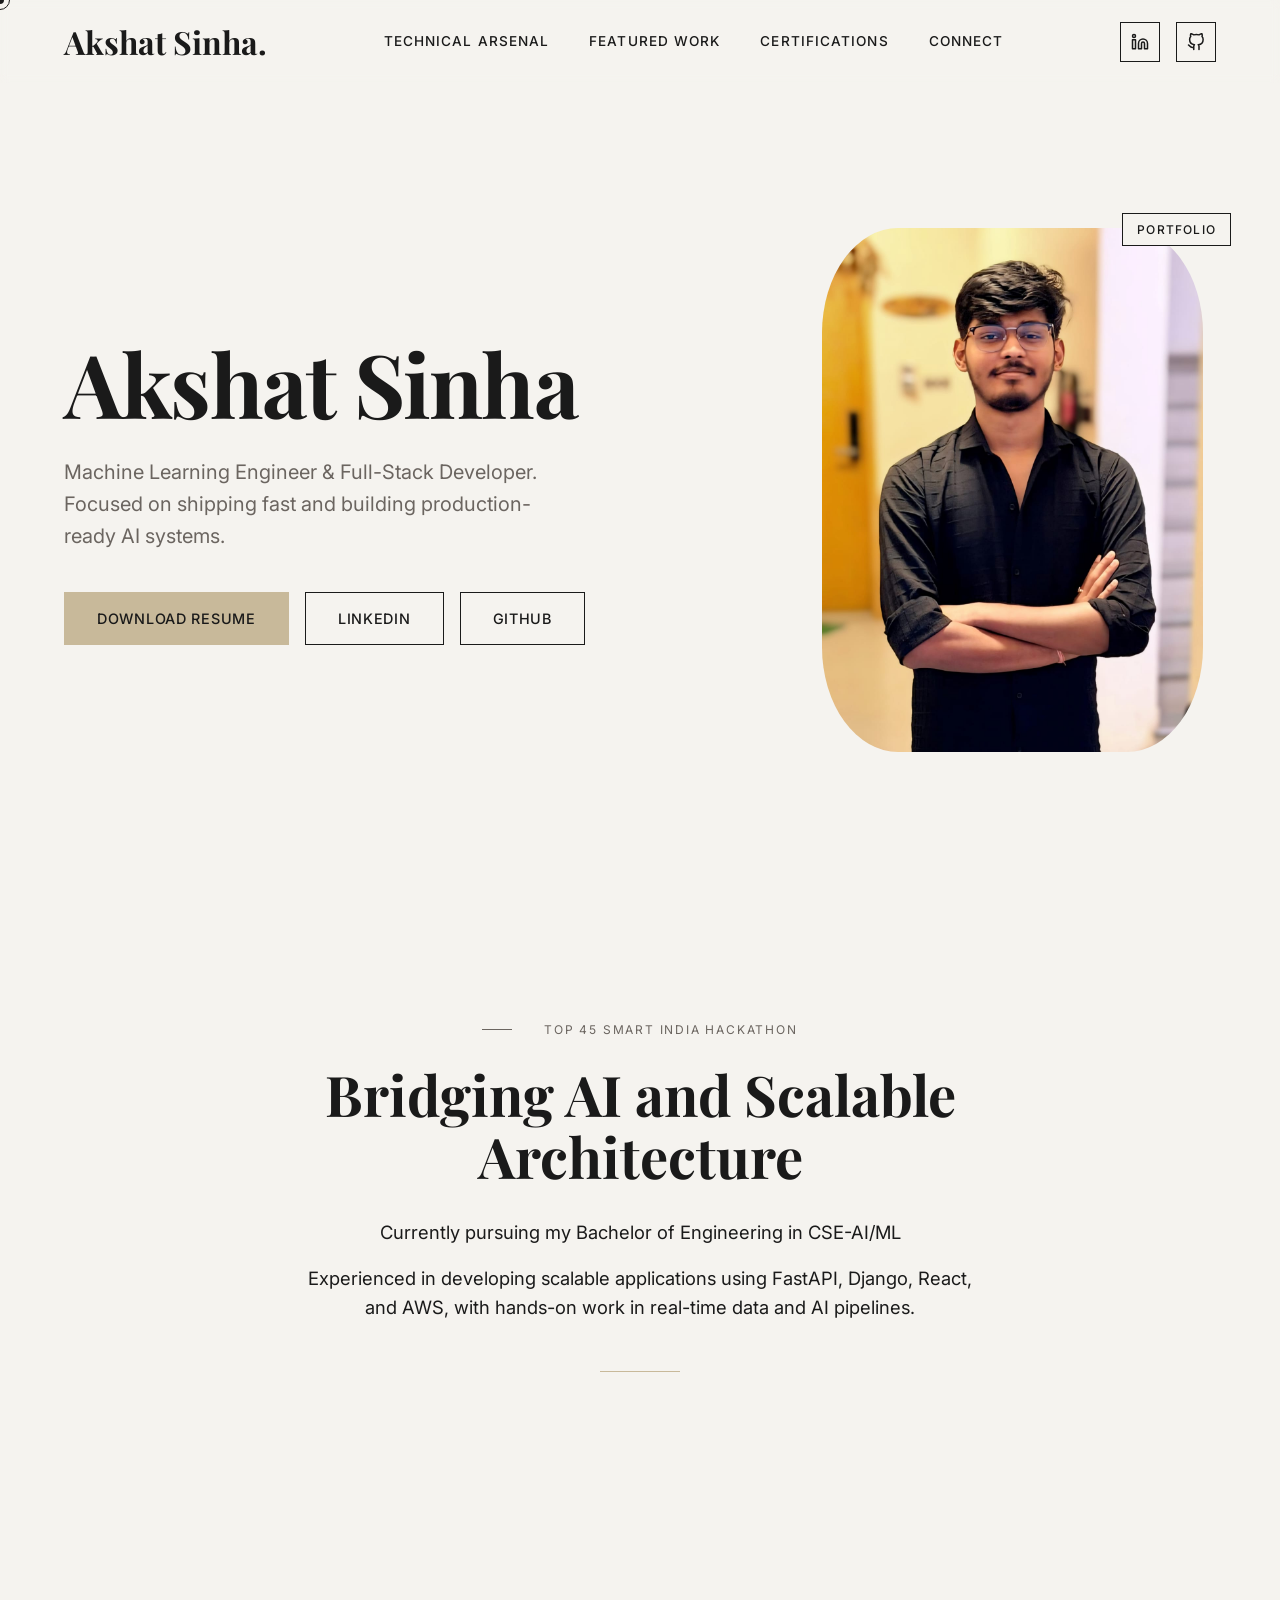
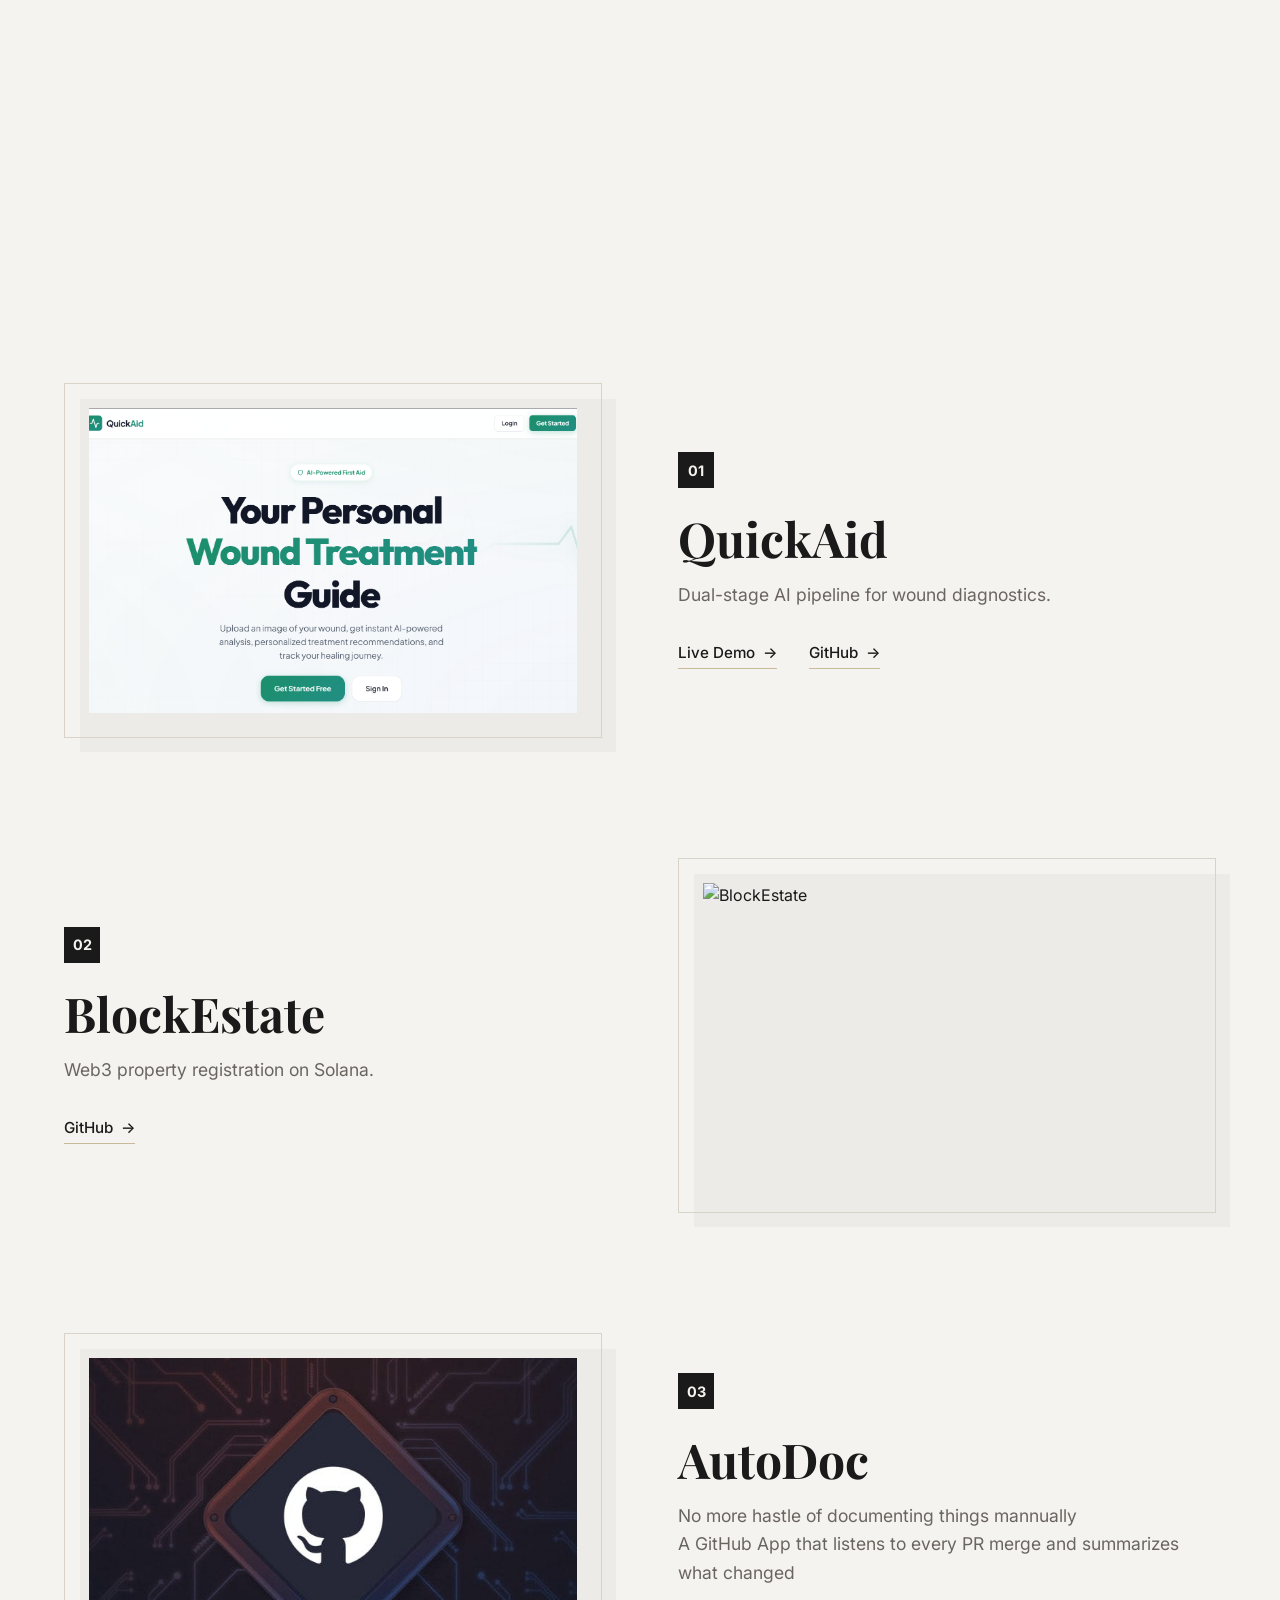
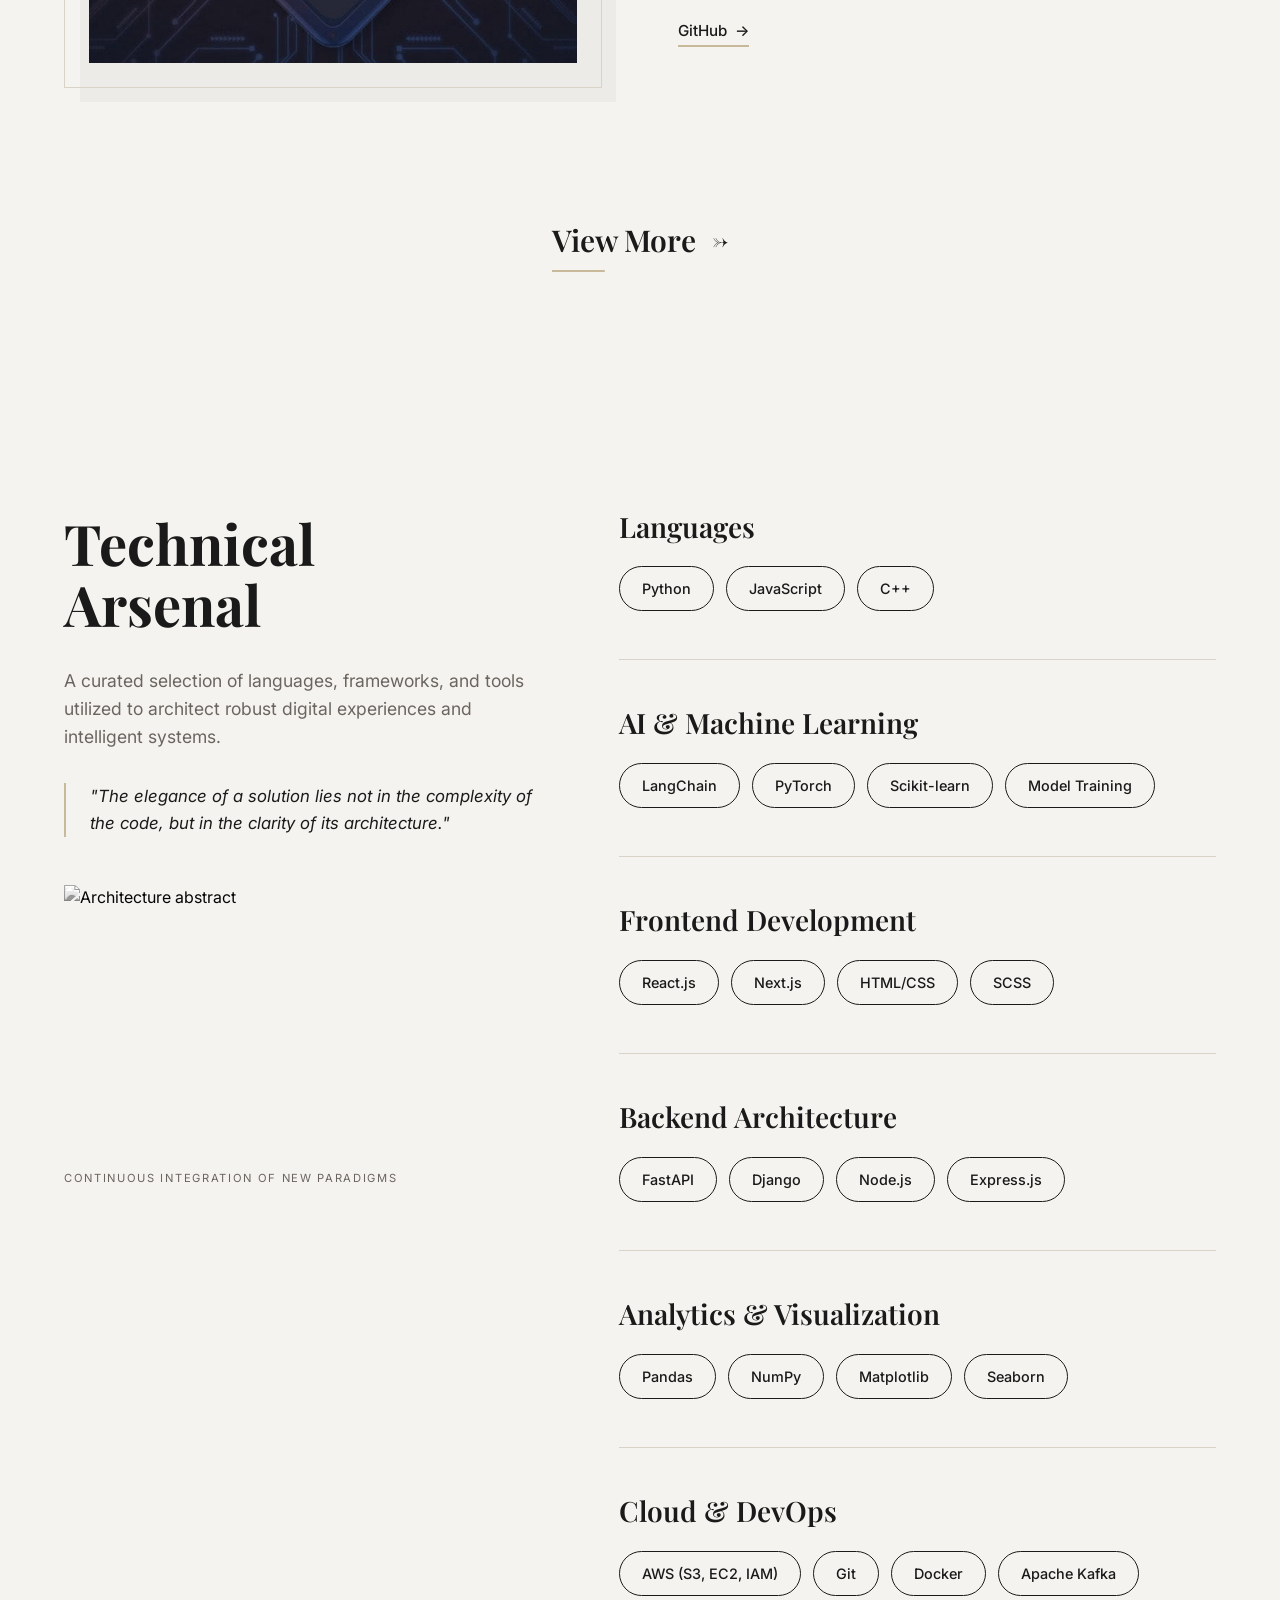
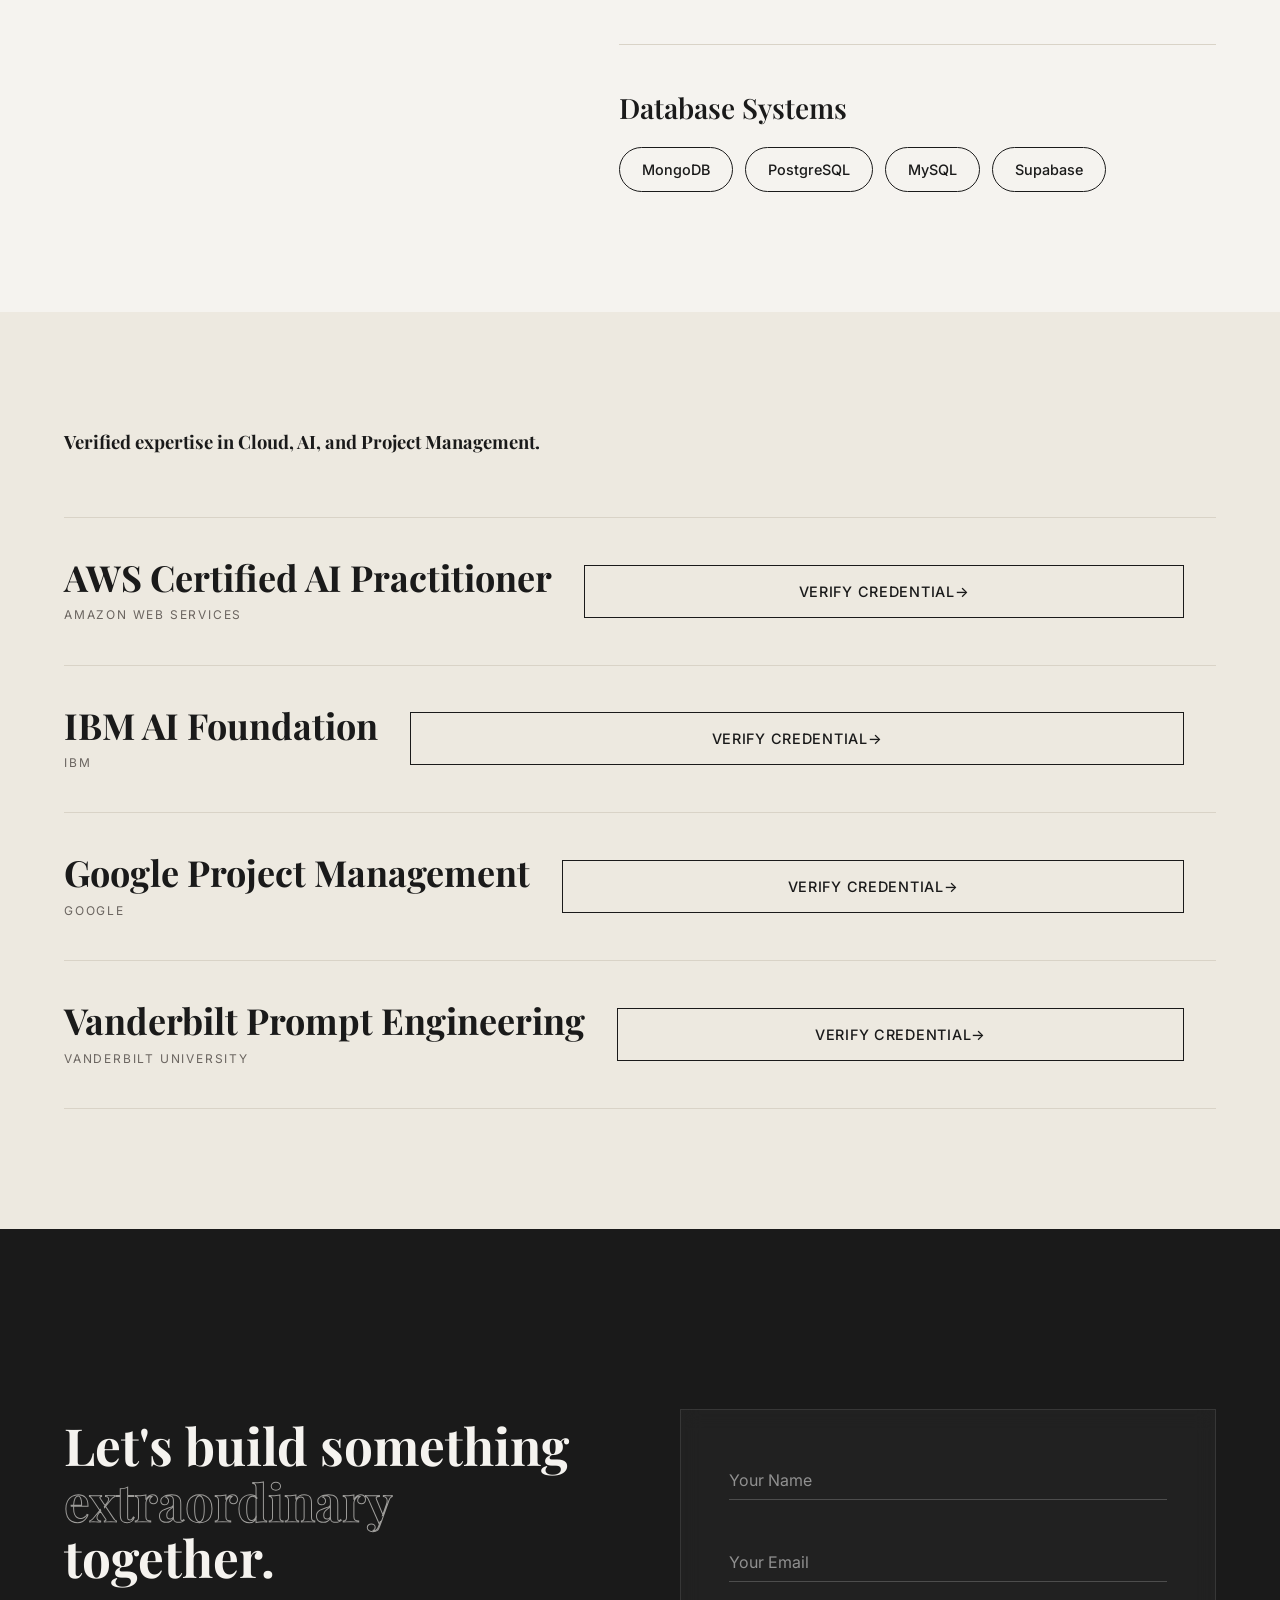
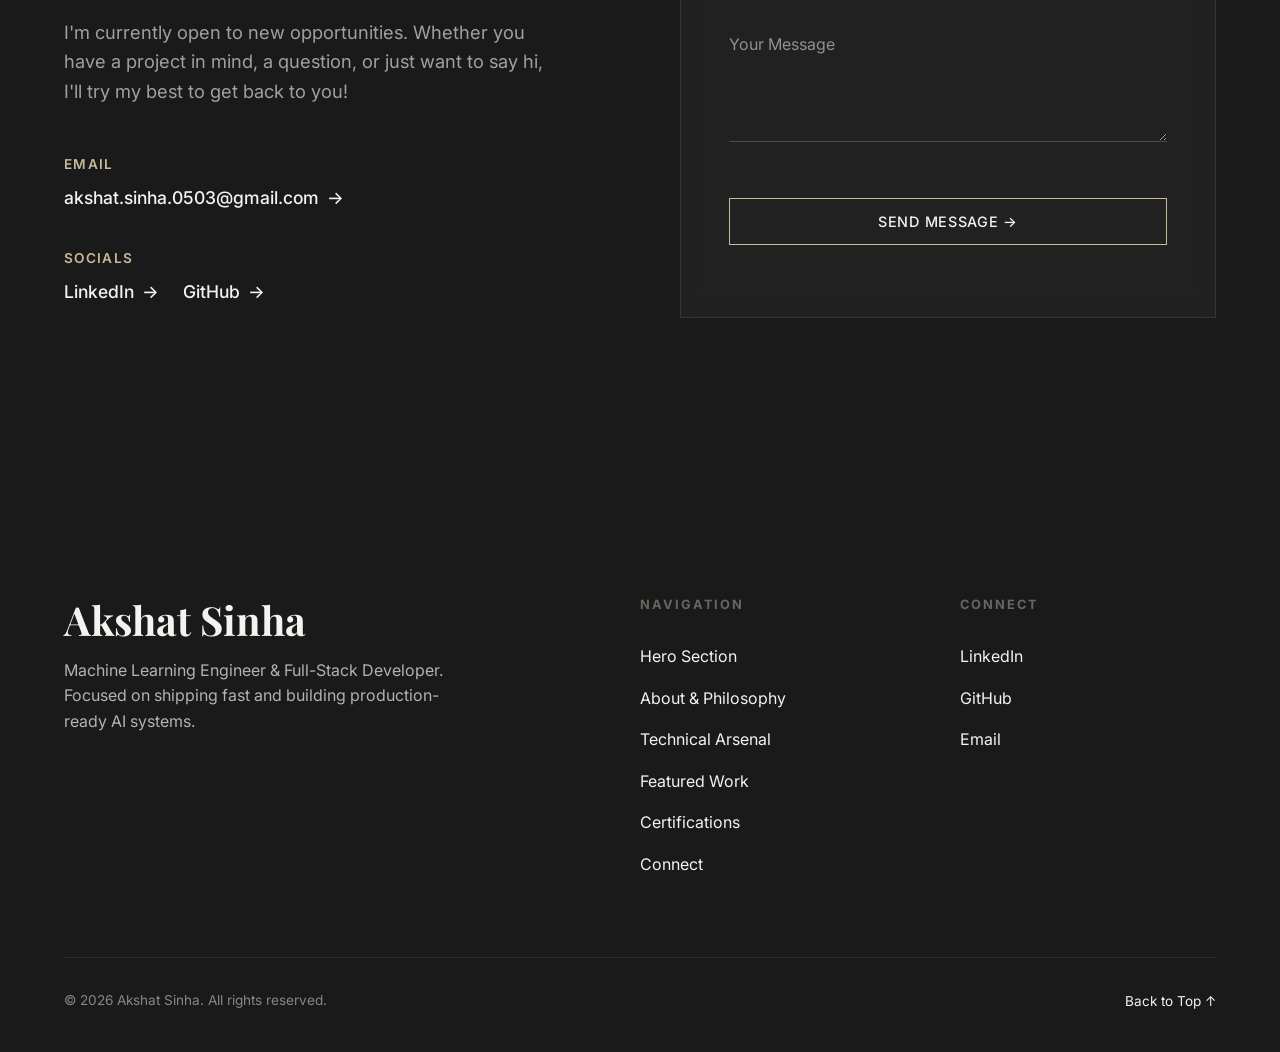
==== index.html @ 3141e0ee "h3" ====
<!DOCTYPE html>
<html lang="en">

<head>
    <meta charset="UTF-8">
    <meta name="viewport" content="width=device-width, initial-scale=1.0">
    <meta property="og:image" content="./assets/thumbnail.png">
    <link rel="icon" href="icon.ico" type="image/icon type">
    <title>Akshat Sinha | ML Engineer & Full-Stack Developer</title>
    <meta name="description"
        content="Portfolio of Akshat Sinha, Machine Learning Engineer & Full-Stack Developer focused on shipping fast and building production-ready AI systems.">

    <!-- Google Fonts -->
    <link rel="preconnect" href="https://fonts.googleapis.com">
    <link rel="preconnect" href="https://fonts.gstatic.com" crossorigin>
    <link
        href="https://fonts.googleapis.com/css2?family=Inter:wght@400;500;700&family=Playfair+Display:ital,wght@0,400;0,600;0,700;1,400&display=swap"
        rel="stylesheet">
    <link href="https://fonts.googleapis.com/css2?family=Montserrat:ital,wght@0,100..900;1,100..900&display=swap"
        rel="stylesheet">

    <link rel="stylesheet" href="style.css">
</head>

<body class="loading">
    <!-- Preloader -->
    <div id="preloader" class="preloader">
        <div class="preloader-bg-grid"></div>

        <div class="preloader-corner top-left"></div>
        <div class="preloader-corner top-right"></div>
        <div class="preloader-corner bottom-left"></div>
        <div class="preloader-corner bottom-right"></div>

        <div class="preloader-top-bar" id="preloader-top-bar"></div>

        <div class="preloader-hud top-left-hud" id="hud-coords">SYS.LOC // 0x0000</div>
        <div class="preloader-hud top-right-hud">
            <span class="pulse-dot"></span> SYS.ONLINE
        </div>

        <div class="preloader-content">
            <div class="preloader-text" id="preloader-text"></div>
            <div class="preloader-subtext" id="preloader-subtext">[ ML_ENGINEER / FULL_STACK ]</div>
        </div>

        <div class="preloader-logs" id="preloader-logs"></div>
    </div>

    <!-- Custom Cursor -->
    <div class="cursor-dot"></div>
    <div class="cursor-outline"></div>

    <!-- Navigation -->
    <nav class="navbar" id="navbar">
        <div class="nav-container">
            <a href="#hero" class="logo magnetic" data-magnetic>Akshat Sinha.</a>
            <div class="nav-links">
                <a href="#technical-arsenal" class="nav-link">TECHNICAL ARSENAL</a>
                <a href="#featured-work" class="nav-link">FEATURED WORK</a>
                <a href="#certifications" class="nav-link">CERTIFICATIONS</a>
                <a href="#connect" class="nav-link">CONNECT</a>
            </div>
            <div class="nav-socials">
                <a href="https://www.linkedin.com/in/akshat-sinha-dev/" class="icon-btn magnetic" aria-label="LinkedIn"
                    data-magnetic>
                    <svg width="18" height="18" viewBox="0 0 24 24" fill="none" stroke="currentColor" stroke-width="2"
                        stroke-linecap="round" stroke-linejoin="round">
                        <path d="M16 8a6 6 0 0 1 6 6v7h-4v-7a2 2 0 0 0-2-2 2 2 0 0 0-2 2v7h-4v-7a6 6 0 0 1 6-6z"></path>
                        <rect x="2" y="9" width="4" height="12"></rect>
                        <circle cx="4" cy="4" r="2"></circle>
                    </svg>
                </a>
                <a href="https://github.com/Akshat-sinha-75" class="icon-btn magnetic" aria-label="GitHub"
                    data-magnetic>
                    <svg width="18" height="18" viewBox="0 0 24 24" fill="none" stroke="currentColor" stroke-width="2"
                        stroke-linecap="round" stroke-linejoin="round">
                        <path
                            d="M9 19c-5 1.5-5-2.5-7-3m14 6v-3.87a3.37 3.37 0 0 0-.94-2.61c3.14-.35 6.44-1.54 6.44-7A5.44 5.44 0 0 0 20 4.77 5.07 5.07 0 0 0 19.91 1S18.73.65 16 2.48a13.38 13.38 0 0 0-7 0C6.27.65 5.09 1 5.09 1A5.07 5.07 0 0 0 5 4.77a5.44 5.44 0 0 0-1.5 3.78c0 5.42 3.3 6.61 6.44 7A3.37 3.37 0 0 0 9 18.13V22">
                        </path>
                    </svg>
                </a>
                <button class="mobile-menu-toggle" aria-label="Toggle Menu">
                    <span></span>
                    <span></span>
                    <span></span>
                </button>
            </div>
        </div>

        <div class="mobile-menu" id="mobile-menu">
            <div class="mobile-nav-links">
                <a href="#technical-arsenal" class="mobile-nav-link">TECHNICAL ARSENAL</a>
                <a href="#featured-work" class="mobile-nav-link">FEATURED WORK</a>
                <a href="#certifications" class="mobile-nav-link">CERTIFICATIONS</a>
                <a href="#connect" class="mobile-nav-link">CONNECT</a>
            </div>
            <div class="mobile-nav-socials">
                <a href="https://www.linkedin.com/in/akshat-sinha-dev/" aria-label="LinkedIn">LinkedIn</a>
                <a href="https://github.com/Akshat-sinha-75" aria-label="GitHub">GitHub</a>
            </div>
        </div>
    </nav>

    <main>
        <!-- Hero Section -->
        <section id="hero" class="hero-section">
            <div class="container hero-container">
                <div class="hero-content reveal-stagger">
                    <h1 class="hero-title reveal-item">Akshat Sinha</h1>
                    <p class="hero-subtitle reveal-item">Machine Learning Engineer & Full-Stack Developer. Focused on
                        shipping fast and building production-ready AI systems.</p>
                    <div class="hero-actions reveal-item">
                        <a href="./assets/resume.pdf" class="btn btn-primary magnetic" data-magnetic>Download Resume</a>
                        <a href="https://www.linkedin.com/in/akshat-sinha-dev/" class="btn btn-outline magnetic"
                            data-magnetic>LinkedIn</a>
                        <a href="https://github.com/Akshat-sinha-75" class="btn btn-outline magnetic"
                            data-magnetic>GitHub</a>
                    </div>
                </div>
                <div class="hero-visual reveal-scale">
                    <div class="avatar-frame parallax-frame" data-parallax>
                        <div class="avatar-inner">
                            <img src="./assets/personal.jpeg" alt="Akshat Sinha Avatar" class="avatar-img">
                        </div>
                        <div class="floating-badge">PORTFOLIO</div>
                    </div>
                </div>
            </div>
        </section>

        <!-- About Section -->
        <section id="about" class="about-section">
            <div class="container about-container reveal-fade-up">
                <div class="tag-line">
                    <span class="tag-lines"></span>
                    TOP 45 SMART INDIA HACKATHON
                </div>
                <h2 class="section-title text-center">Bridging AI and Scalable Architecture</h2>
                <div class="about-bio text-center">
                    <p>Currently pursuing my Bachelor of Engineering in CSE-AI/ML</p>
                    <p>Experienced in developing scalable applications using FastAPI, Django, React, and AWS, with
                        hands-on work in real-time data and AI pipelines.</p>
                </div>
                <div class="divider"></div>

                <div class="quote-container">
                    <h3 class="ghost-quote text-reveal">"Focused on shipping fast and building production-ready AI
                        systems."</h3>
                </div>
            </div>
        </section>

        <!-- Featured Work Section -->
        <section id="featured-work" class="featured-section">
            <div class="container">
                <!-- Project 1 -->
                <div class="project-row reveal-fade-up">
                    <div class="project-visual">
                        <div class="project-frame hover-zoom">
                            <a href="https://patch-up-aid.vercel.app/" target="_blank">
                                <img src="./assets/quick-aid.png" alt="QuickAid" class="project-img">
                            </a>
                        </div>
                    </div>
                    <div class="project-content">
                        <div class="project-number">01</div>
                        <h3 class="project-title">QuickAid</h3>
                        <p class="project-desc">Dual-stage AI pipeline for wound diagnostics.</p>
                        <div class="project-links">
                            <a href="https://patch-up-aid.vercel.app/" class="text-link">Live Demo <span class="arrow">→</span></a>
                            <a href="https://github.com/Akshat-sinha-75/Quick-Aid" class="text-link">GitHub <span class="arrow">→</span></a>
                        </div>
                    </div>
                </div>

                <!-- Project 2 -->
                <div class="project-row reverse reveal-fade-up">
                    <div class="project-visual">
                        <div class="project-frame hover-zoom">
                            <img src="https://images.unsplash.com/photo-1600585154340-be6161a56a0c?q=80&w=800&auto=format&fit=crop"
                                alt="BlockEstate" class="project-img">
                        </div>
                    </div>
                    <div class="project-content">
                        <div class="project-number">02</div>
                        <h3 class="project-title">BlockEstate</h3>
                        <p class="project-desc">Web3 property registration on Solana.</p>
                        <div class="project-links">
                            <a href="#" class="text-link">GitHub <span class="arrow">→</span></a>
                        </div>
                    </div>
                </div>

                <!-- Project 3 -->
                <div class="project-row reveal-fade-up">
                    <div class="project-visual">
                        <div class="project-frame hover-zoom">
                            <a href="https://github.com/Akshat-sinha-75/Auto-Doc" target="_blank">
                                <img src="./assets/autodoc.jpg" alt="AutoDoc" class="project-img">
                            </a>
                        </div>
                    </div>
                    <div class="project-content">
                        <div class="project-number">03</div>
                        <h3 class="project-title">AutoDoc</h3>
                        <p class="project-desc">No more hastle of documenting things mannually <br>A GitHub App that listens to every PR merge and summarizes what changed </p>
                        <div class="project-links">
                            <a href="https://github.com/Akshat-sinha-75/Auto-Doc" class="text-link">GitHub <span class="arrow">→</span></a>
                        </div>
                    </div>
                </div>

                <div class="view-more-container reveal-fade-up">
                    <a href="./projects/projects.html" class="view-more-link ">
                        <span class="view-more-text">View More</span>
                        <span class="view-more-arrow">→</span>
                    </a>
                </div>
            </div>
        </section>

        <!-- Technical Arsenal Section -->
        <section id="technical-arsenal" class="arsenal-section">
            <div class="container arsenal-container">
                <div class="arsenal-left reveal-stagger">
                    <h2 class="section-title reveal-item">Technical<br>Arsenal</h2>
                    <p class="arsenal-desc reveal-item">A curated selection of languages, frameworks, and tools utilized
                        to architect robust digital experiences and intelligent systems.</p>

                    <blockquote class="arsenal-quote reveal-item">
                        "The elegance of a solution lies not in the complexity of the code, but in the clarity of its
                        architecture."
                    </blockquote>

                    <div class="arsenal-image-container reveal-item hover-zoom">
                        <img src="https://images.unsplash.com/photo-1518770660439-4636190af475?q=80&w=800&auto=format&fit=crop"
                            alt="Architecture abstract" class="arsenal-img">
                        <div class="image-caption">CONTINUOUS INTEGRATION OF NEW PARADIGMS</div>
                    </div>
                </div>

                <div class="arsenal-right">
                    <!-- Category 1 -->
                    <div class="skill-category reveal-fade-up">
                        <h3 class="category-title">Languages</h3>
                        <div class="skill-tags">
                            <span class="skill-pill"> Python</span>
                            <span class="skill-pill"> JavaScript</span>
                            <span class="skill-pill"> C++</span>
                        </div>
                    </div>

                    <!-- Category 2 -->
                    <div class="skill-category reveal-fade-up">
                        <h3 class="category-title">AI & Machine Learning</h3>
                        <div class="skill-tags">
                            <span class="skill-pill"> LangChain</span>
                            <span class="skill-pill"> PyTorch</span>
                            <span class="skill-pill"> Scikit-learn</span>
                            <span class="skill-pill"> Model Training</span>
                        </div>
                    </div>

                    <!-- Category 3 -->
                    <div class="skill-category reveal-fade-up">
                        <h3 class="category-title">Frontend Development</h3>
                        <div class="skill-tags">
                            <span class="skill-pill"> React.js</span>
                            <span class="skill-pill"> Next.js</span>
                            <span class="skill-pill"> HTML/CSS</span>
                            <span class="skill-pill"> SCSS</span>
                        </div>
                    </div>

                    <!-- Category 4 -->
                    <div class="skill-category reveal-fade-up">
                        <h3 class="category-title">Backend Architecture</h3>
                        <div class="skill-tags">
                            <span class="skill-pill"> FastAPI</span>
                            <span class="skill-pill"> Django</span>
                            <span class="skill-pill"> Node.js</span>
                            <span class="skill-pill"> Express.js</span>
                        </div>
                    </div>

                    <!-- Category 5 -->
                    <div class="skill-category reveal-fade-up">
                        <h3 class="category-title">Analytics & Visualization</h3>
                        <div class="skill-tags">
                            <span class="skill-pill"> Pandas</span>
                            <span class="skill-pill"> NumPy</span>
                            <span class="skill-pill"> Matplotlib</span>
                            <span class="skill-pill"> Seaborn</span>
                        </div>
                    </div>

                    <!-- Category 6 -->
                    <div class="skill-category reveal-fade-up">
                        <h3 class="category-title">Cloud & DevOps</h3>
                        <div class="skill-tags">
                            <span class="skill-pill"> AWS (S3, EC2, IAM)</span>
                            <span class="skill-pill"> Git</span>
                            <span class="skill-pill"> Docker</span>
                            <span class="skill-pill"> Apache Kafka</span>
                        </div>
                    </div>

                    <!-- Category 7 -->
                    <div class="skill-category reveal-fade-up">
                        <h3 class="category-title">Database Systems</h3>
                        <div class="skill-tags">
                            <span class="skill-pill"> MongoDB</span>
                            <span class="skill-pill"> PostgreSQL</span>
                            <span class="skill-pill"> MySQL</span>
                            <span class="skill-pill"> Supabase</span>
                        </div>
                    </div>
                </div>
            </div>
        </section>

        <!-- Certifications Section -->
        <section id="certifications" class="certifications-section">
            <div class="container cert-container">
                <div class="cert-header reveal-fade-up">
                    <h3 class="cert-subtitle">Verified expertise in Cloud, AI, and Project Management.</h3>
                </div>

                <div class="cert-list">
                    <!-- Cert 1 -->
                    <div class="cert-item reveal-fade-up">
                        <!-- <div class="cert-bullet"></div> -->
                        <div class="cert-info">
                            <h3 class="cert-title">AWS Certified AI Practitioner</h3>
                            <div class="cert-issuer">AMAZON WEB SERVICES</div>
                        </div>
                        <a href="https://www.credly.com/badges/b92048a4-3ea8-45a8-b0f8-4fcb904cb1c1/public_url" target="_blank" class="btn btn-outline cert-btn magnetic" data-magnetic>Verify Credential <span
                                class="arrow">→</span></a>
                    </div>

                    <!-- Cert 2 -->
                    <div class="cert-item reveal-fade-up">
                        <!-- <div class="cert-bullet"></div> -->
                        <div class="cert-info">
                            <h3 class="cert-title">IBM AI Foundation</h3>
                            <div class="cert-issuer">IBM</div>
                        </div>
                        <a href="http://credly.com/badges/4267fe35-3f4b-4b20-a208-7b72ec1828a6" target="_blank" class="btn btn-outline cert-btn magnetic" data-magnetic>Verify Credential <span
                                class="arrow">→</span></a>
                    </div>

                    <!-- Cert 3 -->
                    <div class="cert-item reveal-fade-up">
                        <!-- <div class="cert-bullet"></div> -->
                        <div class="cert-info">
                            <h3 class="cert-title">Google Project Management</h3>
                            <div class="cert-issuer">GOOGLE</div>
                        </div>
                        <a href="https://coursera.org/verify/8MBI7GH59GD7" target="_blank" class="btn btn-outline cert-btn magnetic" data-magnetic>Verify Credential <span
                                class="arrow">→</span></a>
                    </div>

                    <!-- Cert 4 -->
                    <div class="cert-item reveal-fade-up">
                        <!-- <div class="cert-bullet"></div> -->
                        <div class="cert-info">
                            <h3 class="cert-title">Vanderbilt Prompt Engineering</h3>
                            <div class="cert-issuer">VANDERBILT UNIVERSITY</div>
                        </div>
                        <a href="https://coursera.org/verify/specialization/9BO6UYVPY8R6" target="_blank" class="btn btn-outline cert-btn magnetic" data-magnetic>Verify Credential <span
                                class="arrow">→</span></a>
                    </div>
                </div>
            </div>
        </section>

        <!-- Connect Section -->
        <section id="connect" class="connect-section dark-theme">
            <div class="container connect-container reveal-fade-up">
                <div class="connect-grid">
                    <div class="connect-content">
                        <h2 class="connect-title">Let's build something<br><span class="text-ghost">extraordinary</span>
                            together.</h2>
                        <p class="connect-desc">I'm currently open to new opportunities. Whether you have a project in
                            mind, a question, or just want to say hi, I'll try my best to get back to you!</p>

                        <div class="connect-info">
                            <div class="info-block">
                                <span class="info-label">EMAIL</span>
                                <a href="mailto:akshat.sinha.0503@gmail.com"
                                    class="info-link text-link">akshat.sinha.0503@gmail.com <span
                                        class="arrow">→</span></a>
                            </div>
                            <div class="info-block">
                                <span class="info-label">SOCIALS</span>
                                <div class="connect-socials">
                                    <a href="https://www.linkedin.com/in/akshat-sinha-dev/" class="text-link">LinkedIn
                                        <span class="arrow">→</span></a>
                                    <a href="https://github.com/Akshat-sinha-75" class="text-link">GitHub <span
                                            class="arrow">→</span></a>
                                </div>
                            </div>
                        </div>
                    </div>

                    <div class="connect-form-wrapper hover-zoom">
                        <form action="https://formsubmit.co/akshat.sinha.0503@gmail.com" method="POST"
                            class="connect-form" id="contactForm">
                            <input type="hidden" name="_captcha" value="false">
                            <input type="hidden" name="_subject" value="New Portfolio Submission!">

                            <div class="form-group">
                                <input type="text" name="name" id="name" class="form-input dark-input" required
                                    placeholder=" ">
                                <label for="name" class="form-label dark-label">Your Name</label>
                            </div>

                            <div class="form-group">
                                <input type="email" name="email" id="email" class="form-input dark-input" required
                                    placeholder=" ">
                                <label for="email" class="form-label dark-label">Your Email</label>
                            </div>

                            <div class="form-group">
                                <textarea name="message" id="message" class="form-input form-textarea dark-input"
                                    required placeholder=" " rows="4"></textarea>
                                <label for="message" class="form-label dark-label">Your Message</label>
                            </div>

                            <button type="submit" class="btn btn-primary submit-btn magnetic" data-magnetic>
                                <span class="submit-text">Send Message <span class="arrow">→</span></span>
                            </button>
                        </form>
                        <div id="form-status" class="form-status"></div>
                    </div>
                </div>
            </div>
        </section>
    </main>

    <!-- Footer -->
    <footer class="footer">
        <div class="container">
            <div class="footer-grid reveal-stagger">
                <div class="footer-brand reveal-item">
                    <h2>Akshat Sinha</h2>
                    <p>Machine Learning Engineer & Full-Stack Developer. Focused on shipping fast and building
                        production-ready AI systems.</p>
                </div>

                <div class="footer-nav reveal-item">
                    <h3 class="footer-heading">NAVIGATION</h3>
                    <ul class="footer-links">
                        <li><a href="#hero" class="footer-link">Hero Section</a></li>
                        <li><a href="#about" class="footer-link">About & Philosophy</a></li>
                        <li><a href="#technical-arsenal" class="footer-link">Technical Arsenal</a></li>
                        <li><a href="#featured-work" class="footer-link">Featured Work</a></li>
                        <li><a href="#certifications" class="footer-link">Certifications</a></li>
                        <li><a href="#connect" class="footer-link">Connect</a></li>
                    </ul>
                </div>

                <div class="footer-connect reveal-item">
                    <h3 class="footer-heading">CONNECT</h3>
                    <ul class="footer-links">
                        <li><a href="https://www.linkedin.com/in/akshat-sinha-dev/" class="footer-link">LinkedIn</a>
                        </li>
                        <li><a href="https://github.com/Akshat-sinha-75" class="footer-link">GitHub</a></li>
                        <li><a href="mailto:akshat.sinha.0503@gmail.com" class="footer-link">Email</a></li>
                    </ul>
                </div>
            </div>

            <div class="footer-bottom">
                <div class="copyright">© 2026 Akshat Sinha. All rights reserved.</div>
                <button class="back-to-top" id="backToTop">Back to Top ↑</button>
            </div>
        </div>
    </footer>

    <script src="script.js"></script>
</body>

</html>
---- style.css ----
:root {
    /* Color Palette */
    --bg-primary: #F5F3EF;
    --bg-secondary: #EDE9E0;
    --bg-dark: #1A1A1A;
    --text-primary: #1A1A1A;
    --text-muted: #6B6560;
    --text-ghost: #C8B99A;
    --accent-tan: #C8B99A;
    --accent-dark: #1A1A1A;
    --border-light: #D9D3C7;
    --border-dark: #2E2E2E;

    /* Typography */
    --font-heading: 'Playfair Display', serif;
    --font-body: 'Inter', sans-serif;

    /* Spacing */
    --section-py: 120px;
    --container-max: 1280px;
    --container-px: 5vw;

    /* Transitions */
    --transition-fast: 0.2s cubic-bezier(0.4, 0, 0.2, 1);
    --transition-normal: 0.4s cubic-bezier(0.16, 1, 0.3, 1);
    --transition-slow: 0.8s cubic-bezier(0.16, 1, 0.3, 1);
}

@import url('https://fonts.googleapis.com/css2?family=Montserrat:ital,wght@0,100..900;1,100..900&display=swap');

/* Reset & Base Styles */
* {
    margin: 0;
    padding: 0;
    box-sizing: border-box;
    cursor: none;
    /* Custom cursor used */
}

html {
    scroll-behavior: smooth;
    font-size: 16px;
}

body {
    font-family: var(--font-body);
    background-color: var(--bg-primary);
    color: var(--text-primary);
    line-height: 1.6;
    overflow-x: hidden;
    -webkit-font-smoothing: antialiased;
    -moz-osx-font-smoothing: grayscale;
}

body.loading {
    overflow: hidden;
}

::selection {
    background-color: var(--text-primary);
    color: var(--bg-primary);
}

/* Custom Scrollbar */
::-webkit-scrollbar {
    width: 8px;
}

::-webkit-scrollbar-track {
    background: var(--bg-primary);
}

::-webkit-scrollbar-thumb {
    background: var(--border-light);
    border-radius: 4px;
}

::-webkit-scrollbar-thumb:hover {
    background: var(--text-muted);
}

/* Typography */
h1,
h2,
h3,
h4,
h5,
h6 {
    font-family: var(--font-heading);
    font-weight: 700;
    line-height: 1.1;
}

a {
    text-decoration: none;
    color: inherit;
}

ul {
    list-style: none;
}

img {
    max-width: 100%;
    display: block;
}

/* Utility Classes */
.container {
    max-width: var(--container-max);
    margin: 0 auto;
    padding: 0 var(--container-px);
}

.text-center {
    text-align: center;
}

.section-title {
    font-size: clamp(2.5rem, 5vw, 3.5rem);
    margin-bottom: 2rem;
}

/* Buttons */
.btn {
    display: inline-flex;
    align-items: center;
    justify-content: center;
    padding: 14px 32px;
    font-family: var(--font-body);
    font-weight: 500;
    font-size: 0.9rem;
    border: 1.5px solid var(--accent-dark);
    transition: var(--transition-normal);
    text-transform: uppercase;
    letter-spacing: 0.05em;
}

.btn-primary {
    background-color: var(--accent-tan);
    color: var(--text-primary);
    border-color: transparent;
}

.btn-primary:hover {
    background-color: var(--accent-dark);
    color: var(--bg-primary);
}

.btn-outline {
    background-color: transparent;
    color: var(--text-primary);
}

.btn-outline:hover {
    background-color: var(--accent-dark);
    color: var(--bg-primary);
}

/* Custom Cursor */
.cursor-dot {
    position: fixed;
    top: 0;
    left: 0;
    width: 8px;
    height: 8px;
    background-color: var(--accent-dark);
    border-radius: 50%;
    transform: translate(-50%, -50%);
    pointer-events: none;
    z-index: 9999;
    transition: width 0.2s, height 0.2s, background-color 0.2s;
}

.cursor-outline {
    position: fixed;
    top: 0;
    left: 0;
    width: 20px;
    height: 20px;
    border: 1px solid var(--accent-dark);
    border-radius: 50%;
    transform: translate(-50%, -50%);
    pointer-events: none;
    z-index: 9998;
    transition: transform 0.1s ease-out, width 0.2s, height 0.2s, border-color 0.2s;
}

body.cursor-hover .cursor-dot {
    opacity: 0;
    transform: translate(-50%, -50%) scale(0);
}

body.cursor-hover .cursor-outline {
    width: 30px;
    height: 30px;
    background-color: rgba(26, 26, 26, 0.05);
    border-color: var(--accent-dark);
}

/* Cursor Light Theme (for dark sections) */
body.cursor-light .cursor-dot {
    background-color: var(--bg-primary);
}

body.cursor-light .cursor-outline {
    border-color: var(--bg-primary);
}

body.cursor-light.cursor-hover .cursor-outline {
    background-color: rgba(245, 243, 239, 0.1);
}

/* Navigation */
.navbar {
    position: fixed;
    top: 0;
    left: 0;
    width: 100%;
    z-index: 1000;
    padding: 16px 0;
    backdrop-filter: blur(4px);
    transition: 0.3s ease-in
}

.navbar.scrolled {
    /* padding: 16px 0; */
    background-color: rgba(52, 52, 52, 0.95);
    /* backdrop-filter: blur(12px); */
    /* border-bottom: 1px solid var(--border-dark); */
    /* color: var(--bg-primary); */
    backdrop-filter: blur(4px);
    transition: 0.3s ease-in
}

.navbar.scrolled .logo,
.navbar.scrolled .nav-link {
    color: var(--bg-primary);
}

.navbar.scrolled .nav-link::before {
    background-color: var(--bg-primary);
}

.navbar.scrolled .icon-btn {
    border-color: var(--bg-primary);
    color: var(--bg-primary);
}

.navbar.scrolled .icon-btn:hover {
    background-color: var(--bg-primary);
    color: var(--bg-dark);
}

.navbar.scrolled .mobile-menu-toggle span {
    background-color: var(--bg-primary);
}

.nav-container {
    max-width: var(--container-max);
    margin: 0 auto;
    padding: 0 var(--container-px);
    display: flex;
    justify-content: space-between;
    align-items: center;
}

.logo {
    font-family: var(--font-heading);
    font-weight: 700;
    font-size: 2rem;
    position: relative;
    z-index: 10;
}

.nav-links {
    display: flex;
    gap: 2.5rem;
}

.nav-link {
    font-size: 0.85rem;
    font-weight: 500;
    letter-spacing: 0.08em;
    position: relative;
    padding: 5px 0;
    overflow: hidden;
}

.nav-link:hover {
    font-weight: 800;
}


.nav-link::before {
    content: '';
    position: absolute;
    bottom: 0;
    left: 0;
    width: 100%;
    height: 1.5px;

    background-color: var(--accent-dark);
    transform: scaleX(0);
    transform-origin: right;
    transition: transform 0.4s cubic-bezier(0.16, 1, 0.3, 1);
}

.nav-link:hover::before {
    transform: scaleX(1);
    transform-origin: left;

}

.nav-socials {
    display: flex;
    gap: 1rem;
    align-items: center;
}

.icon-btn {
    width: 40px;
    height: 40px;
    display: flex;
    align-items: center;
    justify-content: center;
    border: 1px solid var(--accent-dark);
    transition: var(--transition-normal);
}

.icon-btn:hover {
    background-color: var(--accent-dark);
    color: var(--bg-primary);
}

.mobile-menu-toggle {
    display: none;
    background: none;
    border: none;
    width: 30px;
    height: 20px;
    position: relative;
    z-index: 10;
}

.mobile-menu-toggle span {
    position: absolute;
    width: 100%;
    height: 2px;
    background-color: var(--accent-dark);
    transition: 0.3s;
}

.mobile-menu-toggle span:nth-child(1) {
    top: 0;
}

.mobile-menu-toggle span:nth-child(2) {
    top: 9px;
}

.mobile-menu-toggle span:nth-child(3) {
    top: 18px;
}

/* Hero Section */
.hero-section {
    min-height: 100vh;
    display: flex;
    align-items: center;
    padding-top: 80px;
}

.hero-container {
    display: grid;
    grid-template-columns: 1fr 1fr;
    gap: 4rem;
    align-items: center;
}

.hero-title {
    font-size: clamp(3.5rem, 7vw, 5.5rem);
    margin-bottom: 1.5rem;
    letter-spacing: -0.02em;
}

.hero-subtitle {
    font-size: clamp(1.1rem, 2vw, 1.25rem);
    color: var(--text-muted);
    max-width: 90%;
    margin-bottom: 2.5rem;
}

.hero-actions {
    display: flex;
    flex-wrap: wrap;
    gap: 1rem;
}

/* .avatar-frame {
    position: relative;
    padding: 1.5rem;
    border: 1.5px solid var(--border-light);
    aspect-ratio: 4/3;
    display: flex;
    align-items: center;
    justify-content: center;
} */

/* .avatar-inner {
    width: 100%;
    height: 100%;
    background-color: var(--bg-dark);
    display: flex;
    align-items: center;
    justify-content: center;
    overflow: hidden;
} */

.avatar-img {
    width: 70%;
    height: 70%;
    border-radius: 20%;
    object-fit: cover;
    margin-left: 150px;
}

.floating-badge {
    position: absolute;
    top: -15px;
    right: -15px;
    background-color: var(--bg-primary);
    border: 1.5px solid var(--accent-dark);
    padding: 6px 14px;
    font-size: 0.75rem;
    font-weight: 500;
    letter-spacing: 0.1em;
}

/* About Section */
.about-section {
    padding: var(--section-py) 0;
}

.about-container {
    max-width: 820px;
}

.tag-line {
    font-size: 0.75rem;
    color: var(--text-muted);
    letter-spacing: 0.15em;
    text-transform: uppercase;
    display: flex;
    align-items: center;
    justify-content: center;
    gap: 1rem;
    margin-bottom: 1.5rem;
}

.tag-line::before {
    content: '';
    width: 30px;
    height: 1px;
    background-color: var(--text-muted);
}

.about-bio {
    font-size: 1.15rem;
    color: var(--text-primary);
    margin-bottom: 3rem;
}

.about-bio p {
    margin-bottom: 1rem;
}

.divider {
    width: 80px;
    height: 1.5px;
    background-color: var(--accent-tan);
    margin: 0 auto 4rem;
}

.quote-container {
    overflow: hidden;
}

.ghost-quote {
    font-size: clamp(2.5rem, 5vw, 4rem);
    color: var(--text-ghost);
    font-weight: 400;
    line-height: 1.2;
    text-align: center;
    opacity: 0.8;
}

/* Featured Work Section */
.featured-section {
    padding: var(--section-py) 0;
}

.project-row {
    display: grid;
    grid-template-columns: 1fr 1fr;
    gap: 6vw;
    align-items: center;
    margin-bottom: 120px;
}

.project-row:last-child {
    margin-bottom: 0;
}

.project-row.reverse {
    direction: rtl;
}

.project-row.reverse>* {
    direction: ltr;
}

.project-frame {
    position: relative;
    padding: 1.5rem;
    border: 1.5px solid var(--border-light);
    transition: transform 0.5s cubic-bezier(0.16, 1, 0.3, 1);
}

.project-frame::before {
    content: '';
    position: absolute;
    top: 0;
    left: 0;
    width: 100%;
    height: 100%;
    background-color: rgba(26, 26, 26, 0.03);
    z-index: -1;
    transform: translate(15px, 15px);
    transition: transform 0.5s ease;
}

.project-frame:hover {
    transform: translate(-5px, -5px);
}

.project-frame:hover::before {
    transform: translate(25px, 25px);
}

.project-img {
    width: 100%;
    aspect-ratio: 16/10;
    object-fit: cover;
    filter: grayscale(20%);
    transition: filter 0.5s;
}

.project-frame:hover .project-img {
    filter: grayscale(0%);
}

.project-content {
    padding: 2rem 0;
}

.project-number {
    display: inline-flex;
    align-items: center;
    justify-content: center;
    width: 36px;
    height: 36px;
    background-color: var(--accent-dark);
    color: var(--bg-primary);
    font-weight: 700;
    font-size: 0.9rem;
    margin-bottom: 1.5rem;
}

.project-title {
    font-size: clamp(2rem, 4vw, 3rem);
    margin-bottom: 1rem;
}

.project-desc {
    font-size: 1.1rem;
    color: var(--text-muted);
    margin-bottom: 2rem;
}

.project-links {
    display: flex;
    gap: 2rem;
}

.text-link {
    font-weight: 500;
    font-size: 0.95rem;
    position: relative;
    display: inline-flex;
    align-items: center;
    gap: 0.5rem;
    padding-bottom: 4px;
}

.text-link:hover {
    transition: transform 0.5s cubic-bezier(0.16, 1, 0.3, 1);
}

.text-link::after {
    content: '';
    position: absolute;
    bottom: 0;
    left: 0;
    width: 100%;
    height: 1.5px;
    background-color: var(--accent-tan);
    transform: scaleX(1);
    transform-origin: left;
    transition: transform 0.3s ease;
}

.text-link:hover::after {
    background-color: var(--accent-dark);
}

.text-link:hover .arrow {
    transform: translateX(4px);
    transition: transform 0.3s ease;

}

.arrow {
    transition: transform 0.3s ease;
}

/* View More Link */
.view-more-container {
    display: flex;
    justify-content: center;
    margin-top: 50px;
}

.view-more-link {
    display: inline-flex;
    align-items: center;
    gap: 1rem;
    font-family: var(--font-heading);
    font-size: 30px;
    font-weight: 600;
    color: var(--text-primary);
    position: relative;
    padding: 0.5rem 0;
    transition: color 0.4s ease;
}

.view-more-link:hover {
    font-weight: bold;
}

.view-more-link::after {
    content: '';
    position: absolute;
    bottom: 0;
    left: 0;
    width: 100%;
    height: 2px;
    background-color: var(--accent-tan);
    transform: scaleX(0.3);
    transform-origin: left;
    transition: transform 0.5s cubic-bezier(0.16, 1, 0.3, 1), background-color 0.3s ease;
}

.view-more-link:hover::after {
    transform: scaleX(1);
    background-color: var(--accent-dark);
}

.view-more-arrow {
    display: inline-block;
    font-size: 1.5rem;
    transition: transform 0.4s cubic-bezier(0.16, 1, 0.3, 1);
}

.view-more-link:hover .view-more-arrow {
    transform: translateX(8px);
}

/* Arsenal Section */
.arsenal-section {
    padding: var(--section-py) 0;
}

.arsenal-container {
    display: grid;
    grid-template-columns: 4fr 5fr;
    gap: 6vw;
}

.arsenal-left {
    position: sticky;
    top: 120px;
    height: fit-content;
}

.arsenal-desc {
    font-size: 1.1rem;
    margin-bottom: 2rem;
    color: var(--text-muted);
}

.arsenal-quote {
    font-family: var(--font-body);
    font-style: italic;
    font-size: 1.05rem;
    border-left: 2px solid var(--accent-tan);
    padding-left: 1.5rem;
    margin-bottom: 3rem;
}

.arsenal-image-container {
    margin-top: 3rem;
}

.arsenal-img {
    width: 100%;
    height: auto;
    aspect-ratio: 16/9;
    object-fit: cover;
    margin-bottom: 1rem;
    filter: grayscale(100%) contrast(1.2);
}

.image-caption {
    font-size: 0.7rem;
    letter-spacing: 0.15em;
    color: var(--text-muted);
    text-transform: uppercase;
}

.skill-category {
    margin-bottom: 3rem;
    padding-bottom: 3rem;
    border-bottom: 1px solid var(--border-light);
}

.skill-category:last-child {
    border-bottom: none;
    margin-bottom: 0;
    padding-bottom: 0;
}

.category-title {
    font-size: 1.75rem;
    font-weight: 600;
    margin-bottom: 1.5rem;
}

.skill-tags {
    display: flex;
    flex-wrap: wrap;
    gap: 0.75rem;

}

.skill-pill {
    display: inline-flex;
    align-items: center;
    gap: 0.5rem;
    padding: 10px 22px;
    border: 1.5px solid var(--accent-dark);
    border-radius: 999px;
    font-size: 0.9rem;
    font-weight: 500;
    transition: all 0.3s ease;

}

.skill-pill span {
    font-size: 1.2rem;
    line-height: 1;
}

.skill-pill:hover {
    background-color: var(--accent-dark);
    color: var(--bg-primary);
}

/* Certifications Section */
.certifications-section {
    padding: var(--section-py) 0;
    background-color: var(--bg-secondary);
}

.cert-header {
    margin-bottom: 4rem;
}

.cert-subtitle {
    font-size: 1.15rem;
}

.cert-list {
    border-top: 1px solid var(--border-light);
    transition: background-color 0.4s ease, padding-left 0.4s ease, padding-right 0.4s ease;
}

.cert-item {
    display: grid;
    grid-template-columns: auto 1fr auto;
    gap: 2rem;
    align-items: center;
    padding: 2.5rem 0;
    border-bottom: 1px solid var(--border-light);

}

.cert-item:hover {
    background-color: rgba(200, 185, 154, 0.15);
    padding-left: 1.5rem;
    padding-right: 1.5rem;
    transition: background-color 0.4s ease, padding-left 0.4s ease, padding-right 0.4s ease;
}

/* .cert-bullet {
    width: 4px;
    height: 4px;
    background-color: var(--accent-dark);
    border-radius: 50%;

} */

.cert-title {
    font-size: clamp(1.5rem, 3vw, 2.25rem);
    margin-bottom: 0.5rem;
}

.cert-issuer {
    font-size: 0.75rem;
    letter-spacing: 0.15em;
    color: var(--text-muted);
    text-transform: uppercase;
}

/* Footer Section */
.footer {
    background-color: var(--bg-dark);
    color: var(--bg-primary);
    padding: 100px 0 40px;
}

.footer-grid {
    display: grid;
    grid-template-columns: 2fr 1fr 1fr;
    gap: 4rem;
    margin-bottom: 80px;
}

.footer-brand h2 {
    font-size: 2.5rem;
    margin-bottom: 1rem;
}

.footer-brand p {
    color: rgba(245, 243, 239, 0.7);
    max-width: 80%;
}

.footer-heading {
    font-family: var(--font-body);
    font-size: 0.8rem;
    letter-spacing: 0.15em;
    color: var(--text-muted);
    margin-bottom: 2rem;
}

.footer-links {
    display: flex;
    flex-direction: column;
    gap: 1rem;
}

.footer-link {
    color: var(--bg-primary);
    font-size: 1rem;
    position: relative;
    display: inline-block;
    width: fit-content;
}

.footer-link::after {
    content: '';
    position: absolute;
    bottom: -2px;
    left: 0;
    width: 100%;
    height: 1px;
    background-color: var(--bg-primary);
    transform: scaleX(0);
    transform-origin: right;
    transition: transform 0.3s ease;
}

.footer-link:hover::after {
    transform: scaleX(1);
    transform-origin: left;
}

.footer-bottom {
    display: flex;
    justify-content: space-between;
    align-items: center;
    padding-top: 2rem;
    border-top: 1px solid var(--border-dark);
    font-size: 0.85rem;
    color: rgba(245, 243, 239, 0.5);
}

.back-to-top {
    background: none;
    border: none;
    color: var(--bg-primary);
    font-family: var(--font-body);
    font-size: 0.85rem;
    transition: color 0.3s ease;
}

.back-to-top:hover {
    color: var(--accent-tan);
}

/* Animations & Reveals */
.reveal-fade-up {
    opacity: 0;
    transform: translateY(40px);
    transition: opacity 0.8s ease, transform 0.8s ease;
}

.reveal-fade-up.active {
    opacity: 1;
    transform: translateY(0);
}

.reveal-scale {
    opacity: 0;
    transform: scale(0.95);
    transition: opacity 1s ease, transform 1s ease;
}

.reveal-scale.active {
    opacity: 1;
    transform: scale(1);
}

.reveal-stagger .reveal-item {
    opacity: 0;
    transform: translateY(30px);
    transition: opacity 0.6s ease, transform 0.6s ease;
}

.reveal-stagger.active .reveal-item {
    opacity: 1;
    transform: translateY(0);
}

.text-reveal {
    clip-path: polygon(0 0, 0 0, 0 100%, 0% 100%);
    transition: clip-path 1.5s cubic-bezier(0.16, 1, 0.3, 1);
}

.text-reveal.active {
    clip-path: polygon(0 0, 100% 0, 100% 100%, 0 100%);
}

/* Preloader */
.preloader {
    position: fixed;
    top: 0;
    left: 0;
    width: 100%;
    height: 100vh;
    background-color: var(--bg-dark);
    z-index: 99999;
    display: flex;
    justify-content: center;
    align-items: center;
    transition: transform 1s cubic-bezier(0.77, 0, 0.175, 1);
}

.preloader.hide {
    transform: translateY(-100%);
}

.preloader-content {
    display: flex;
    flex-direction: column;
    align-items: center;
    width: 100%;
}

.preloader-text {
    font-family: Montserrat;
    font-size: clamp(2rem, 4vw, 6rem);
    color: var(--bg-primary);


    font-weight: 500;
    letter-spacing: 0.3em;

}

.preloader-subtext {
    font-family: var(--font-body);
    font-size: 0.75rem;
    letter-spacing: 0.3em;
    color: var(--text-muted);
    margin-top: 1.5rem;
    opacity: 0;
    transform: translateY(10px);
    transition: opacity 0.5s ease, transform 0.5s ease;
}

.preloader-subtext.visible {
    opacity: 1;
    transform: translateY(0);
}

.preloader-corner {
    position: absolute;
    width: 25px;
    height: 25px;
    border: 1.5px solid rgba(245, 243, 239, 0.2);
}

.preloader-corner.top-left {
    top: 40px;
    left: 40px;
    border-right: none;
    border-bottom: none;
}

.preloader-corner.top-right {
    top: 40px;
    right: 40px;
    border-left: none;
    border-bottom: none;
}

.preloader-corner.bottom-left {
    bottom: 40px;
    left: 40px;
    border-right: none;
    border-top: none;
}

.preloader-corner.bottom-right {
    bottom: 40px;
    right: 40px;
    border-left: none;
    border-top: none;
}

.preloader-logs {
    position: absolute;
    bottom: 40px;
    left: 80px;
    font-family: 'Courier New', Courier, monospace;
    font-size: 0.65rem;
    color: rgba(245, 243, 239, 0.4);
    display: flex;
    flex-direction: column;
    gap: 6px;
    height: 60px;
    overflow: hidden;
}

.log-line {
    opacity: 0;
    animation: logFadeIn 0.1s forwards;
}

@keyframes logFadeIn {
    to {
        opacity: 1;
    }
}

.preloader-bg-grid {
    position: absolute;
    top: 0;
    left: 0;
    width: 100%;
    height: 100%;
    background-size: 50px 50px;
    background-image:
        linear-gradient(to right, rgba(255, 255, 255, 0.03) 1px, transparent 1px),
        linear-gradient(to bottom, rgba(255, 255, 255, 0.03) 1px, transparent 1px);
    z-index: -1;
}

.preloader-top-bar {
    position: absolute;
    top: 0;
    left: 0;
    height: 2px;
    background-color: var(--accent-tan);
    width: 0%;
    transition: width 0.1s ease;
}

.preloader-hud {
    position: absolute;
    font-family: 'Courier New', Courier, monospace;
    font-size: 0.7rem;
    color: rgba(245, 243, 239, 0.6);
    letter-spacing: 0.1em;
}

.top-left-hud {
    top: 40px;
    left: 80px;
}

.top-right-hud {
    top: 40px;
    right: 80px;
    display: flex;
    align-items: center;
    gap: 8px;
}

.pulse-dot {
    width: 6px;
    height: 6px;
    background-color: #ff3333;
    border-radius: 50%;
    animation: pulse 1s infinite alternate;
}

@keyframes pulse {
    from {
        opacity: 0.3;
    }

    to {
        opacity: 1;
        box-shadow: 0 0 8px #ff3333;
    }
}

/* Connect Section (Premium Dark Theme) */
.connect-section.dark-theme {
    padding: calc(var(--section-py) * 1.5) 0;
    background-color: var(--bg-dark);
    color: var(--bg-primary);
}

.connect-grid {
    display: grid;
    grid-template-columns: 1fr 1fr;
    gap: 5rem;
    align-items: center;
}

.connect-content {
    display: flex;
    flex-direction: column;
    gap: 2rem;
}

.connect-title {
    font-size: clamp(2.5rem, 4vw, 4.5rem);
    line-height: 1.1;
    font-family: var(--font-heading);
    color: var(--bg-primary);
}

.connect-title .text-ghost {
    color: transparent;
    -webkit-text-stroke: 1px var(--bg-primary);
    opacity: 0.6;
}

.connect-desc {
    font-size: 1.15rem;
    color: #a0a0a0;
    max-width: 90%;
    line-height: 1.6;
}

.connect-info {
    display: flex;
    flex-direction: column;
    gap: 2rem;
    margin-top: 1rem;
}

.info-block {
    display: flex;
    flex-direction: column;
    gap: 0.5rem;
}

.info-label {
    font-size: 0.85rem;
    font-weight: 600;
    letter-spacing: 0.1em;
    color: var(--accent-tan);
}

.connect-socials {
    display: flex;
    gap: 1.5rem;
}

.connect-section .text-link {
    color: var(--bg-primary);
    text-decoration: initial;
    font-size: 1.1rem;
    display: inline-flex;
    align-items: center;
    gap: 0.5rem;
    transition: color 0.3s ease;
}

.connect-section .text-link::after {
    content: '';
    position: absolute;
    bottom: 0;
    left: 0;
    width: 0;
    height: 0;
}

.connect-section .text-link:hover {
    color: var(--accent-tan);

}

.connect-section .text-link .arrow {
    transition: transform 0.3s ease;
}

.connect-section .text-link:hover .arrow {
    transform: rotate(-30deg);
    transition: transform 0.3s ease;
}

.connect-form-wrapper {
    background-color: rgba(255, 255, 255, 0.03);
    padding: 3rem;
    border: 1px solid rgba(255, 255, 255, 0.1);
    backdrop-filter: blur(10px);
}

.connect-form {
    display: flex;
    flex-direction: column;
    gap: 2.5rem;
}

.form-group {
    position: relative;
    display: flex;
    flex-direction: column;
}

.form-input.dark-input {
    width: 100%;
    background: transparent;
    border: none;
    border-bottom: 1px solid rgba(255, 255, 255, 0.2);
    padding: 10px 0;
    font-family: var(--font-body);
    font-size: 1.1rem;
    color: var(--bg-primary);
    transition: border-color 0.3s ease;
    outline: none;
}

.form-input.dark-input:focus {
    border-color: var(--accent-tan);
}

.form-label.dark-label {
    position: absolute;
    top: 10px;
    left: 0;
    font-size: 1rem;
    color: rgba(255, 255, 255, 0.5);
    transition: all 0.3s ease;
    pointer-events: none;
}

/* Floating Label Animation */
.form-input.dark-input:focus~.form-label.dark-label,
.form-input.dark-input:not(:placeholder-shown)~.form-label.dark-label {
    top: -20px;
    font-size: 0.8rem;
    color: var(--accent-tan);
}

.form-textarea {
    resize: vertical;
    min-height: 120px;
}

.submit-btn {
    align-self: flex-start;
    margin-top: 1rem;
    width: 100%;
    background-color: transparent;
    color: var(--bg-primary);
    border: 1px solid var(--accent-tan);
    transition: all 0.3s ease;
}

.submit-btn:hover {
    background-color: var(--accent-tan);
    color: var(--text-primary);
}

.form-status {
    margin-top: 1.5rem;
    text-align: center;
    font-size: 0.95rem;
    font-weight: 500;
}

.form-status.success {
    color: #4caf50;
}

.form-status.error {
    color: #f44336;
}

/* Mobile Menu Default State (Hidden on Desktop) */
.mobile-menu {
    display: none;
}

/* Responsive Design */
@media (max-width: 1024px) {
    .hero-title {
        font-size: 4rem;
    }

    .arsenal-container {
        grid-template-columns: 1fr;
    }

    .arsenal-left {
        position: static;
        margin-bottom: 3rem;
    }

    .project-row,
    .project-row.reverse {
        grid-template-columns: 1fr;
        gap: 3rem;
    }

    .footer-grid {
        grid-template-columns: 1fr 1fr;
    }

    .connect-grid {
        grid-template-columns: 1fr;
        gap: 4rem;
    }
}

@media (max-width: 768px) {

    .nav-links,
    .nav-socials .icon-btn {
        display: none;
    }

    .mobile-menu-toggle {
        display: block;
        z-index: 1001;
    }

    .mobile-menu {
        position: fixed;
        top: 0;
        right: 0;
        width: 85%;
        max-width: 400px;
        height: 100vh;
        background-color: rgba(26, 26, 26, 0.98);
        /* dark background */
        backdrop-filter: blur(15px);
        border-left: 1px solid var(--border-dark);
        z-index: 999;
        display: flex;
        flex-direction: column;
        justify-content: center;
        align-items: flex-start;
        padding-left: 12vw;
        opacity: 0;
        visibility: hidden;
        transform: translateX(100%);
        transition: transform 0.6s cubic-bezier(0.16, 1, 0.3, 1), opacity 0.6s ease, visibility 0.6s ease, box-shadow 0.6s ease;
        box-shadow: 0 0 0 100vw rgba(26, 26, 26, 0);
    }

    .mobile-menu.active {
        opacity: 1;
        visibility: visible;
        transform: translateX(0);
        box-shadow: 0 0 0 100vw rgba(26, 26, 26, 0.4);
    }

    .mobile-nav-links {
        display: flex;
        flex-direction: column;
        align-items: flex-start;
        gap: 2rem;
        margin-bottom: 4rem;
    }

    .mobile-nav-link {
        font-family: var(--font-body);
        font-size: 1.25rem;
        color: var(--bg-primary);
        /* light theme font */
        font-weight: 400;
        letter-spacing: 0.1em;
        position: relative;
        transition: transform 0.2s cubic-bezier(0.16, 1, 0.3, 1), color 0.3s ease;
        display: inline-block;
        transform-origin: left center;
    }

    .mobile-nav-link:active {
        transform: scale(0.95);
        color: var(--accent-tan);
    }

    .mobile-nav-link::after {
        content: '';
        position: absolute;
        bottom: -4px;
        left: 0;
        width: 100%;
        height: 1px;
        background-color: var(--accent-tan);
        transform: scaleX(0);
        transform-origin: right;
        transition: transform 0.4s cubic-bezier(0.16, 1, 0.3, 1);
    }

    .mobile-nav-link:hover::after,
    .mobile-nav-link:active::after {
        transform: scaleX(1);
        transform-origin: left;
    }

    .mobile-nav-socials {
        display: flex;
        gap: 2rem;
    }

    .mobile-nav-socials a {
        color: var(--bg-primary);
        /* light theme font */
        font-size: 0.85rem;
        font-weight: 500;
        text-transform: uppercase;
        letter-spacing: 0.1em;
        position: relative;
        padding-bottom: 4px;
        transition: transform 0.2s cubic-bezier(0.16, 1, 0.3, 1), color 0.3s ease;
        display: inline-block;
    }

    .mobile-nav-socials a:active {
        transform: scale(0.95);
        color: var(--accent-tan);
    }

    .mobile-nav-socials a::after {
        content: '';
        position: absolute;
        bottom: 0;
        left: 0;
        width: 100%;
        height: 1px;
        background-color: var(--accent-tan);
        transform: scaleX(1);
        transform-origin: left;
        transition: transform 0.3s ease;
    }

    .mobile-menu-toggle.active span:nth-child(1) {
        transform: translateY(9px) rotate(45deg);
        background-color: var(--bg-primary);
    }

    .mobile-menu-toggle.active span:nth-child(2) {
        opacity: 0;
    }

    .mobile-menu-toggle.active span:nth-child(3) {
        transform: translateY(-9px) rotate(-45deg);
        background-color: var(--bg-primary);
    }

    :root {
        --section-py: 80px;
    }

    .hero-title {
        font-size: 3rem;
    }

    .section-title {
        font-size: 2.2rem;
    }

    .hero-container {
        grid-template-columns: 1fr;
        text-align: center;
    }

    .hero-actions {
        justify-content: center;
    }

    .hero-visual {
        display: none;
    }

    .footer-grid {
        grid-template-columns: 1fr;
        gap: 2.5rem;
    }

    .cert-item {
        grid-template-columns: auto 1fr;
    }

    .cert-item .btn {
        grid-column: 2;
        justify-self: start;
        margin-top: 1rem;
    }

    .cursor-dot,
    .cursor-outline {
        display: none;
    }

    /* Disable custom cursor on mobile */
    * {
        cursor: auto !important;
    }
}
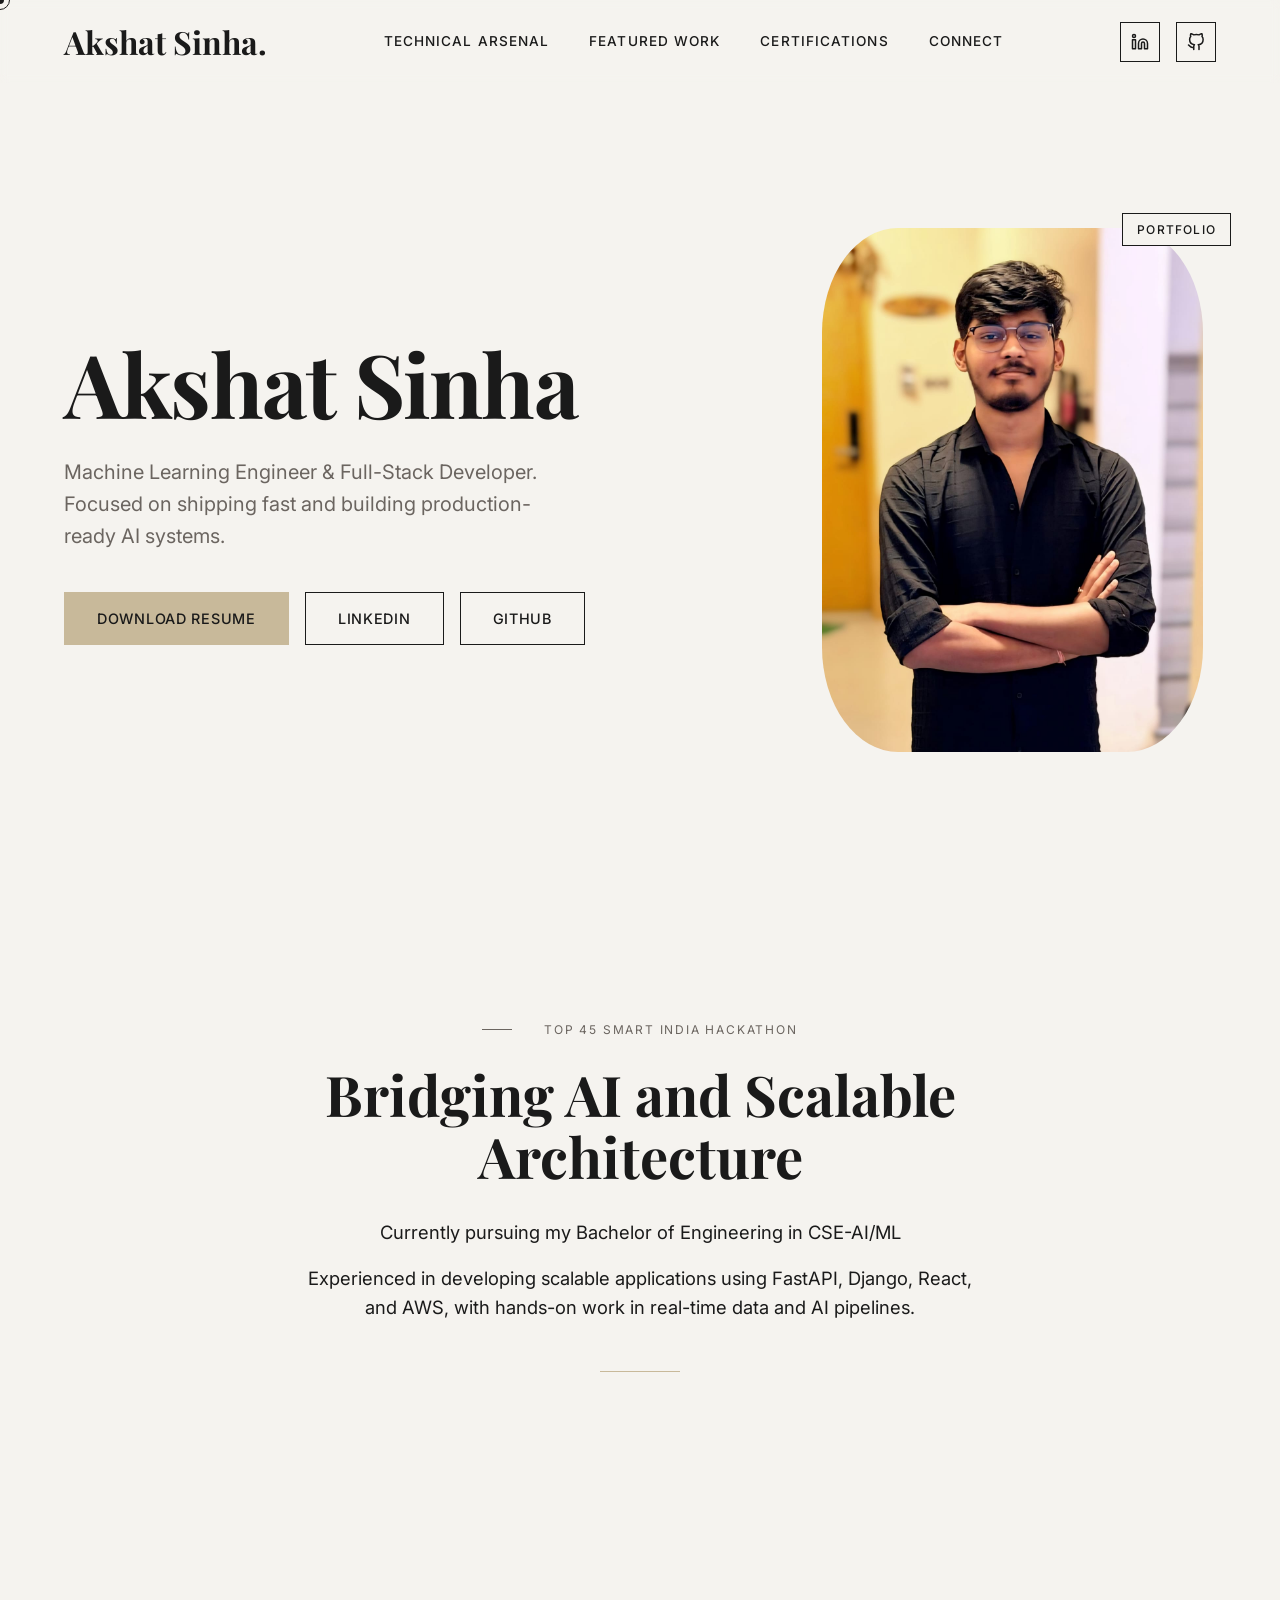
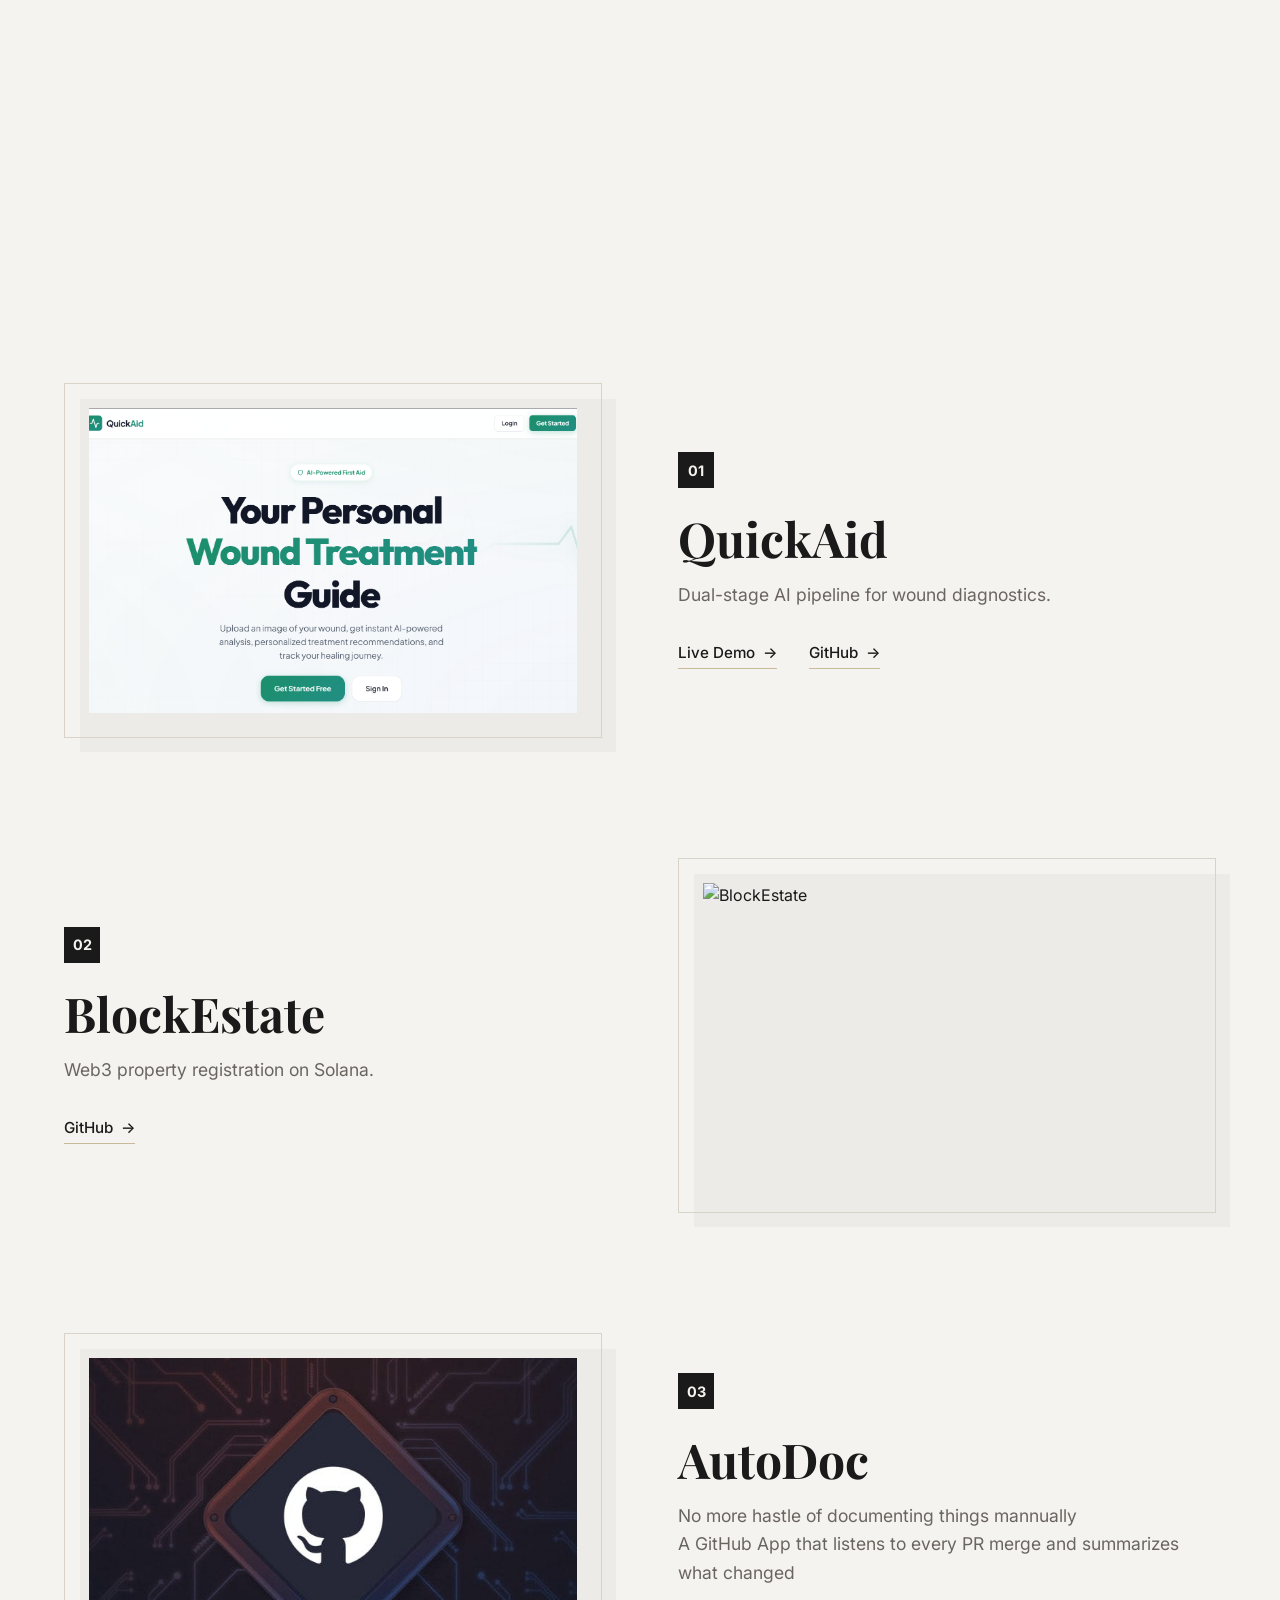
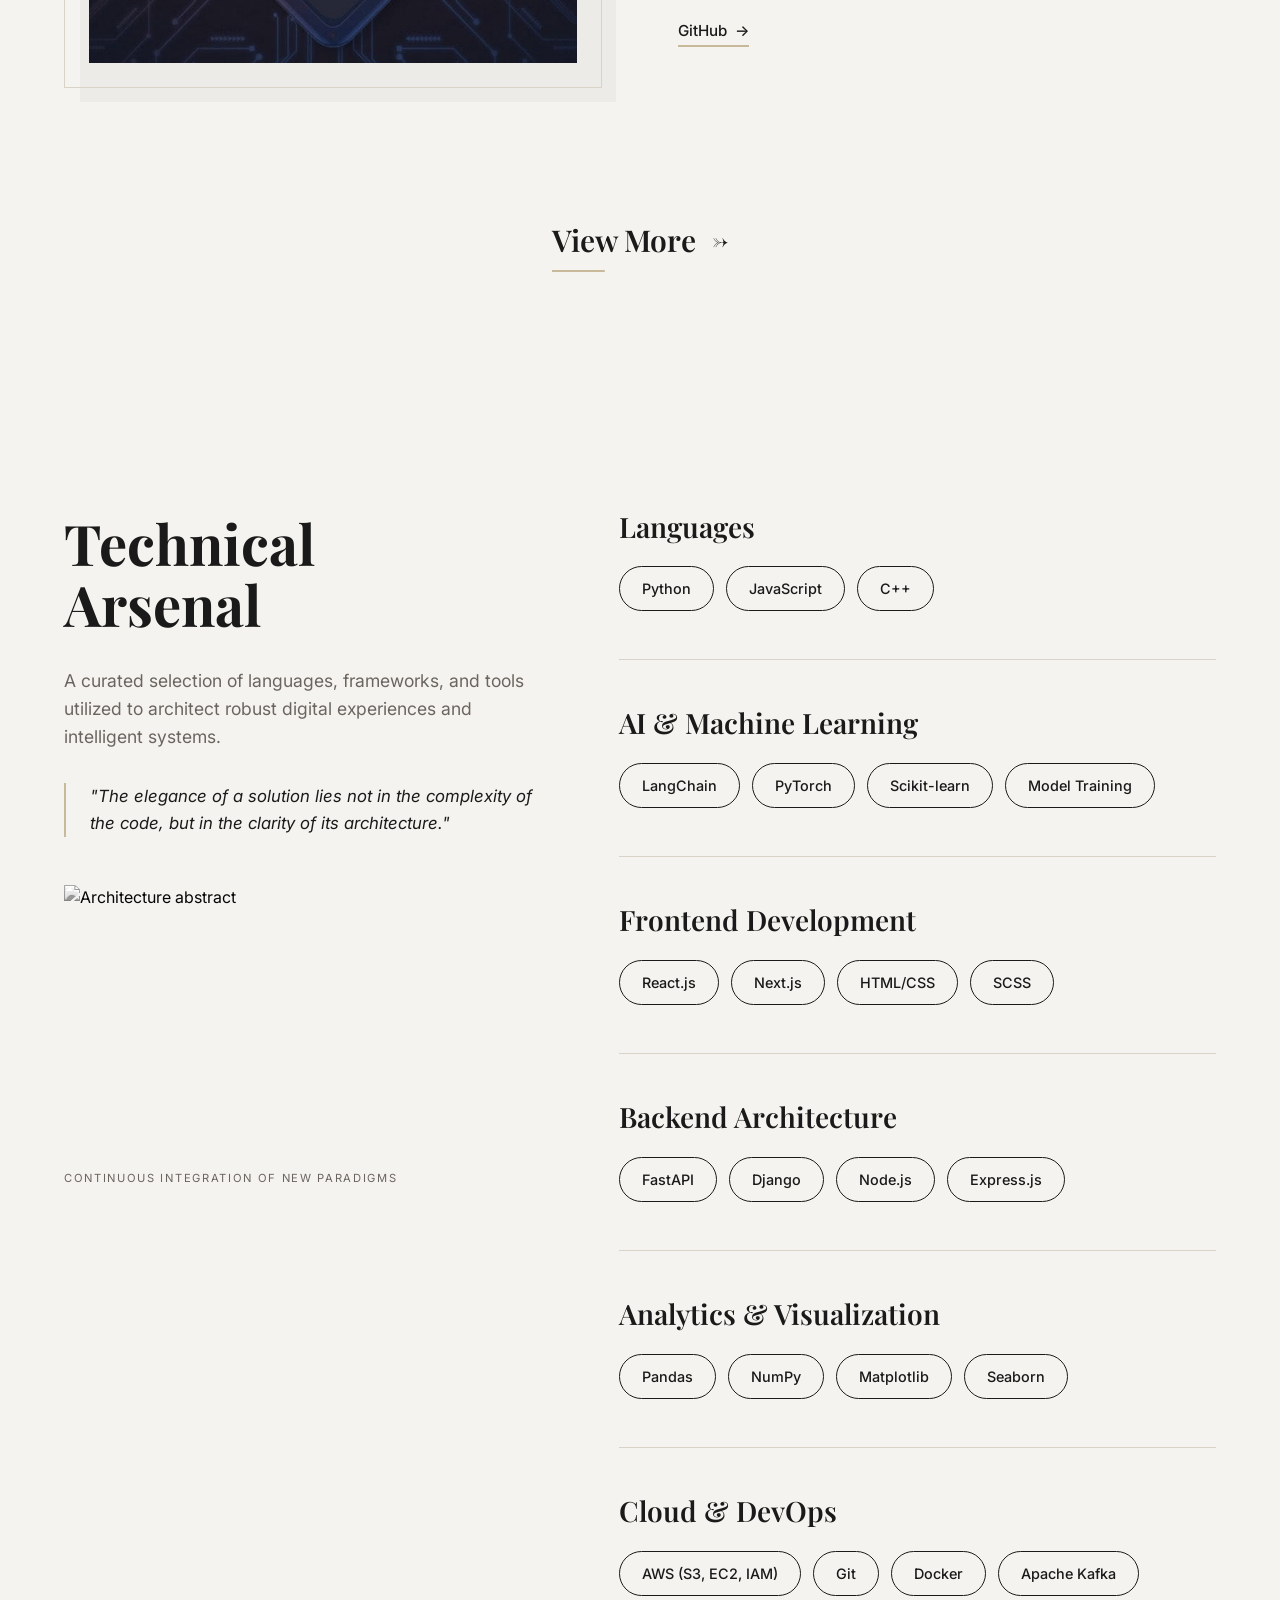
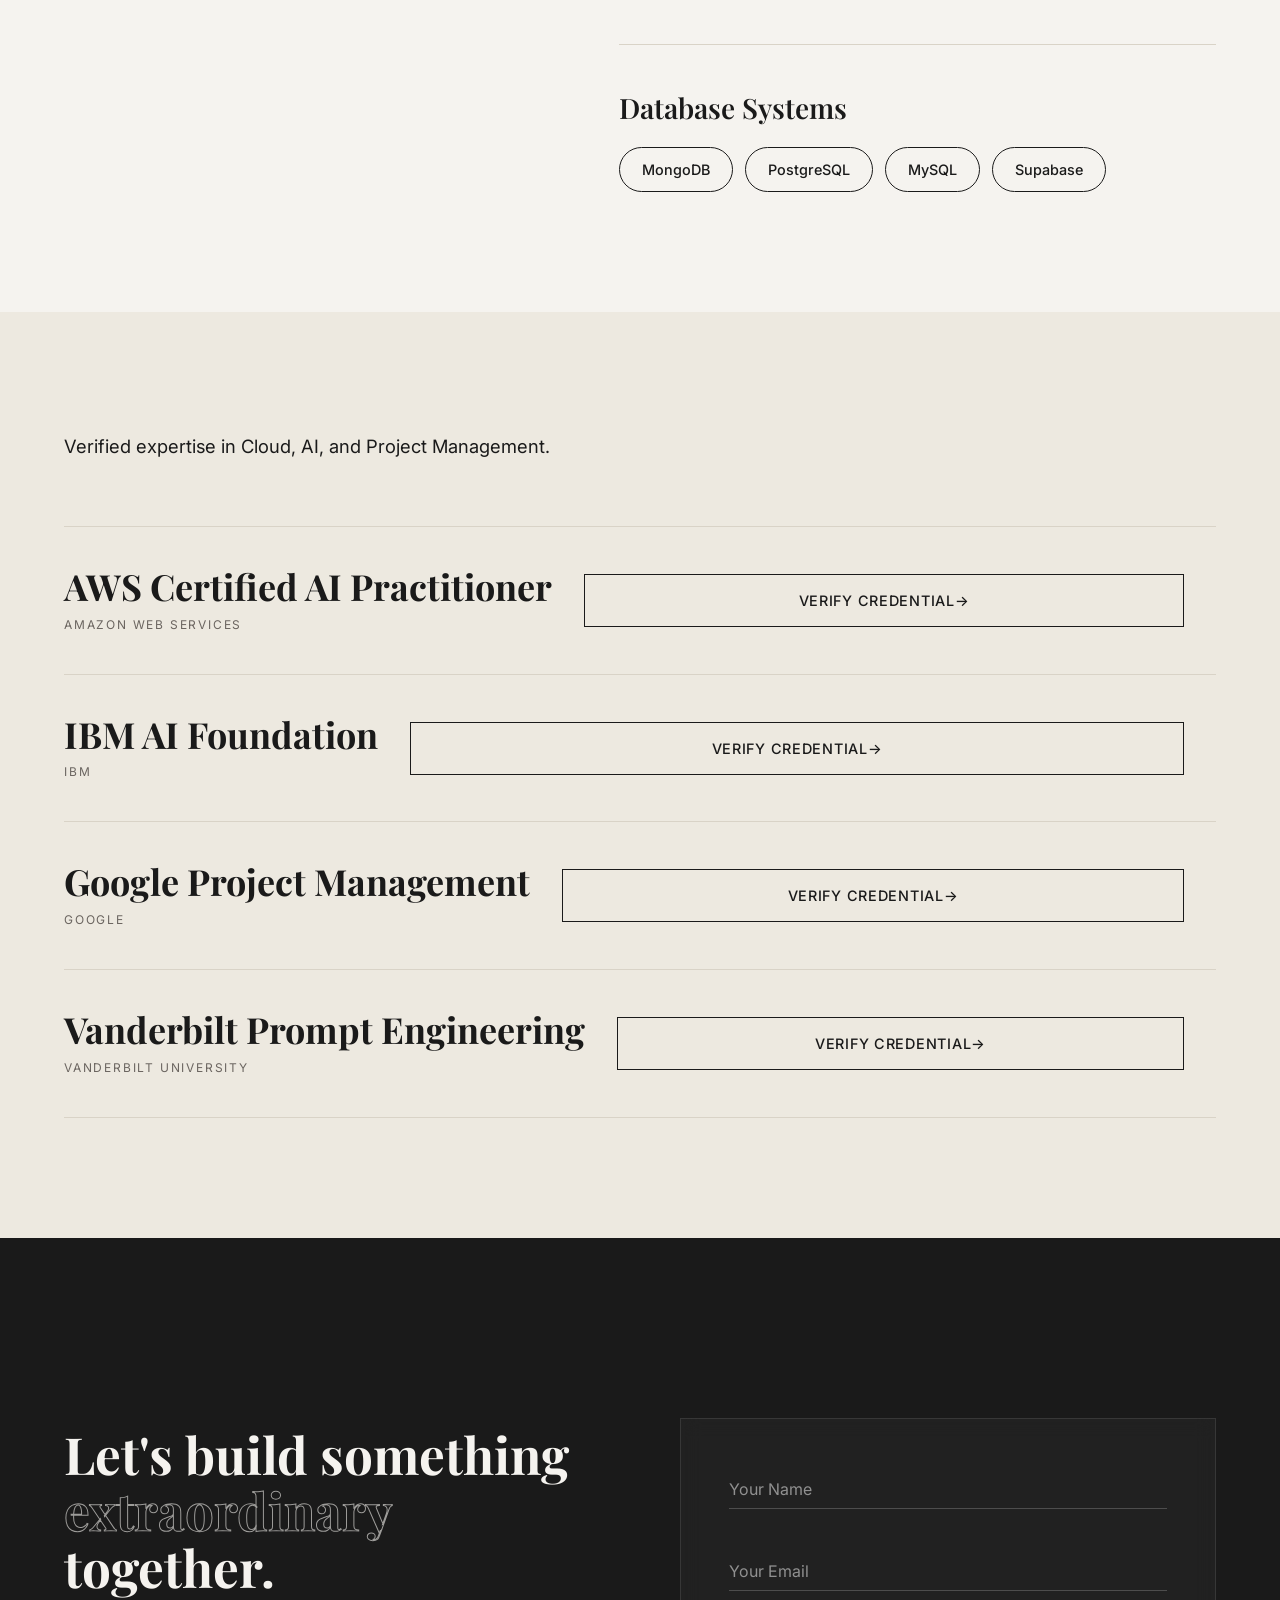
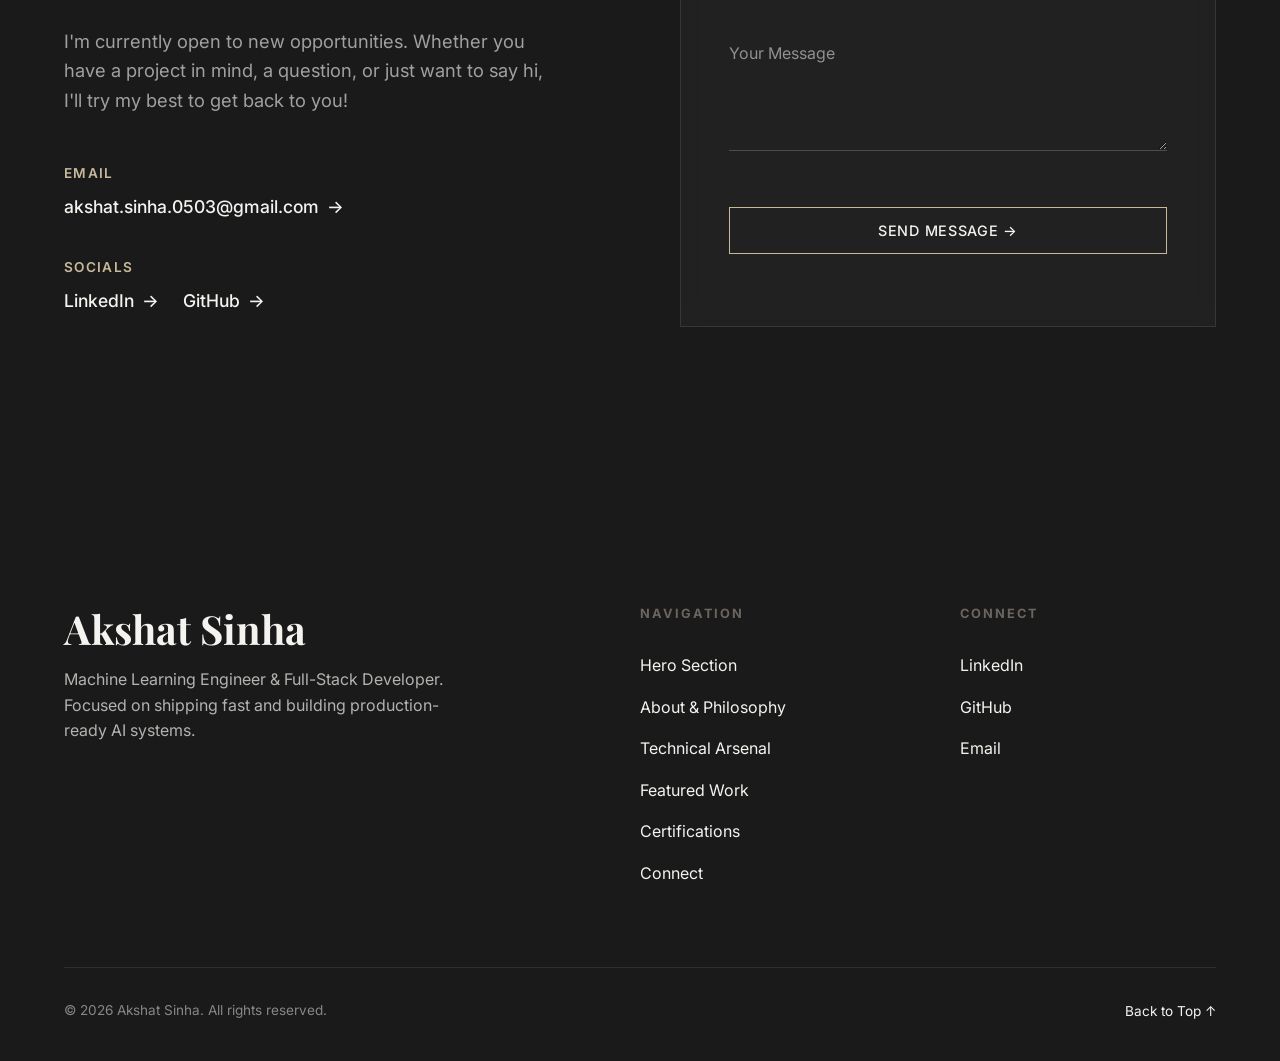
==== commit 789d7d59: "remove h3" ====
--- a/index.html
+++ b/index.html
@@ -324,7 +324,7 @@
         <section id="certifications" class="certifications-section">
             <div class="container cert-container">
                 <div class="cert-header reveal-fade-up">
-                    <h3 class="cert-subtitle">Verified expertise in Cloud, AI, and Project Management.</h3>
+                    <p class="cert-subtitle">Verified expertise in Cloud, AI, and Project Management.</p>
                 </div>
 
                 <div class="cert-list">
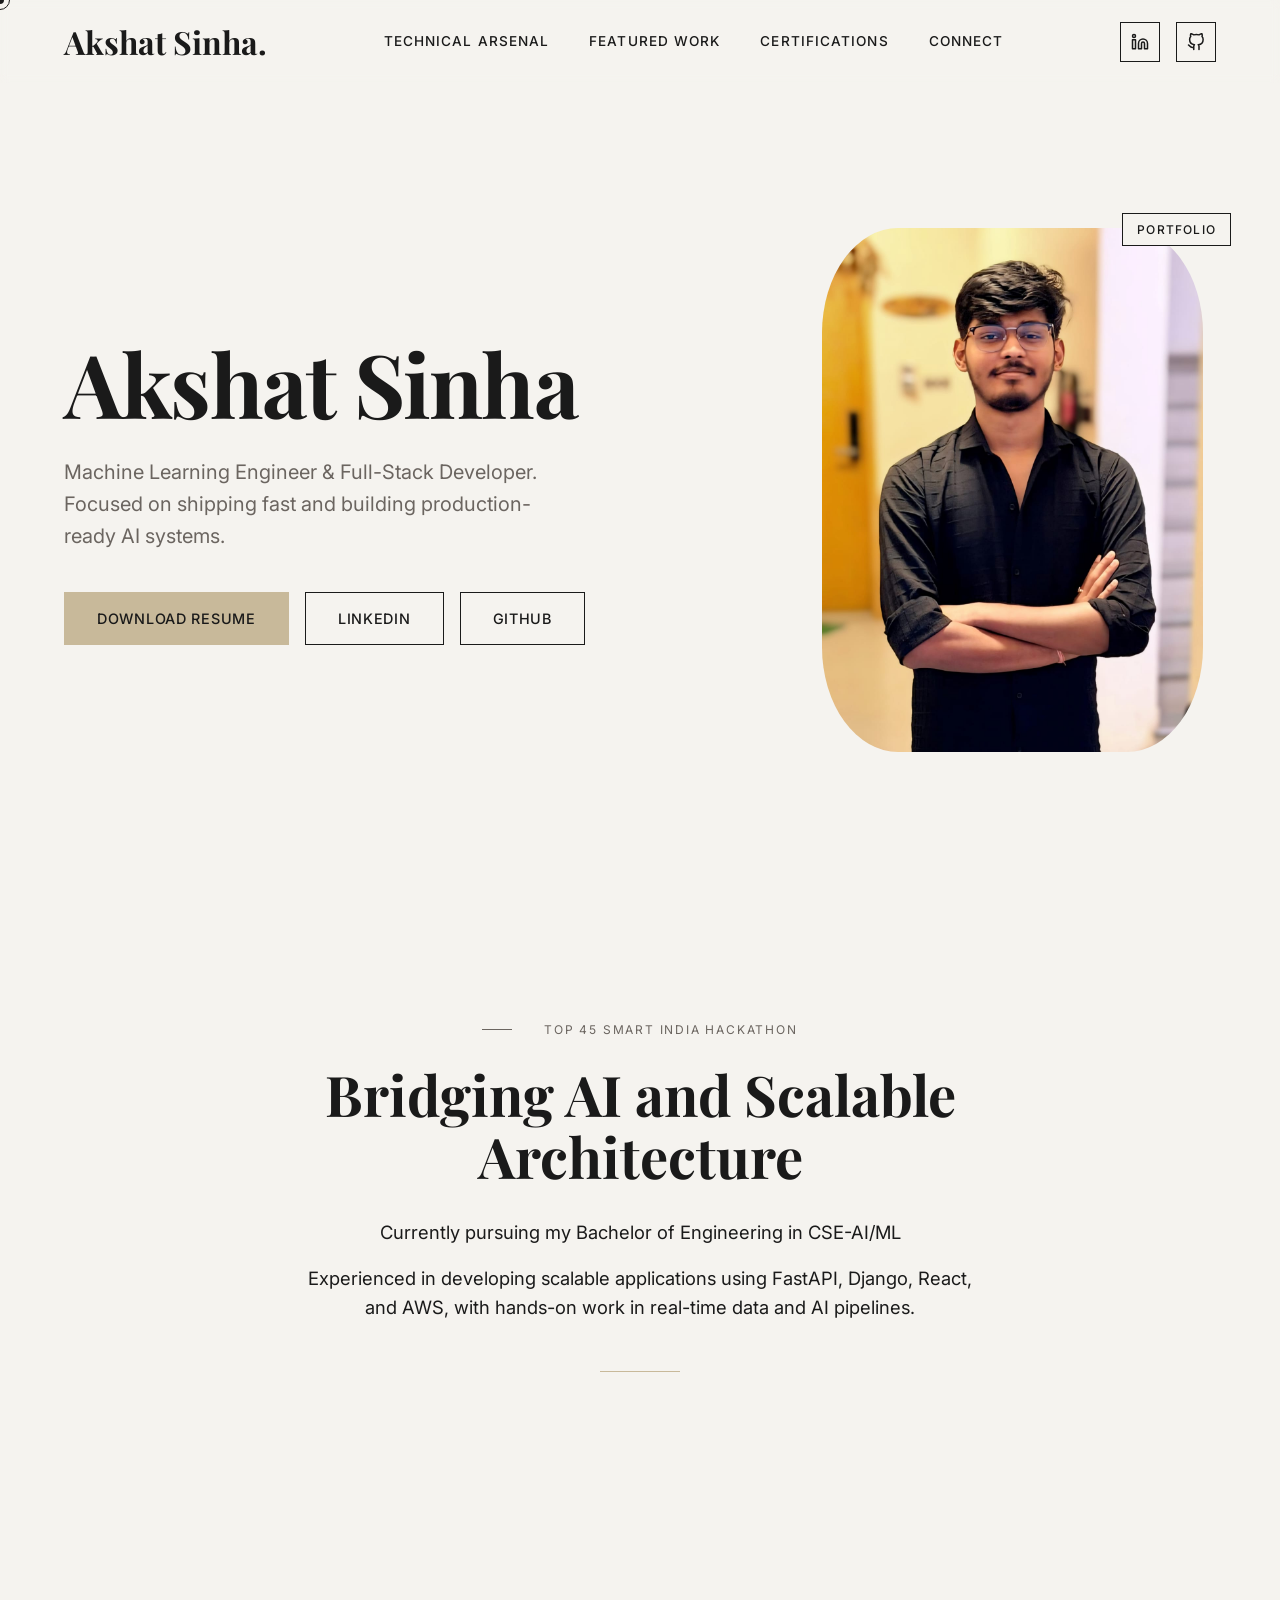
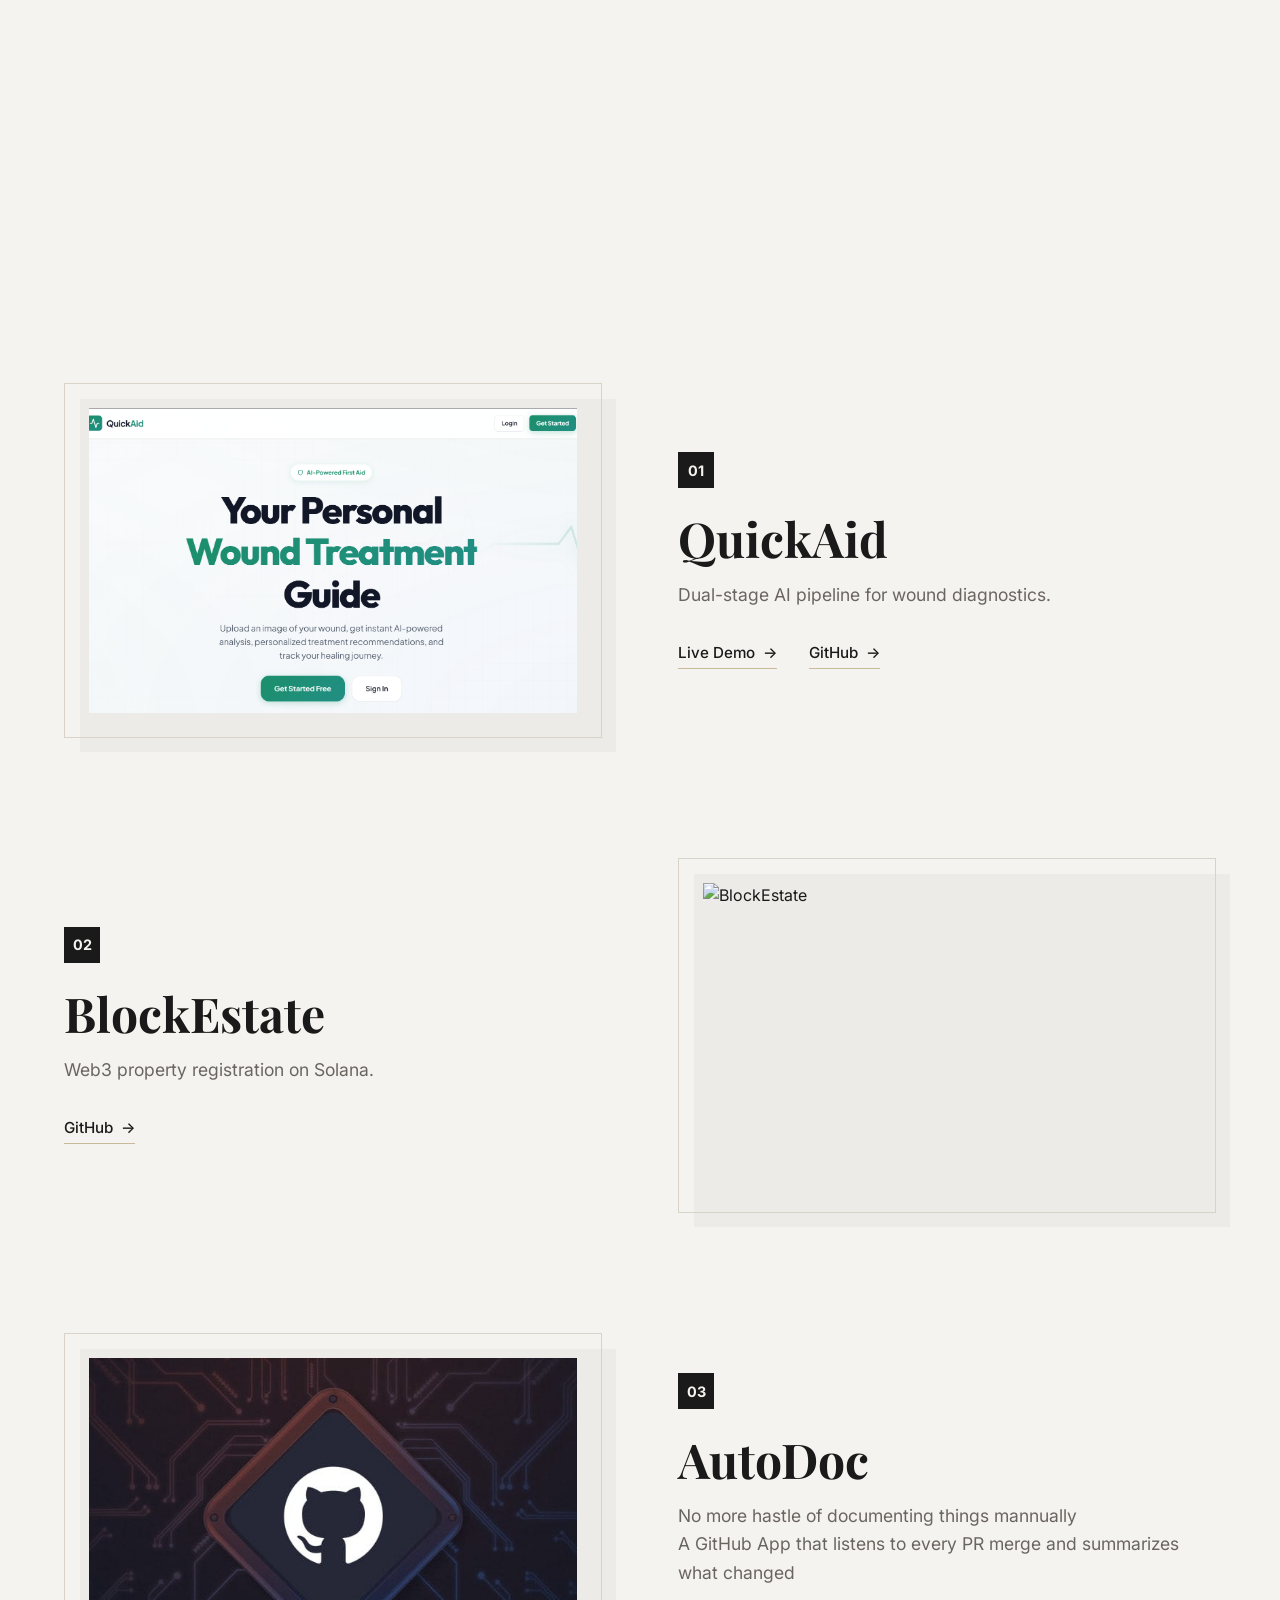
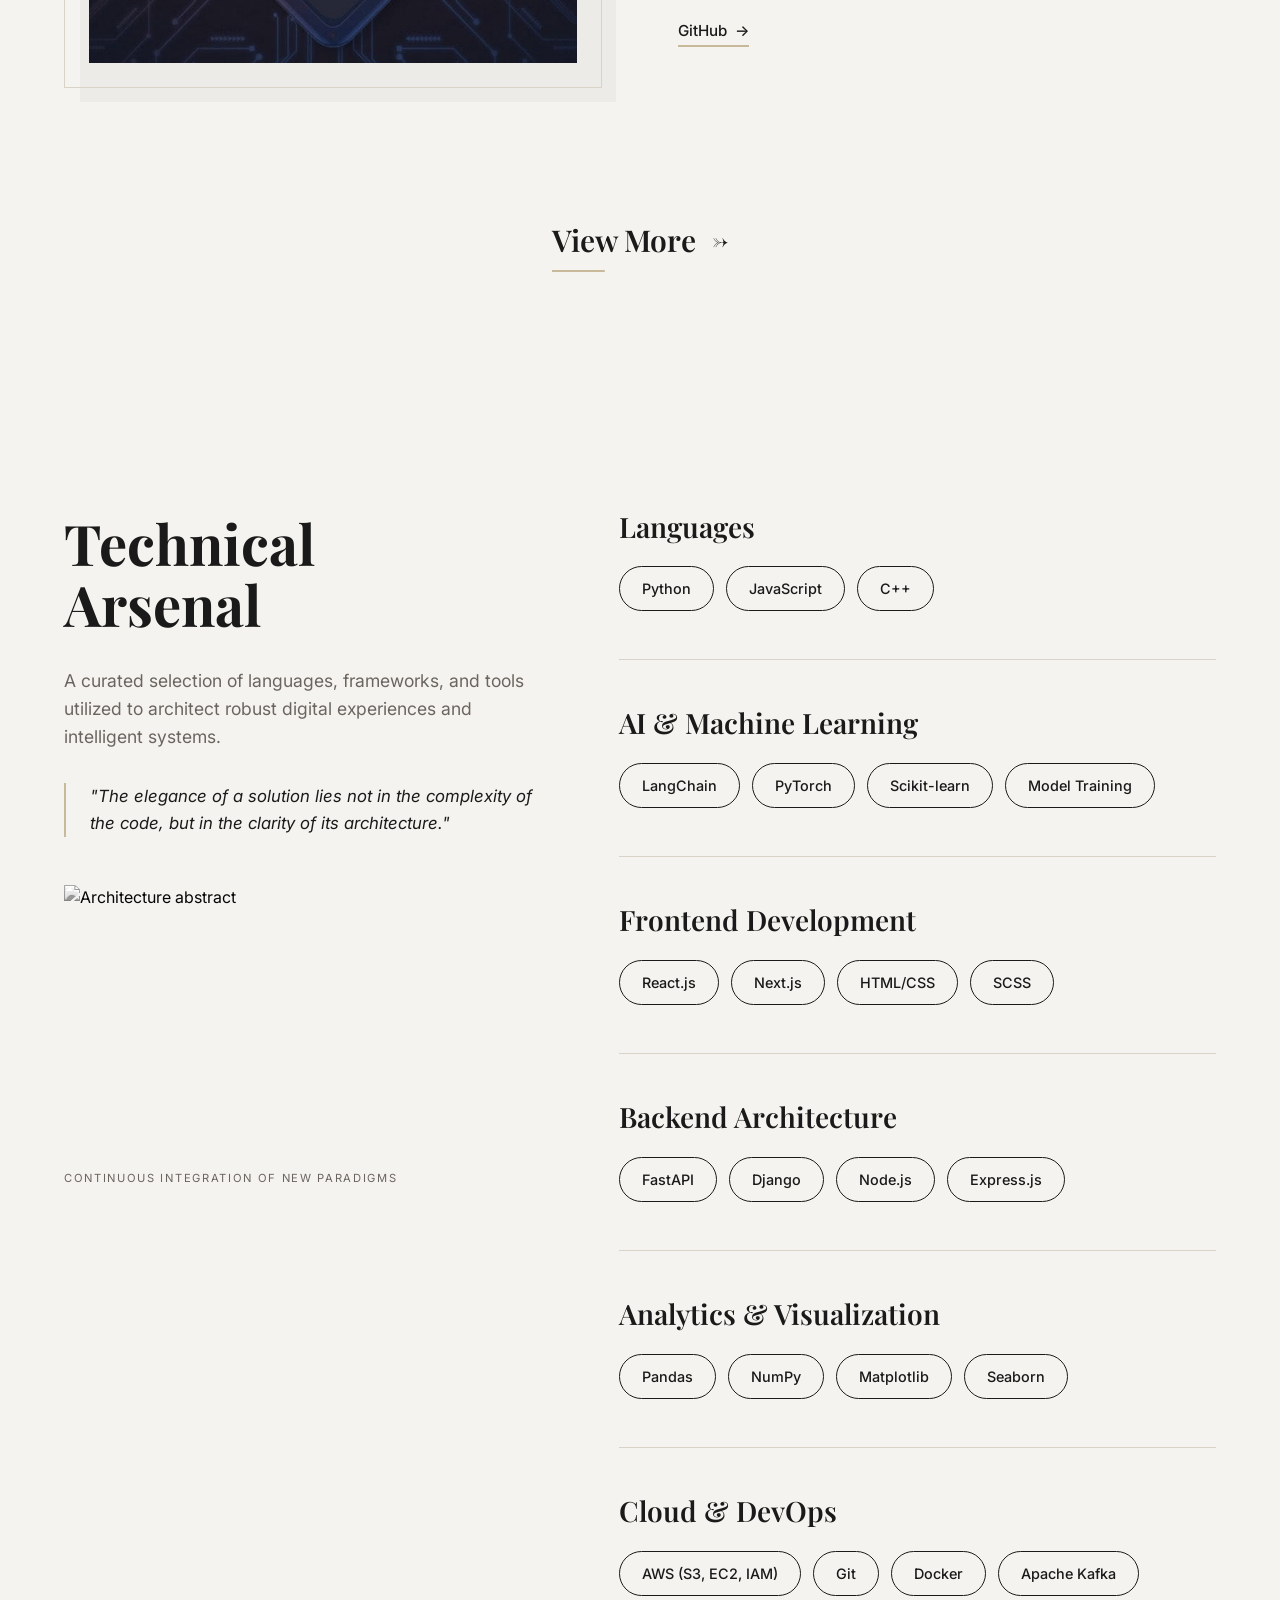
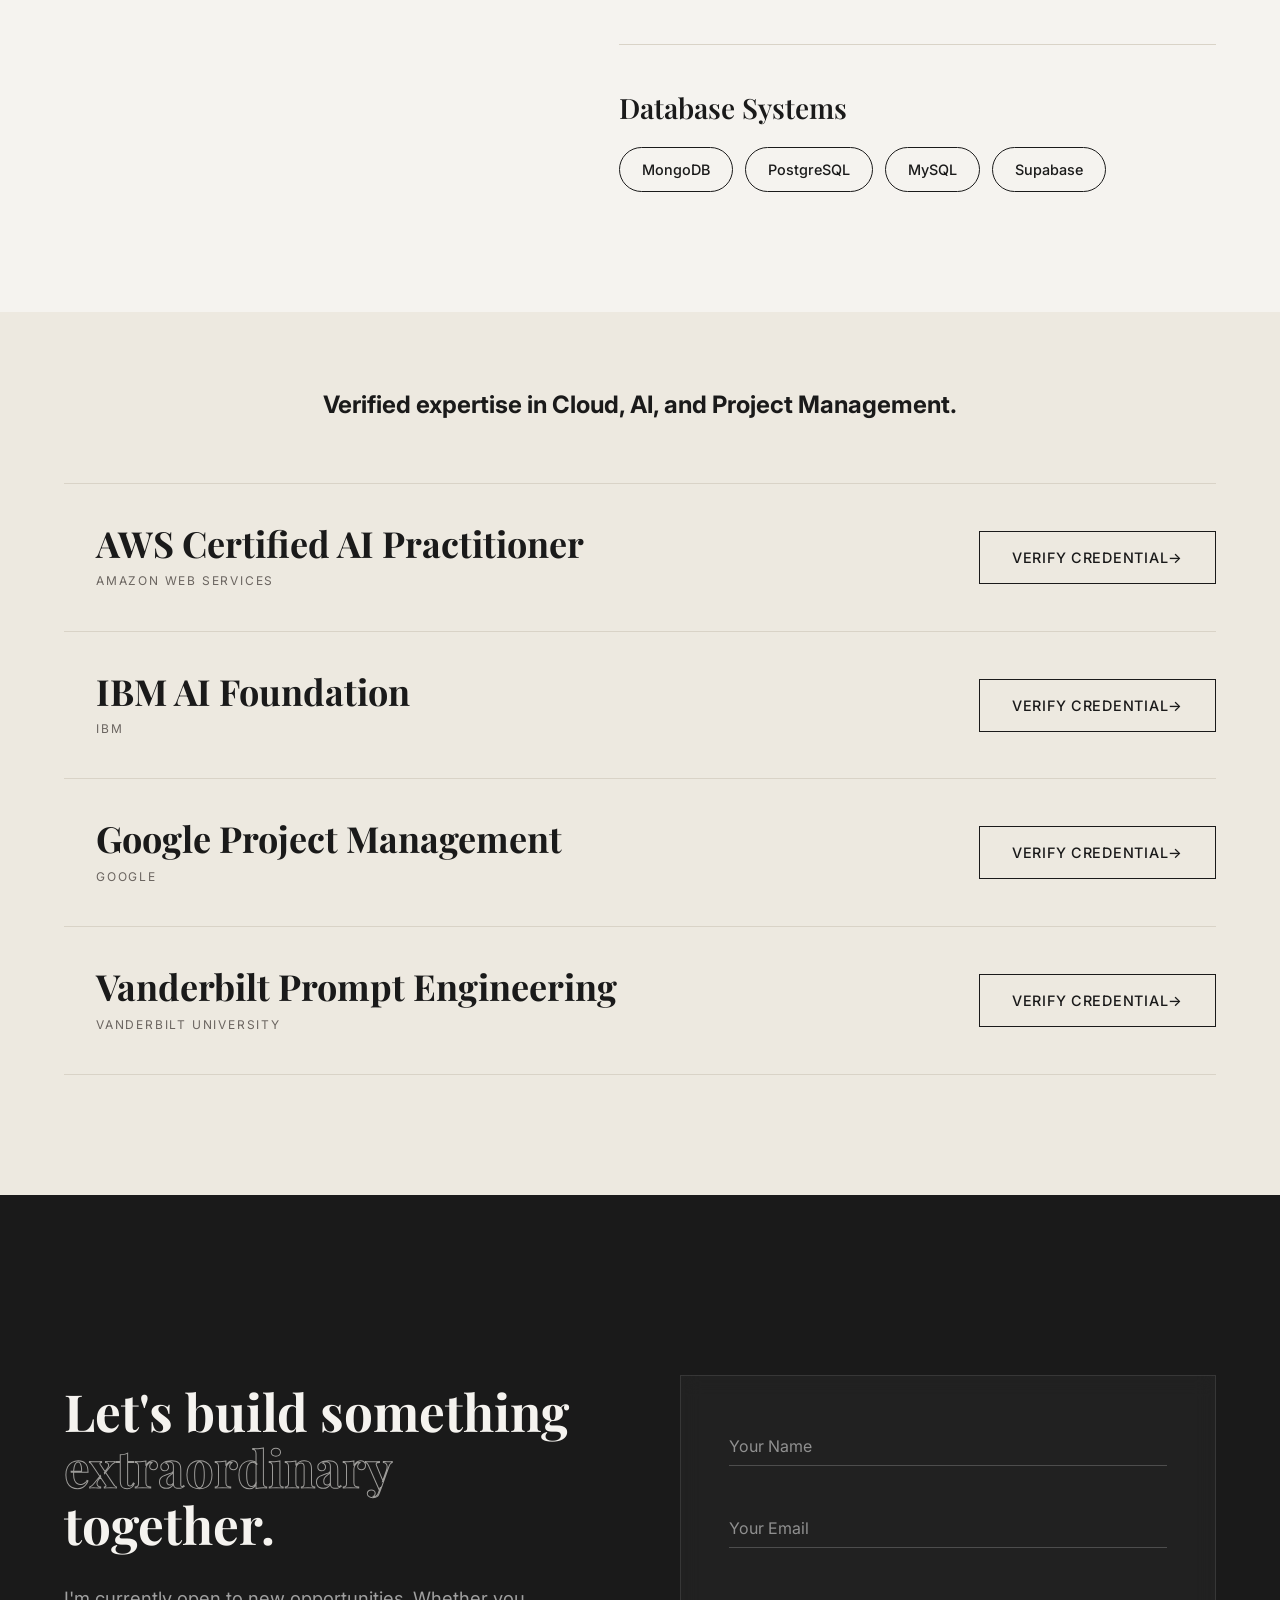
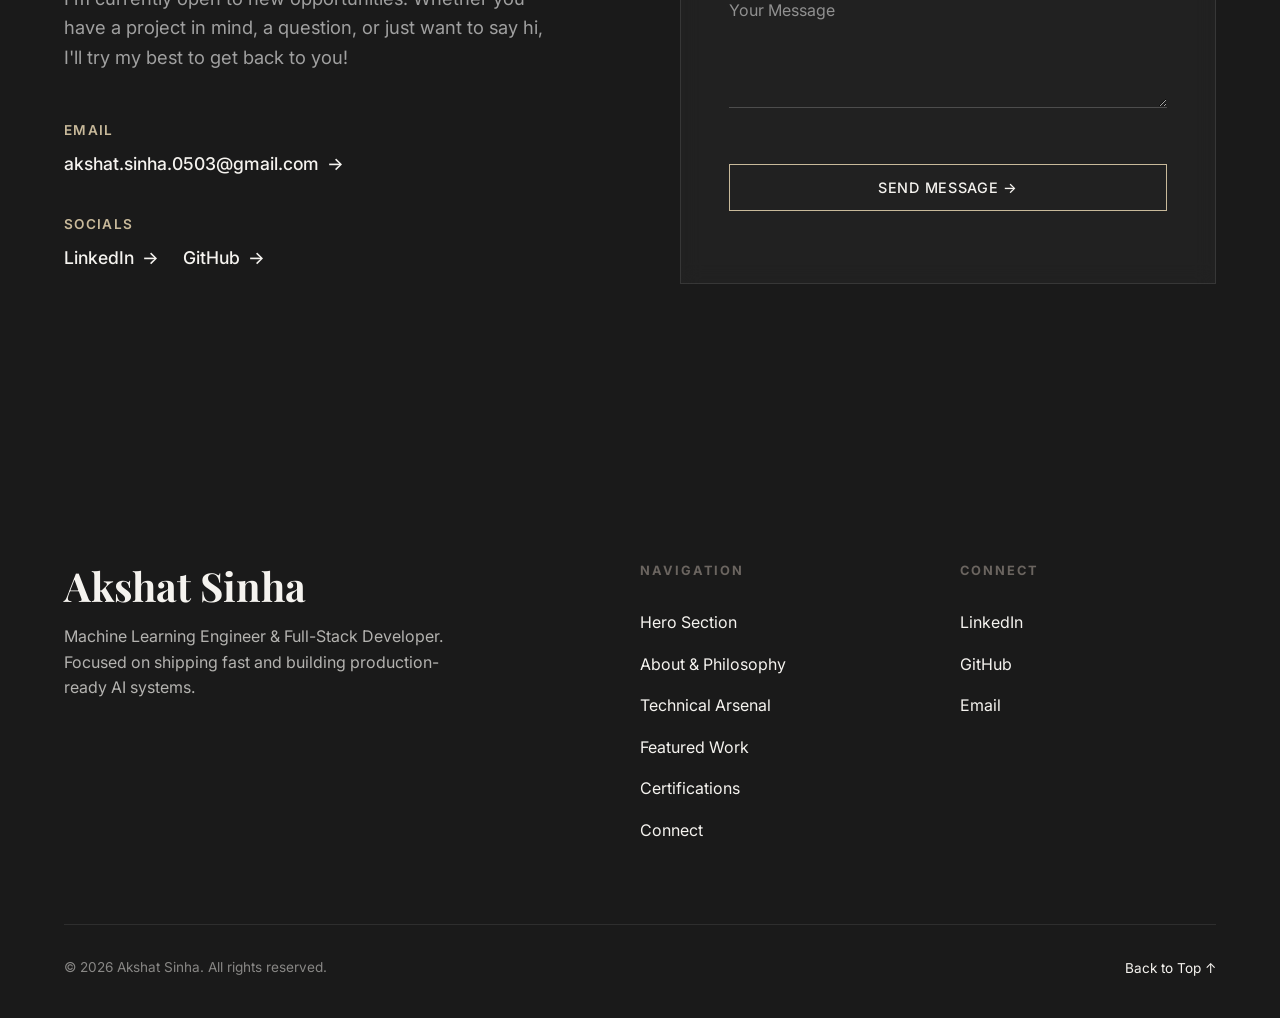
==== commit a2ddb318: "fixed and tested" ====
--- a/index.html
+++ b/index.html
@@ -324,13 +324,13 @@
         <section id="certifications" class="certifications-section">
             <div class="container cert-container">
                 <div class="cert-header reveal-fade-up">
-                    <p class="cert-subtitle">Verified expertise in Cloud, AI, and Project Management.</p>
+                    <h1 class="cert-subtitle">Verified expertise in Cloud, AI, and Project Management.</h1>
                 </div>
 
                 <div class="cert-list">
                     <!-- Cert 1 -->
                     <div class="cert-item reveal-fade-up">
-                        <!-- <div class="cert-bullet"></div> -->
+                        <div class="cert-bullet"></div>
                         <div class="cert-info">
                             <h3 class="cert-title">AWS Certified AI Practitioner</h3>
                             <div class="cert-issuer">AMAZON WEB SERVICES</div>
@@ -341,7 +341,7 @@
 
                     <!-- Cert 2 -->
                     <div class="cert-item reveal-fade-up">
-                        <!-- <div class="cert-bullet"></div> -->
+                        <div class="cert-bullet"></div>
                         <div class="cert-info">
                             <h3 class="cert-title">IBM AI Foundation</h3>
                             <div class="cert-issuer">IBM</div>
@@ -352,7 +352,7 @@
 
                     <!-- Cert 3 -->
                     <div class="cert-item reveal-fade-up">
-                        <!-- <div class="cert-bullet"></div> -->
+                        <div class="cert-bullet"></div>
                         <div class="cert-info">
                             <h3 class="cert-title">Google Project Management</h3>
                             <div class="cert-issuer">GOOGLE</div>
@@ -363,7 +363,7 @@
 
                     <!-- Cert 4 -->
                     <div class="cert-item reveal-fade-up">
-                        <!-- <div class="cert-bullet"></div> -->
+                        <div class="cert-bullet"></div>
                         <div class="cert-info">
                             <h3 class="cert-title">Vanderbilt Prompt Engineering</h3>
                             <div class="cert-issuer">VANDERBILT UNIVERSITY</div>
--- a/style.css
+++ b/style.css
@@ -797,7 +797,9 @@
 }
 
 .cert-subtitle {
-    font-size: 1.15rem;
+   font-family: var(--font-body);
+   text-align:center;
+   margin-top:-40px;
 }
 
 .cert-list {
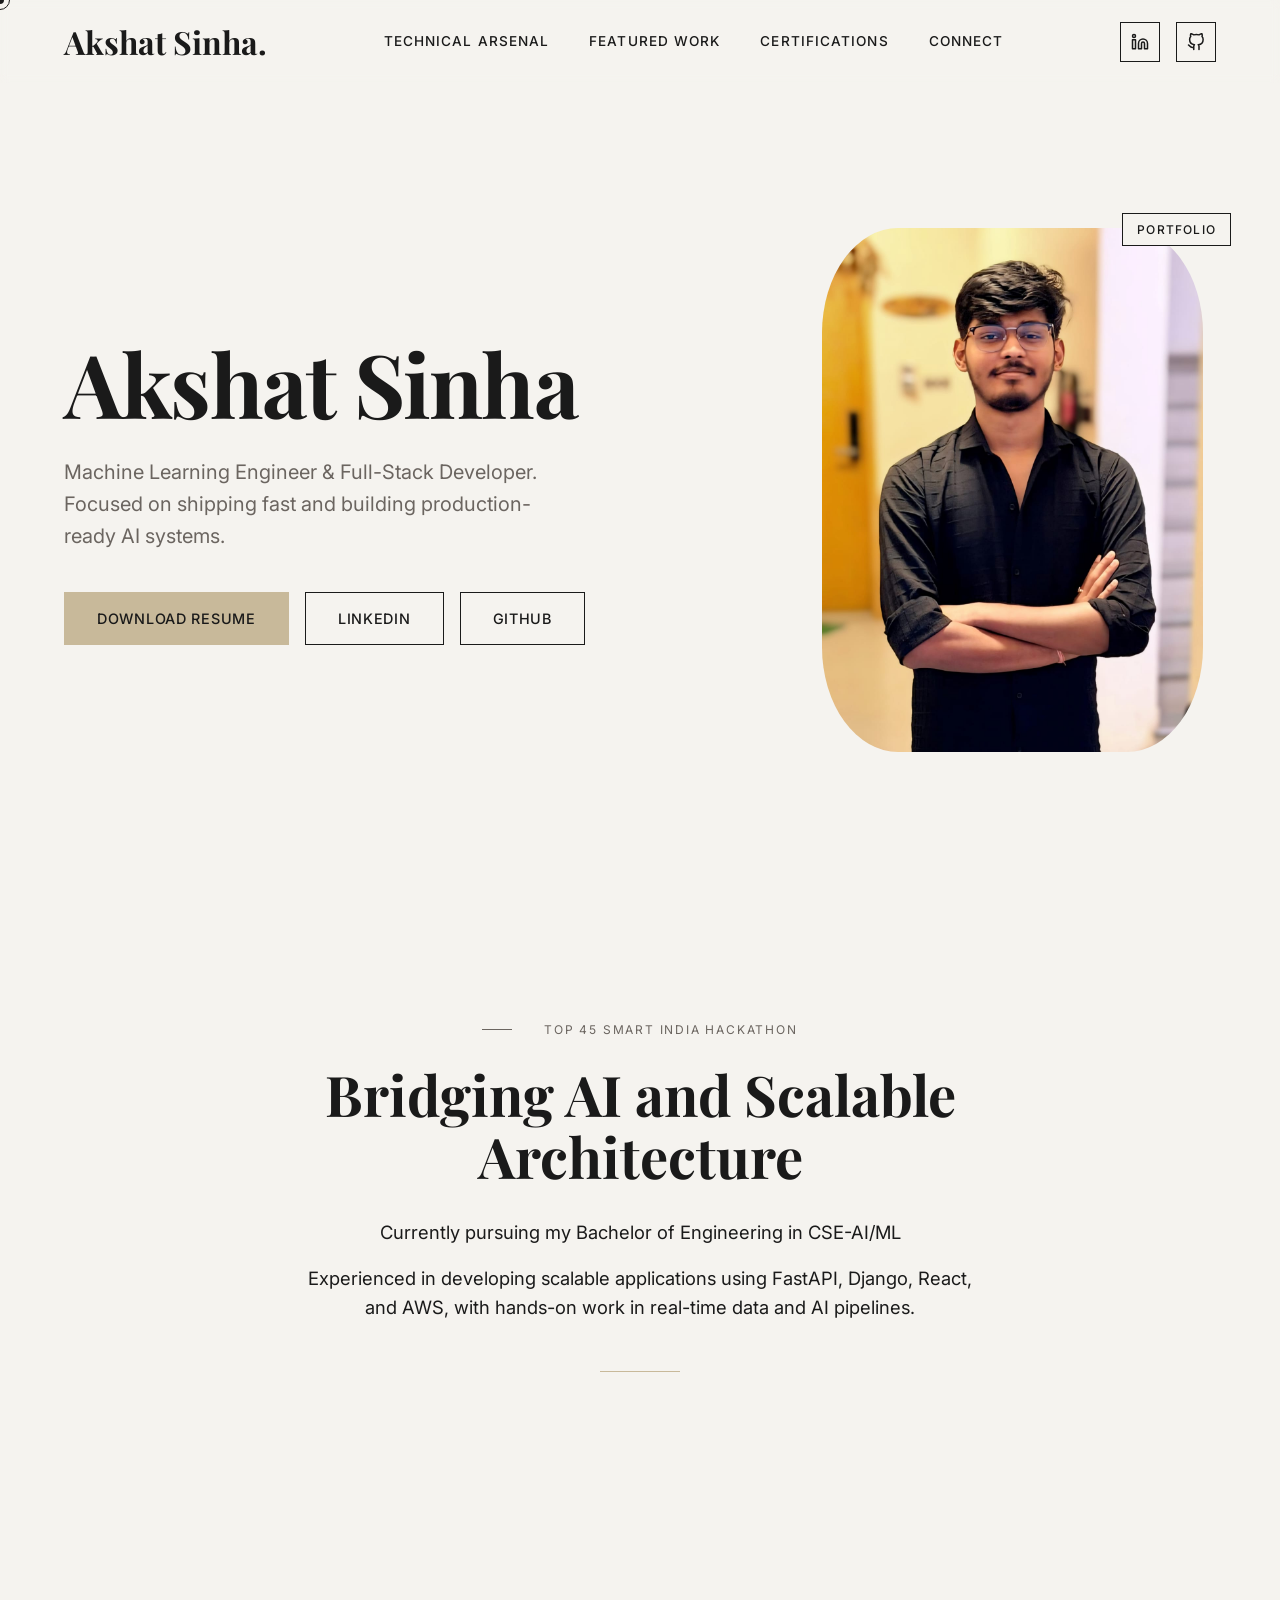
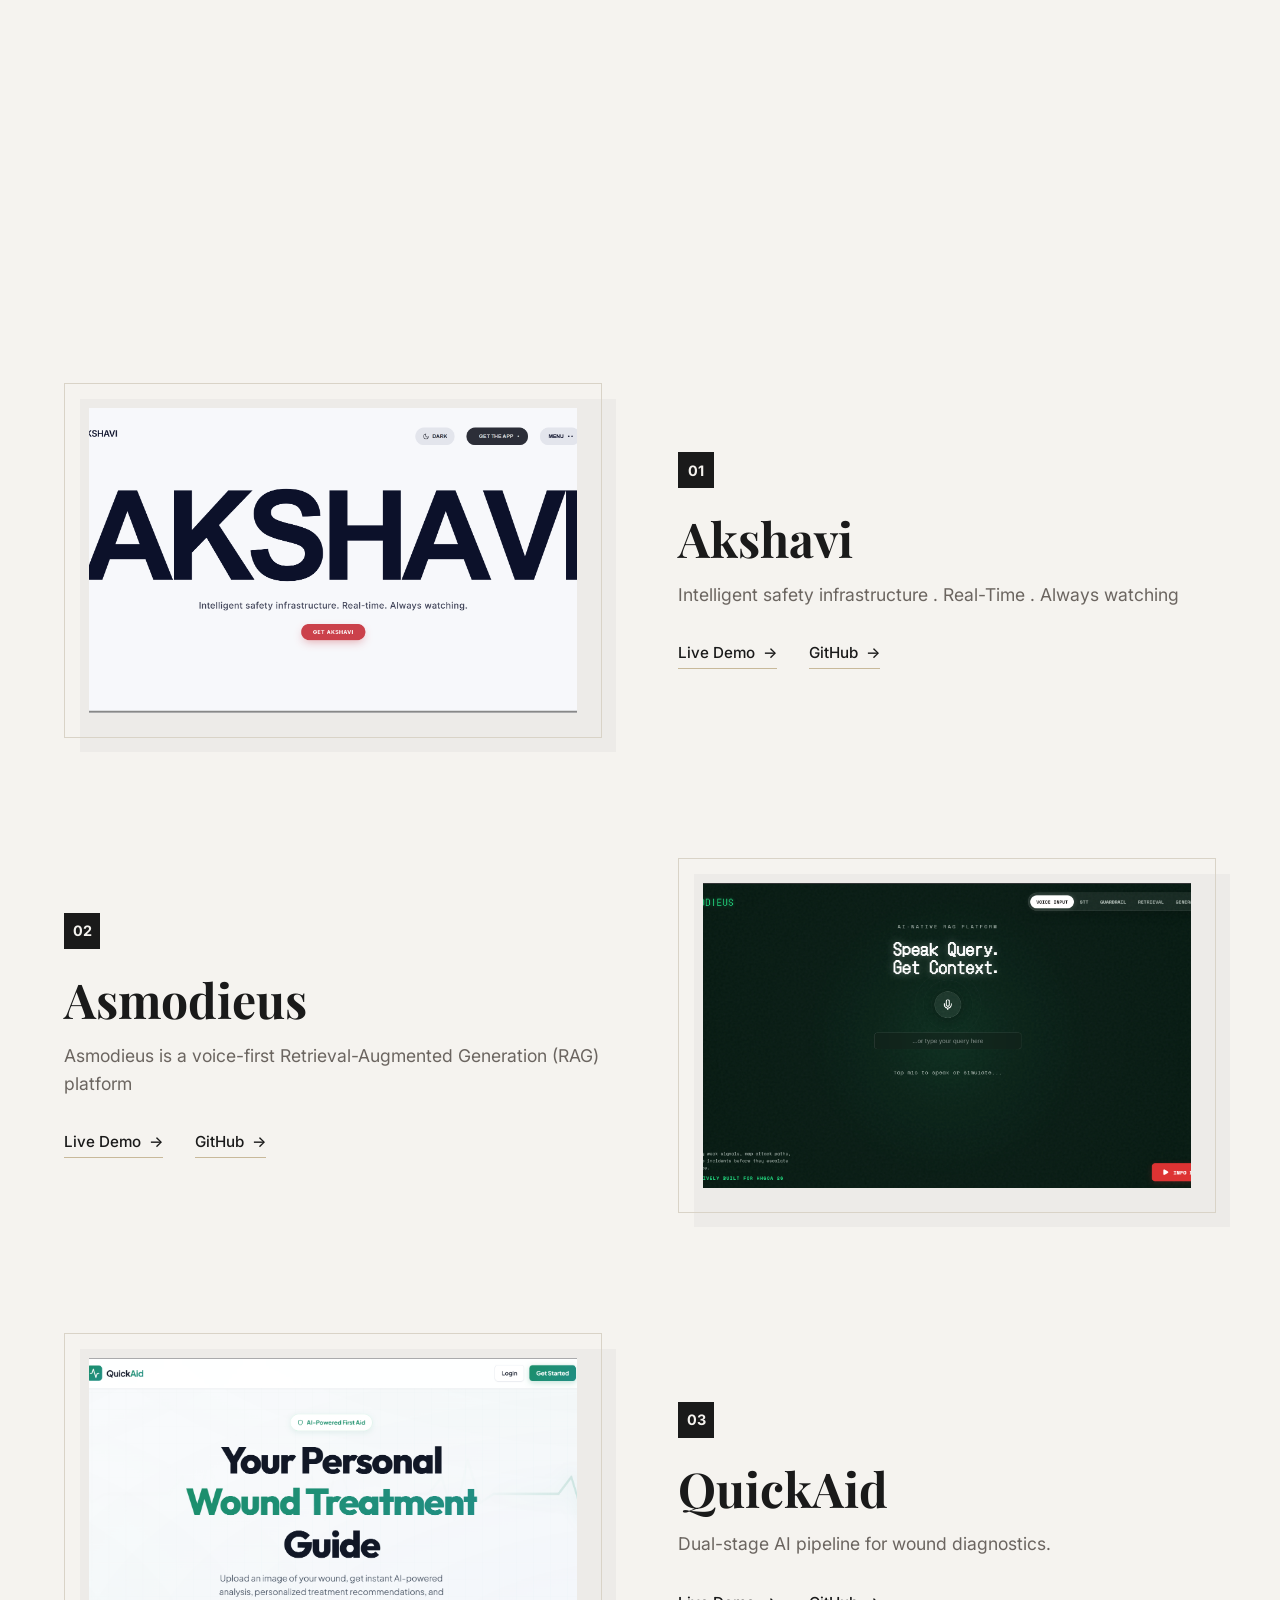
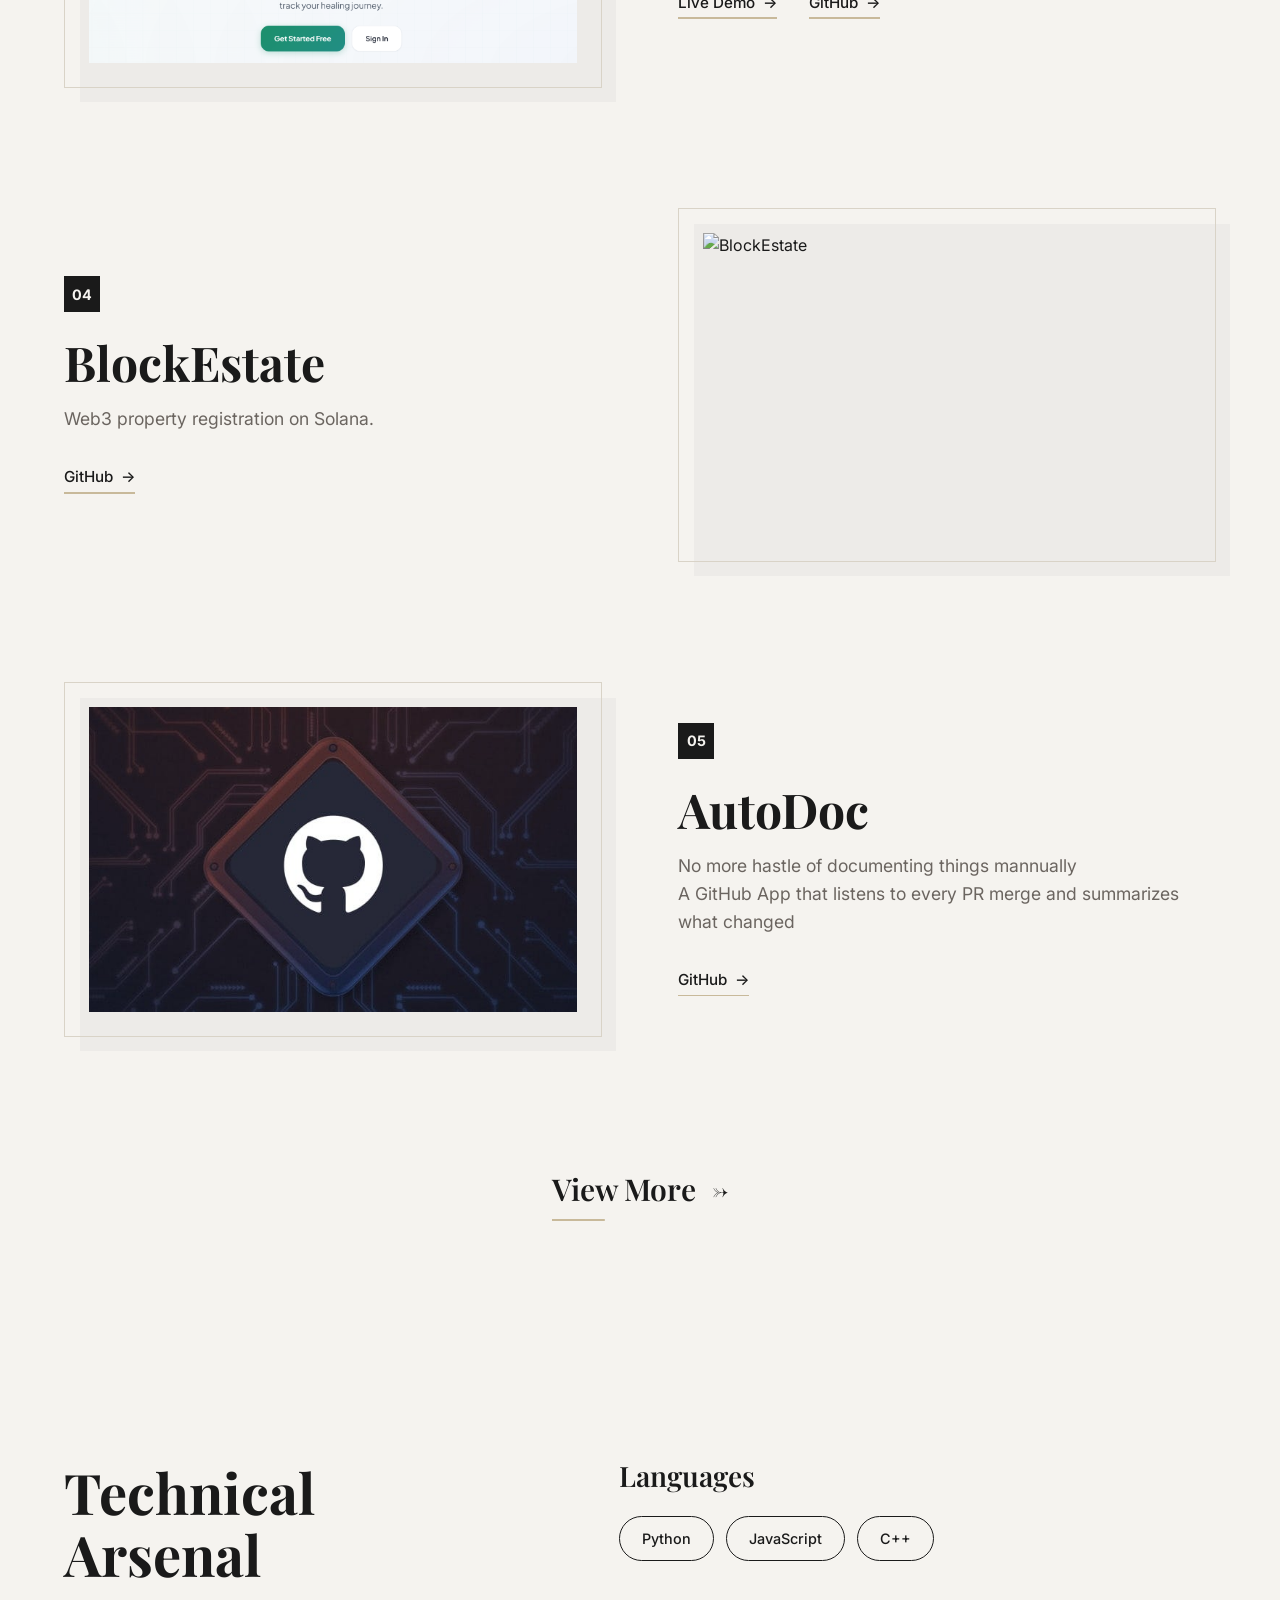
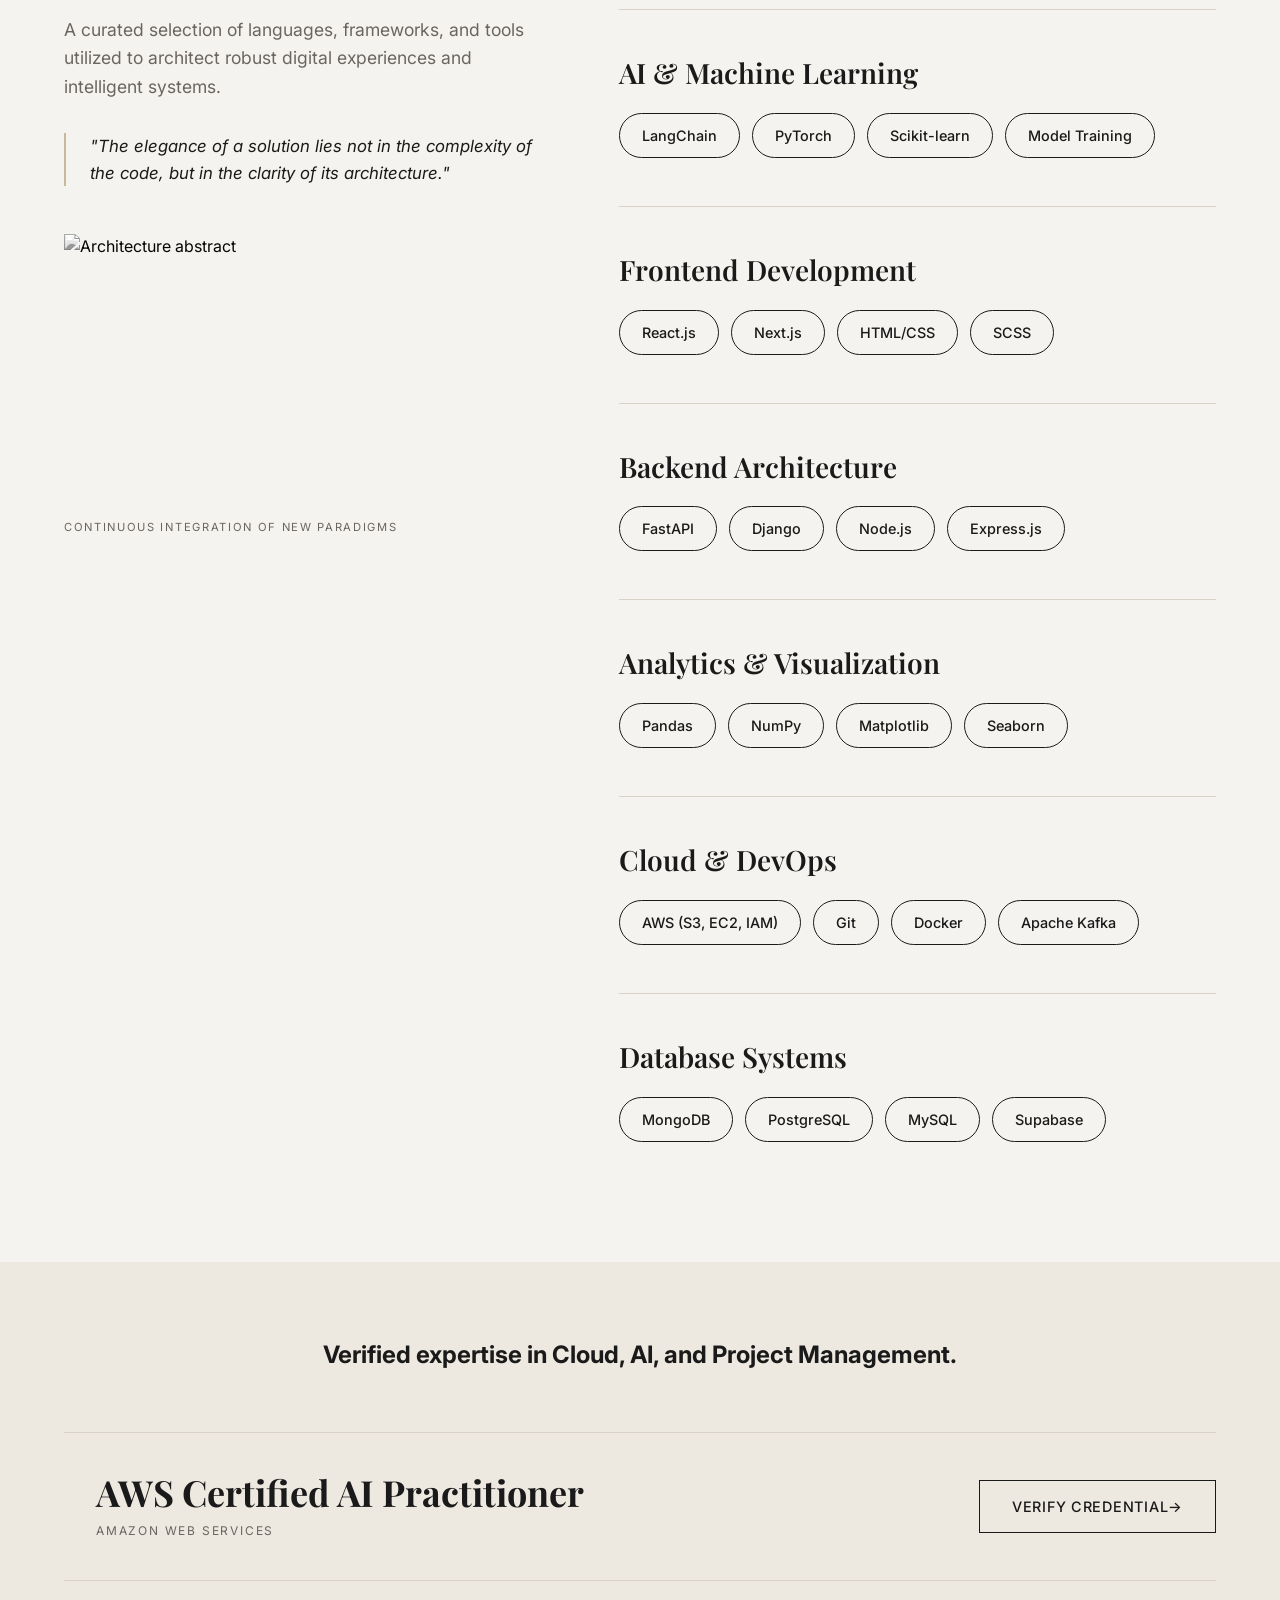
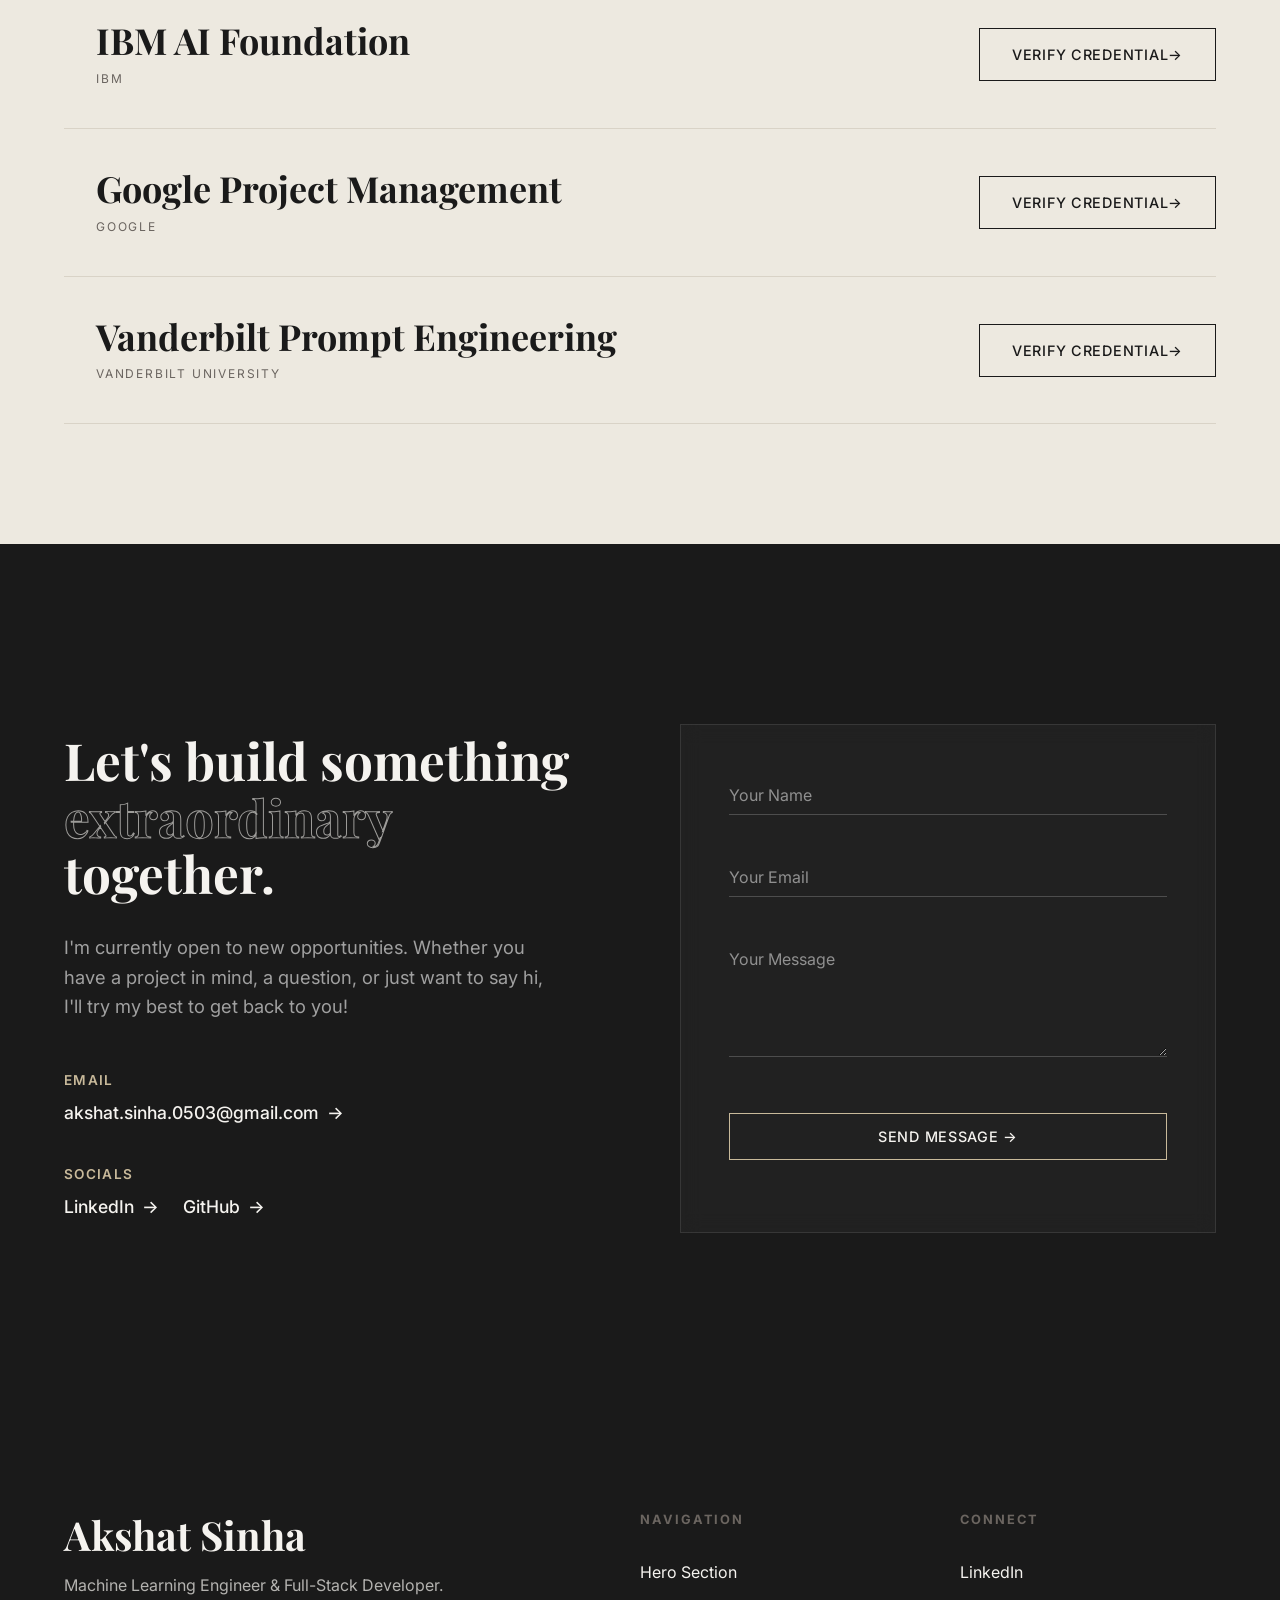
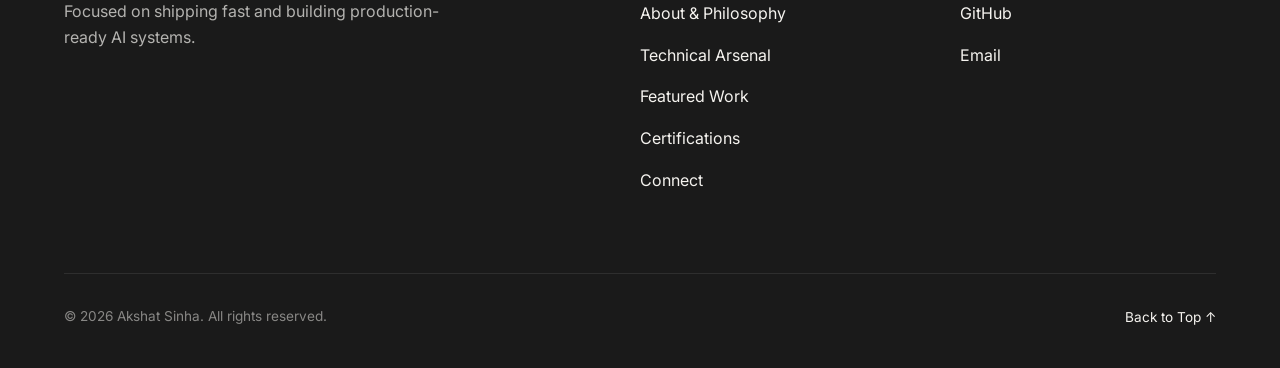
==== commit 1137760e: "project updates" ====
--- a/index.html
+++ b/index.html
@@ -154,7 +154,53 @@
         <!-- Featured Work Section -->
         <section id="featured-work" class="featured-section">
             <div class="container">
+
                 <!-- Project 1 -->
+                <div class="project-row  reveal-fade-up">
+                    <div class="project-visual">
+                        <div class="project-frame hover-zoom">
+                            <a href="https://akshavi.vercel.app/" target="_blank">
+                                <img src="./assets/akshavi.png" alt="Akshavi" class="project-img">
+                            </a>
+                        </div>
+                    </div>
+                    <div class="project-content">
+                        <div class="project-number">01</div>
+                        <h3 class="project-title">Akshavi</h3>
+                        <p class="project-desc">Intelligent safety infrastructure . Real-Time . Always watching</p>
+                        <div class="project-links">
+                            <a href="https://akshavi.vercel.app/" class="text-link">Live Demo <span
+                                    class="arrow">→</span></a>
+                            <a href="https://github.com/Akshat-sinha-75/akshavi-backend" class="text-link">GitHub <span
+                                    class="arrow">→</span></a>
+                        </div>
+                    </div>
+                </div>
+
+                <!-- Project 1 -->
+                <div class="project-row reverse reveal-fade-up">
+                    <div class="project-visual">
+                        <div class="project-frame hover-zoom">
+                            <a href="https://asmodieus.vercel.app/" target="_blank">
+                                <img src="./assets/asmodeus.png" alt="Asmodieus" class="project-img">
+                            </a>
+                        </div>
+                    </div>
+                    <div class="project-content">
+                        <div class="project-number">02</div>
+                        <h3 class="project-title">Asmodieus</h3>
+                        <p class="project-desc">Asmodieus is a voice-first Retrieval-Augmented Generation (RAG) platform
+                        </p>
+                        <div class="project-links">
+                            <a href="https://asmodieus.vercel.app/" class="text-link">Live Demo <span
+                                    class="arrow">→</span></a>
+                            <a href="https://github.com/siddharthpaul2005/Asmodieus" class="text-link">GitHub <span
+                                    class="arrow">→</span></a>
+                        </div>
+                    </div>
+                </div>
+
+                <!-- Project 2 -->
                 <div class="project-row reveal-fade-up">
                     <div class="project-visual">
                         <div class="project-frame hover-zoom">
@@ -164,17 +210,19 @@
                         </div>
                     </div>
                     <div class="project-content">
-                        <div class="project-number">01</div>
+                        <div class="project-number">03</div>
                         <h3 class="project-title">QuickAid</h3>
                         <p class="project-desc">Dual-stage AI pipeline for wound diagnostics.</p>
                         <div class="project-links">
-                            <a href="https://patch-up-aid.vercel.app/" class="text-link">Live Demo <span class="arrow">→</span></a>
-                            <a href="https://github.com/Akshat-sinha-75/Quick-Aid" class="text-link">GitHub <span class="arrow">→</span></a>
-                        </div>
-                    </div>
-                </div>
-
-                <!-- Project 2 -->
+                            <a href="https://patch-up-aid.vercel.app/" class="text-link">Live Demo <span
+                                    class="arrow">→</span></a>
+                            <a href="https://github.com/Akshat-sinha-75/Quick-Aid" class="text-link">GitHub <span
+                                    class="arrow">→</span></a>
+                        </div>
+                    </div>
+                </div>
+
+                <!-- Project 3 -->
                 <div class="project-row reverse reveal-fade-up">
                     <div class="project-visual">
                         <div class="project-frame hover-zoom">
@@ -183,16 +231,17 @@
                         </div>
                     </div>
                     <div class="project-content">
-                        <div class="project-number">02</div>
+                        <div class="project-number">04</div>
                         <h3 class="project-title">BlockEstate</h3>
                         <p class="project-desc">Web3 property registration on Solana.</p>
                         <div class="project-links">
-                            <a href="#" class="text-link">GitHub <span class="arrow">→</span></a>
-                        </div>
-                    </div>
-                </div>
-
-                <!-- Project 3 -->
+                            <a href="https://github.com/Akshat-Sinha53/Blockestate_3.0" class="text-link">GitHub <span
+                                    class="arrow">→</span></a>
+                        </div>
+                    </div>
+                </div>
+
+                <!-- Project 4 -->
                 <div class="project-row reveal-fade-up">
                     <div class="project-visual">
                         <div class="project-frame hover-zoom">
@@ -202,11 +251,13 @@
                         </div>
                     </div>
                     <div class="project-content">
-                        <div class="project-number">03</div>
+                        <div class="project-number">05</div>
                         <h3 class="project-title">AutoDoc</h3>
-                        <p class="project-desc">No more hastle of documenting things mannually <br>A GitHub App that listens to every PR merge and summarizes what changed </p>
+                        <p class="project-desc">No more hastle of documenting things mannually <br>A GitHub App that
+                            listens to every PR merge and summarizes what changed </p>
                         <div class="project-links">
-                            <a href="https://github.com/Akshat-sinha-75/Auto-Doc" class="text-link">GitHub <span class="arrow">→</span></a>
+                            <a href="https://github.com/Akshat-sinha-75/Auto-Doc" class="text-link">GitHub <span
+                                    class="arrow">→</span></a>
                         </div>
                     </div>
                 </div>
@@ -335,8 +386,9 @@
                             <h3 class="cert-title">AWS Certified AI Practitioner</h3>
                             <div class="cert-issuer">AMAZON WEB SERVICES</div>
                         </div>
-                        <a href="https://www.credly.com/badges/b92048a4-3ea8-45a8-b0f8-4fcb904cb1c1/public_url" target="_blank" class="btn btn-outline cert-btn magnetic" data-magnetic>Verify Credential <span
-                                class="arrow">→</span></a>
+                        <a href="https://www.credly.com/badges/b92048a4-3ea8-45a8-b0f8-4fcb904cb1c1/public_url"
+                            target="_blank" class="btn btn-outline cert-btn magnetic" data-magnetic>Verify Credential
+                            <span class="arrow">→</span></a>
                     </div>
 
                     <!-- Cert 2 -->
@@ -346,7 +398,8 @@
                             <h3 class="cert-title">IBM AI Foundation</h3>
                             <div class="cert-issuer">IBM</div>
                         </div>
-                        <a href="http://credly.com/badges/4267fe35-3f4b-4b20-a208-7b72ec1828a6" target="_blank" class="btn btn-outline cert-btn magnetic" data-magnetic>Verify Credential <span
+                        <a href="http://credly.com/badges/4267fe35-3f4b-4b20-a208-7b72ec1828a6" target="_blank"
+                            class="btn btn-outline cert-btn magnetic" data-magnetic>Verify Credential <span
                                 class="arrow">→</span></a>
                     </div>
 
@@ -357,7 +410,8 @@
                             <h3 class="cert-title">Google Project Management</h3>
                             <div class="cert-issuer">GOOGLE</div>
                         </div>
-                        <a href="https://coursera.org/verify/8MBI7GH59GD7" target="_blank" class="btn btn-outline cert-btn magnetic" data-magnetic>Verify Credential <span
+                        <a href="https://coursera.org/verify/8MBI7GH59GD7" target="_blank"
+                            class="btn btn-outline cert-btn magnetic" data-magnetic>Verify Credential <span
                                 class="arrow">→</span></a>
                     </div>
 
@@ -368,7 +422,8 @@
                             <h3 class="cert-title">Vanderbilt Prompt Engineering</h3>
                             <div class="cert-issuer">VANDERBILT UNIVERSITY</div>
                         </div>
-                        <a href="https://coursera.org/verify/specialization/9BO6UYVPY8R6" target="_blank" class="btn btn-outline cert-btn magnetic" data-magnetic>Verify Credential <span
+                        <a href="https://coursera.org/verify/specialization/9BO6UYVPY8R6" target="_blank"
+                            class="btn btn-outline cert-btn magnetic" data-magnetic>Verify Credential <span
                                 class="arrow">→</span></a>
                     </div>
                 </div>
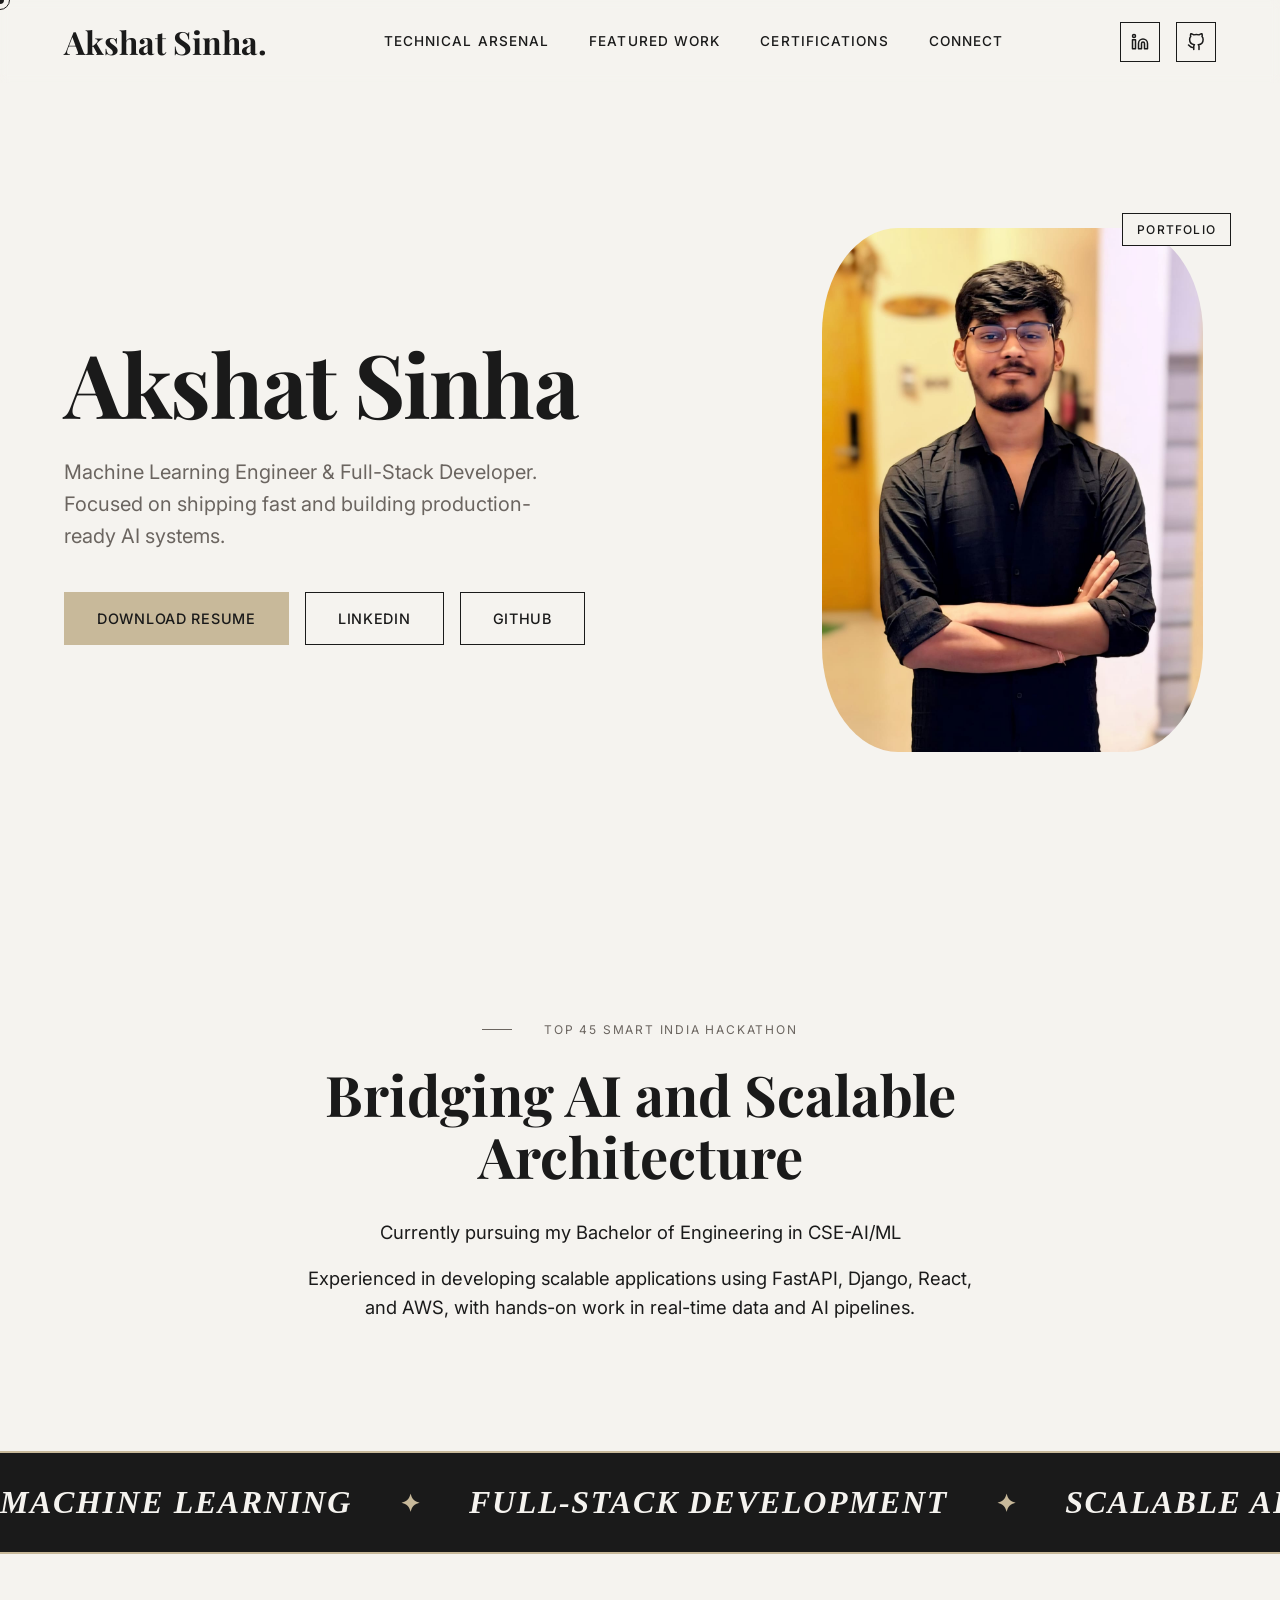
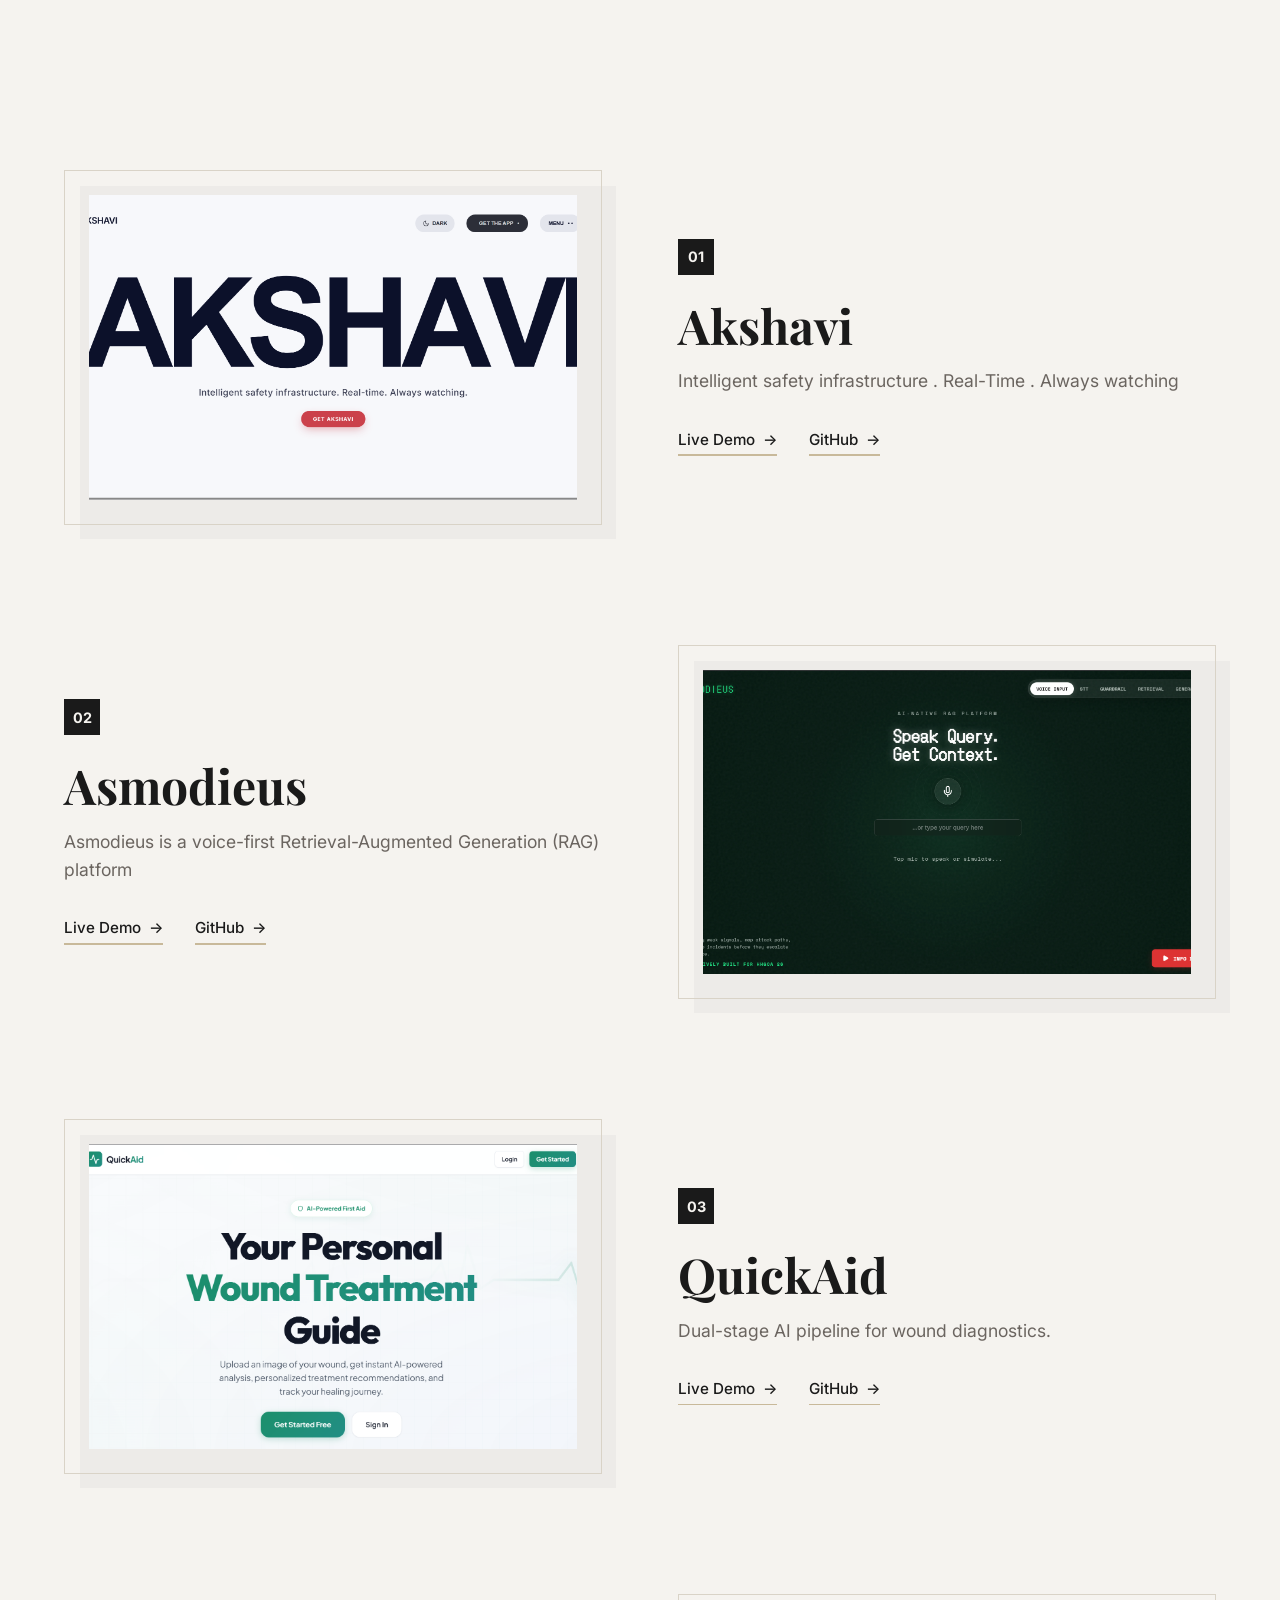
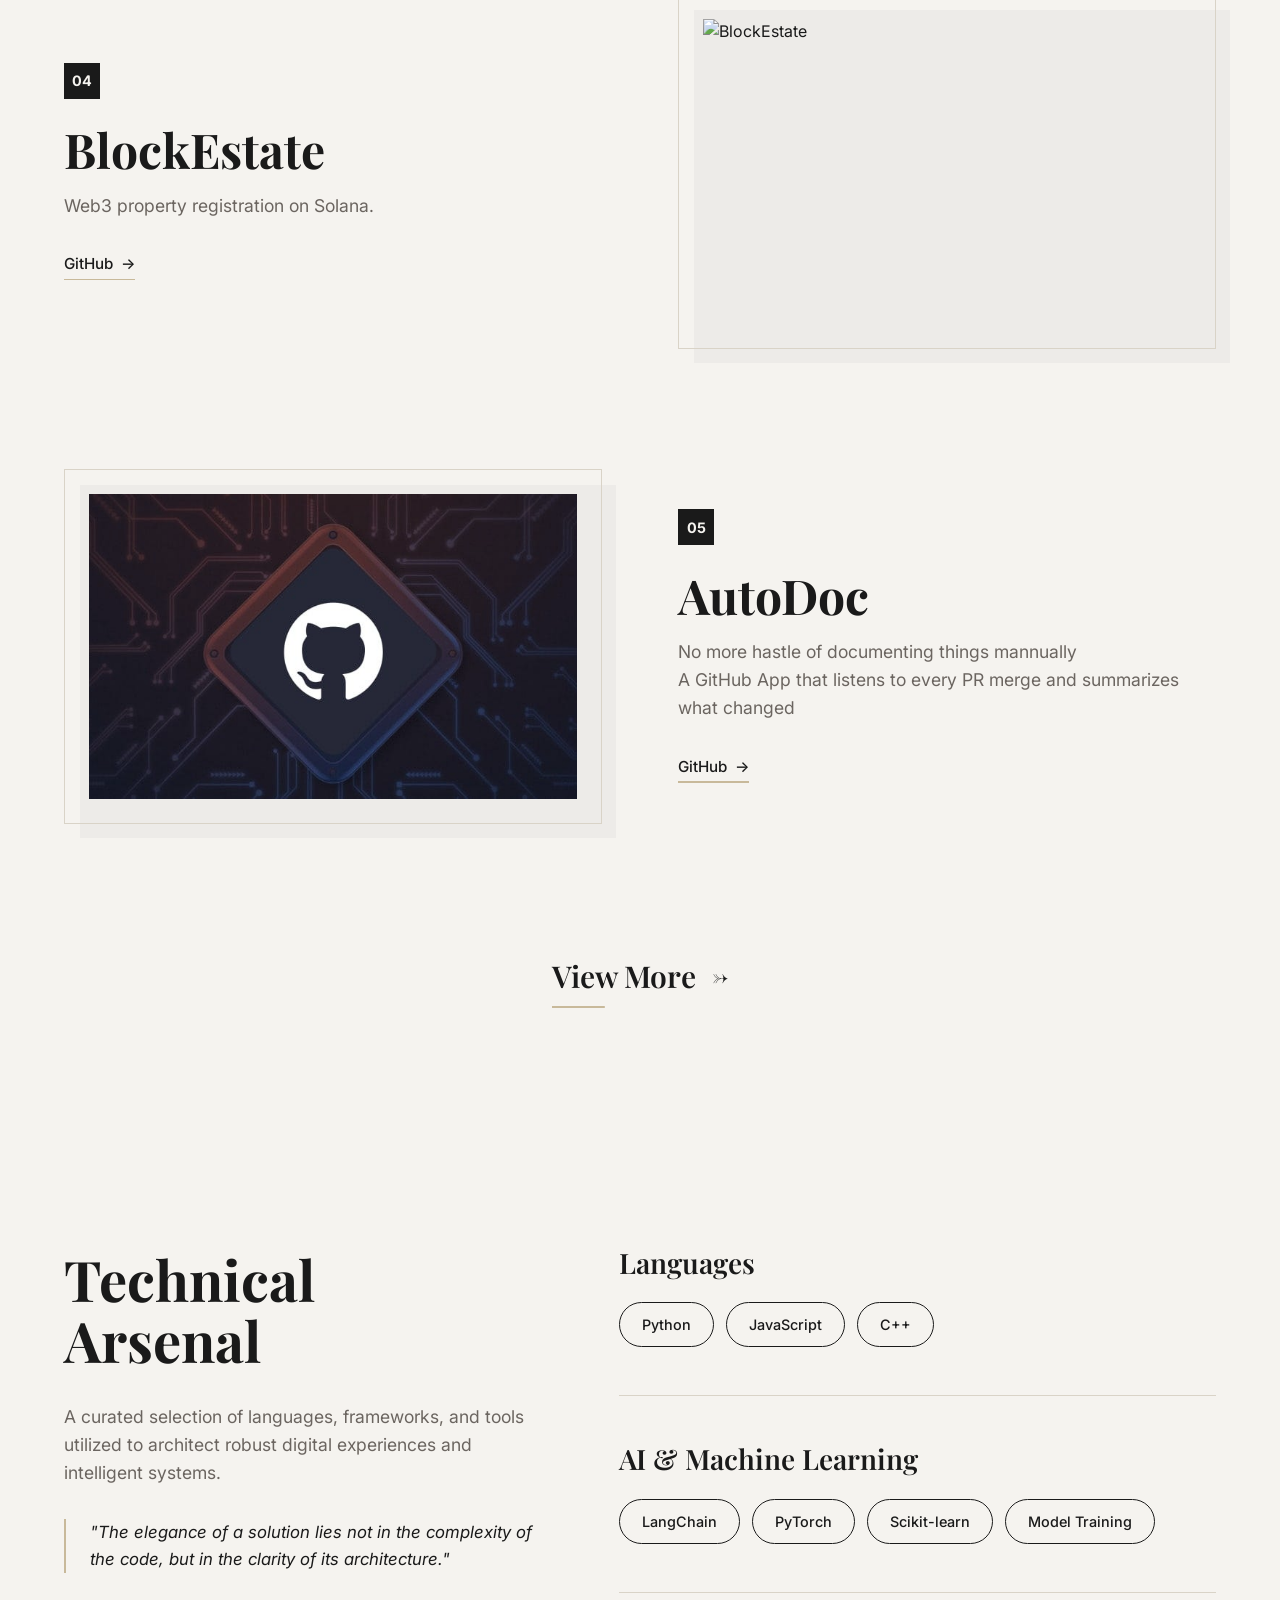
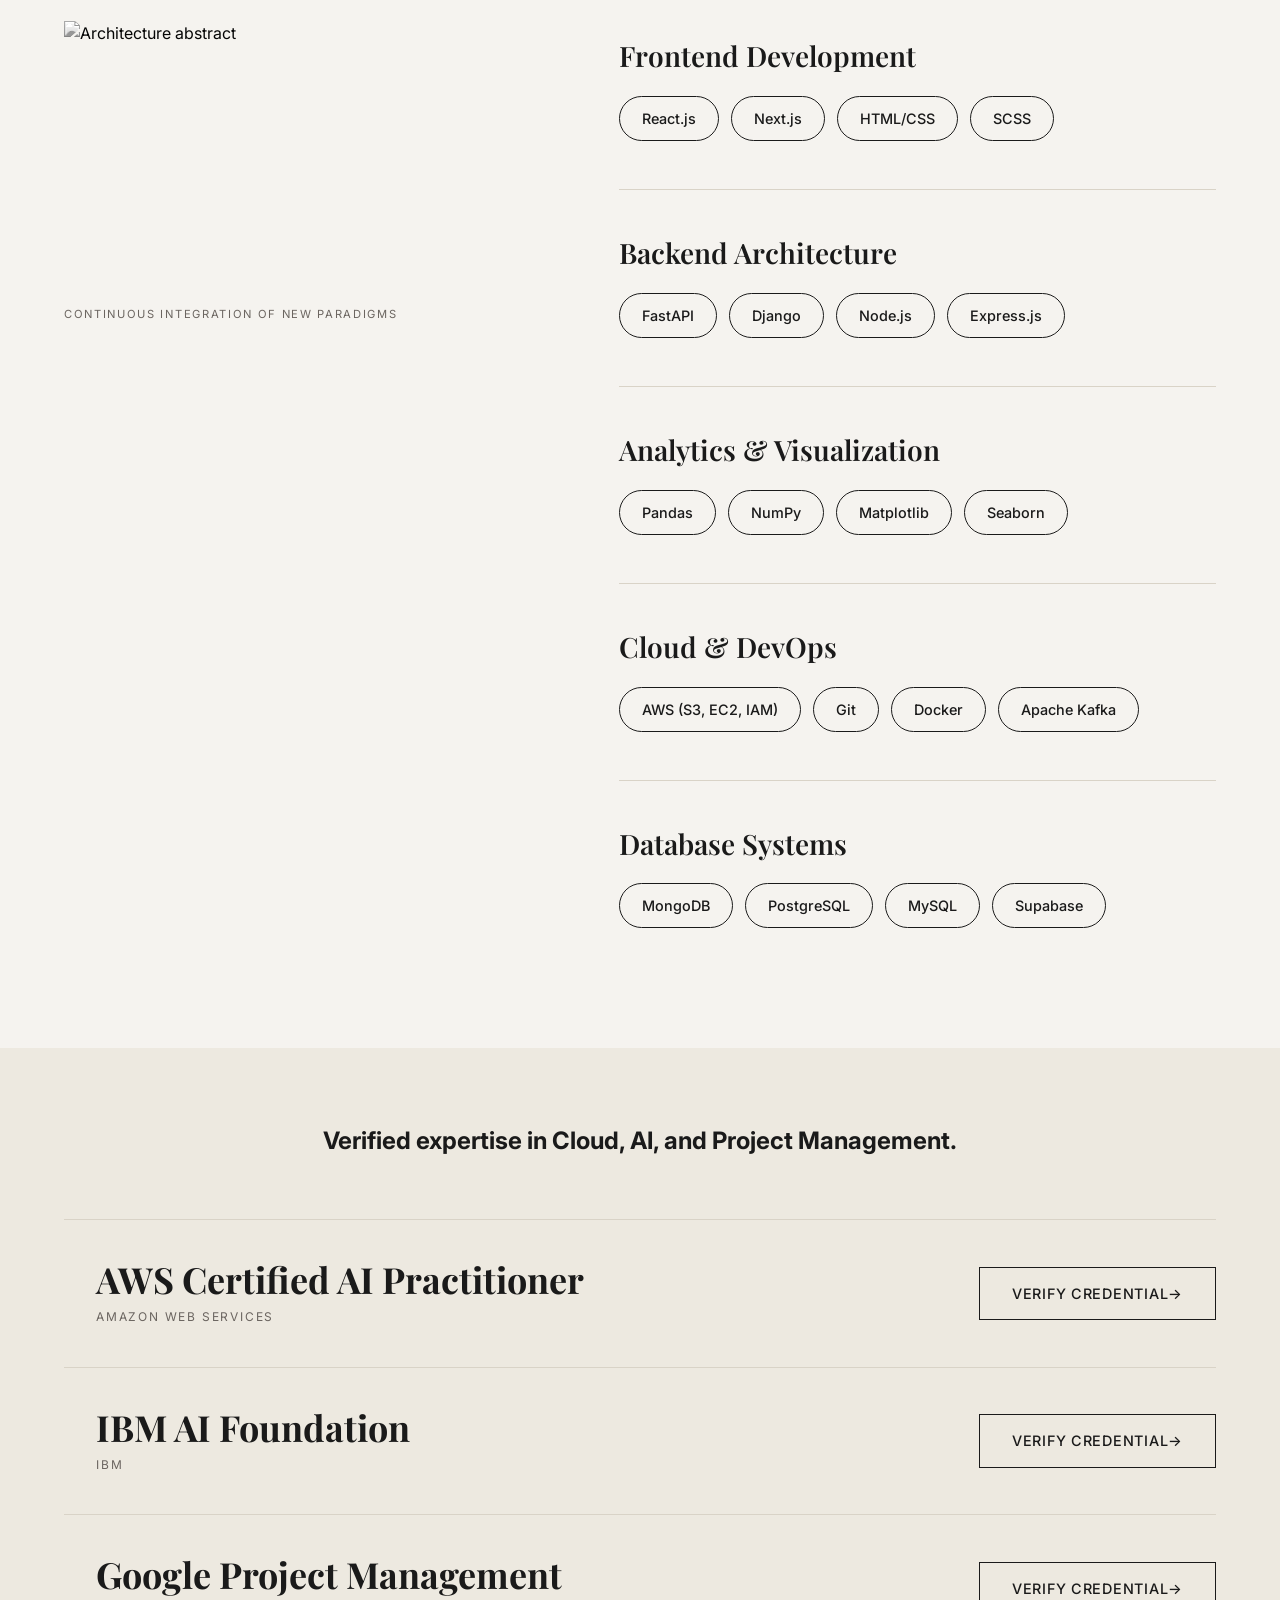
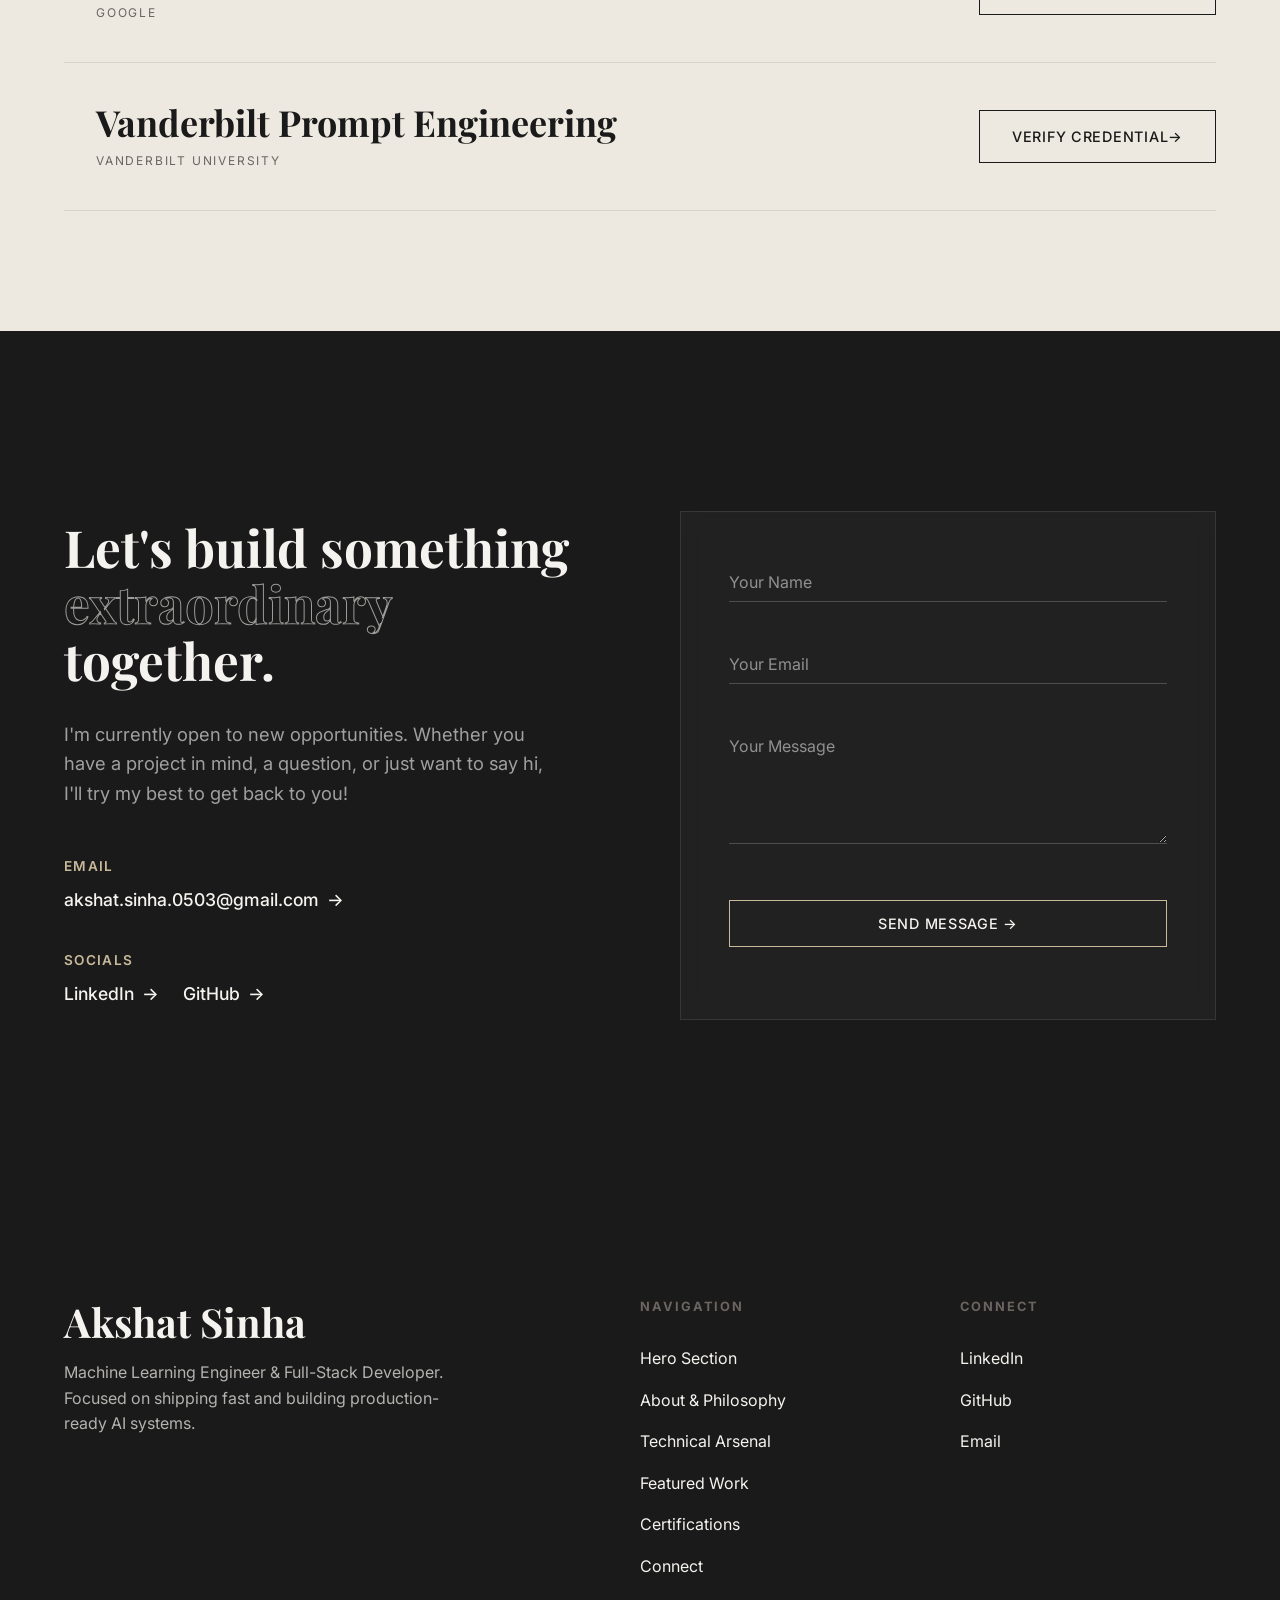
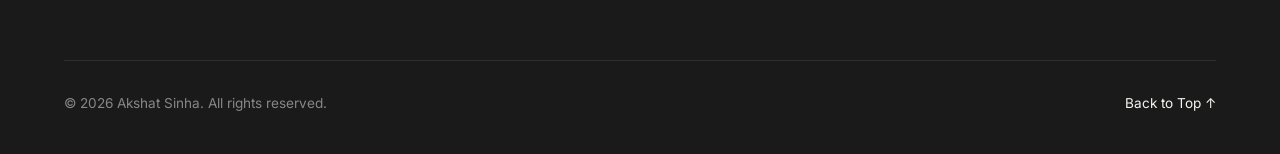
==== commit 92906c1e: "ui changes" ====
--- a/index.html
+++ b/index.html
@@ -5,7 +5,7 @@
     <meta charset="UTF-8">
     <meta name="viewport" content="width=device-width, initial-scale=1.0">
     <meta property="og:image" content="./assets/thumbnail.png">
-    <link rel="icon" href="icon.ico" type="image/icon type">
+    <link rel="icon" href="./assets/icon.ico" type="image/x-icon">
     <title>Akshat Sinha | ML Engineer & Full-Stack Developer</title>
     <meta name="description"
         content="Portfolio of Akshat Sinha, Machine Learning Engineer & Full-Stack Developer focused on shipping fast and building production-ready AI systems.">
@@ -142,14 +142,41 @@
                     <p>Experienced in developing scalable applications using FastAPI, Django, React, and AWS, with
                         hands-on work in real-time data and AI pipelines.</p>
                 </div>
-                <div class="divider"></div>
-
-                <div class="quote-container">
-                    <h3 class="ghost-quote text-reveal">"Focused on shipping fast and building production-ready AI
-                        systems."</h3>
-                </div>
             </div>
         </section>
+
+        <!-- Animated Marquee Separator -->
+        <div class="marquee-section reveal-fade-up">
+            <div class="marquee-container">
+                <div class="marquee-content">
+                    <span>MACHINE LEARNING</span>
+                    <span class="star">✦</span>
+                    <span>FULL-STACK DEVELOPMENT</span>
+                    <span class="star">✦</span>
+                    <span>SCALABLE ARCHITECTURE</span>
+                    <span class="star">✦</span>
+                    <span>AI PIPELINES</span>
+                    <span class="star">✦</span>
+                    <span>DEVELOPMENT</span>
+                    <span class="star">✦</span>
+                    <span>OPERATIONS</span>
+                    <span class="star">✦</span>
+                </div>
+                <!-- Duplicate for seamless scrolling -->
+                <div class="marquee-content" aria-hidden="true">
+                    <span>MACHINE LEARNING</span>
+                    <span class="star">✦</span>
+                    <span>FULL-STACK DEVELOPMENT</span>
+                    <span class="star">✦</span>
+                    <span>SCALABLE ARCHITECTURE</span>
+                    <span class="star">✦</span>
+                    <span>AI PIPELINES</span>
+                    <span class="star">✦</span>
+                    <span>SYSTEM DESIGN</span>
+                    <span class="star">✦</span>
+                </div>
+            </div>
+        </div>
 
         <!-- Featured Work Section -->
         <section id="featured-work" class="featured-section">
--- a/style.css
+++ b/style.css
@@ -439,7 +439,8 @@
 
 /* About Section */
 .about-section {
-    padding: var(--section-py) 0;
+    padding-top: var(--section-py);
+    padding-bottom: 3rem;
 }
 
 .about-container {
@@ -493,6 +494,78 @@
     line-height: 1.2;
     text-align: center;
     opacity: 0.8;
+}
+
+/* Marquee Separator */
+.marquee-section {
+    width: 100vw;
+    margin-left: calc(-50vw + 50%);
+    background-color: var(--accent-dark);
+    color: var(--bg-primary);
+    padding: 1.5rem 0;
+    overflow: hidden;
+    position: relative;
+    transform: rotate(-2deg) scale(1.02);
+    z-index: 10;
+    margin-top: 2rem;
+    margin-bottom: 6rem;
+    border-top: 2px solid var(--accent-tan);
+    border-bottom: 2px solid var(--accent-tan);
+    transition: background-color 0.4s ease, color 0.4s ease, border-color 0.4s ease, transform 0.4s ease;
+}
+
+.marquee-section:hover {
+    background-color: var(--accent-tan);
+    color: var(--accent-dark);
+    border-color: var(--accent-dark);
+    transform: rotate(0deg) scale(1.02);
+}
+
+.marquee-section:hover .star {
+    color: var(--bg-primary);
+}
+
+.marquee-container {
+    display: flex;
+    white-space: nowrap;
+    width: fit-content;
+    animation: scroll-marquee 20s linear infinite;
+}
+
+.marquee-container:hover {
+    animation-play-state: paused;
+}
+
+.marquee-content {
+    display: flex;
+    align-items: center;
+    gap: 3rem;
+    padding-right: 3rem;
+}
+
+.marquee-content span {
+    font-family: var(--font-heading);
+    font-size: 2rem;
+    font-weight: 600;
+    letter-spacing: 0.05em;
+    text-transform: uppercase;
+    font-style: italic;
+}
+
+.marquee-content .star {
+    font-size: 1.5rem;
+    color: var(--accent-tan);
+    font-style: normal;
+    transition: color 0.4s ease;
+}
+
+@keyframes scroll-marquee {
+    0% {
+        transform: translateX(0);
+    }
+    100% {
+        transform: translateX(-50%);
+    }
 }
 
 /* Featured Work Section */
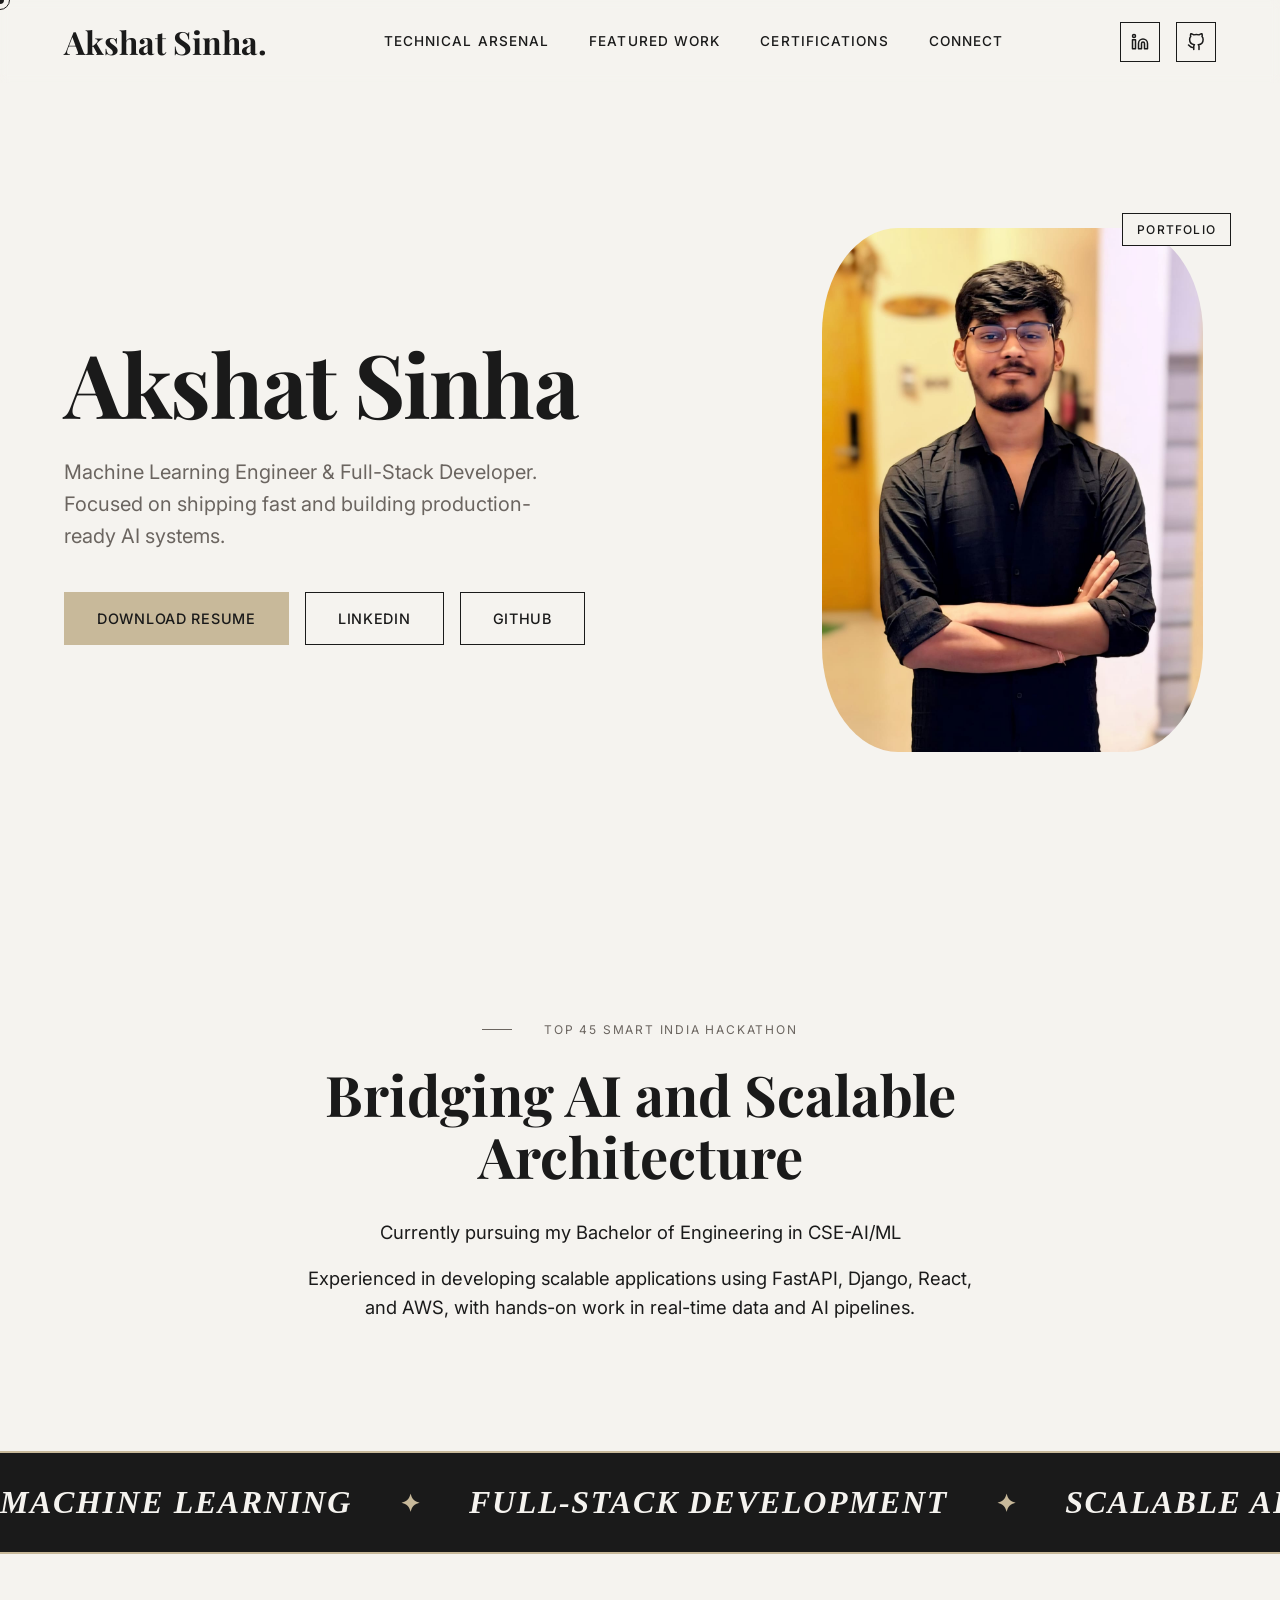
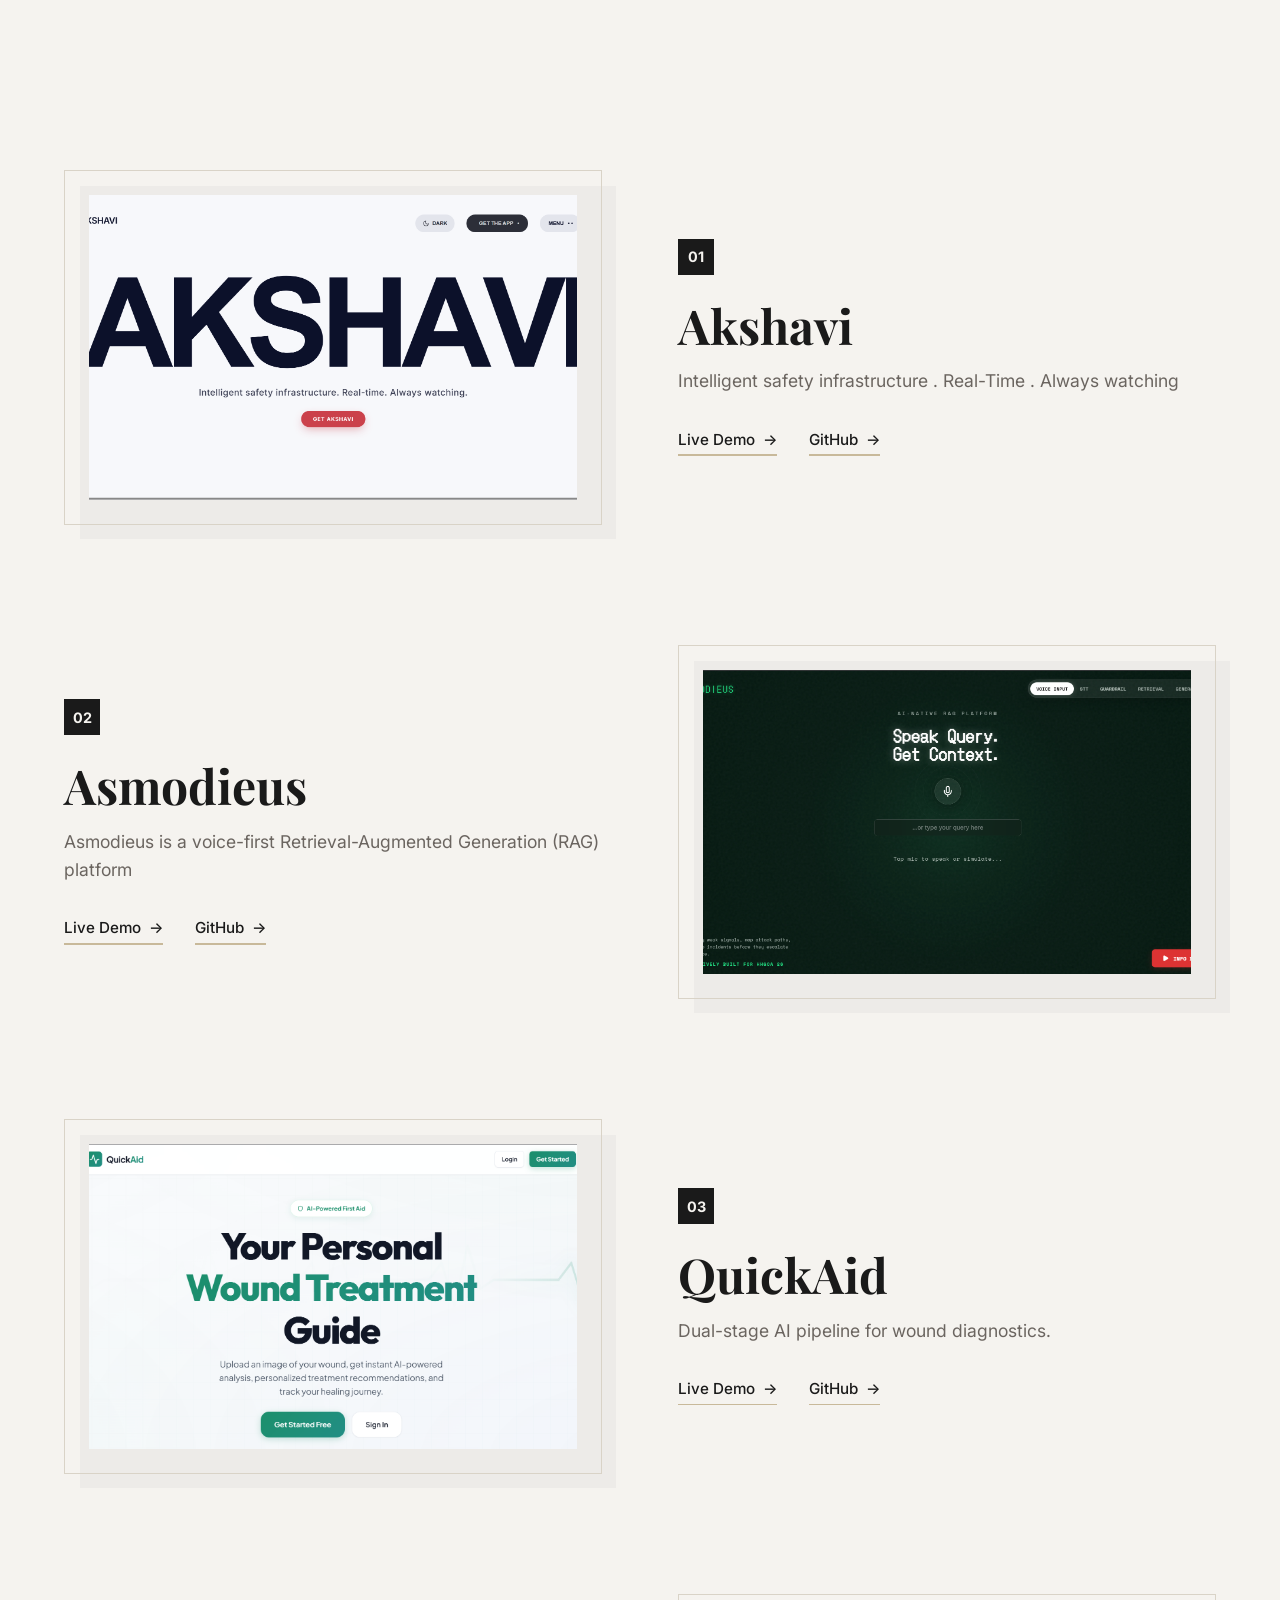
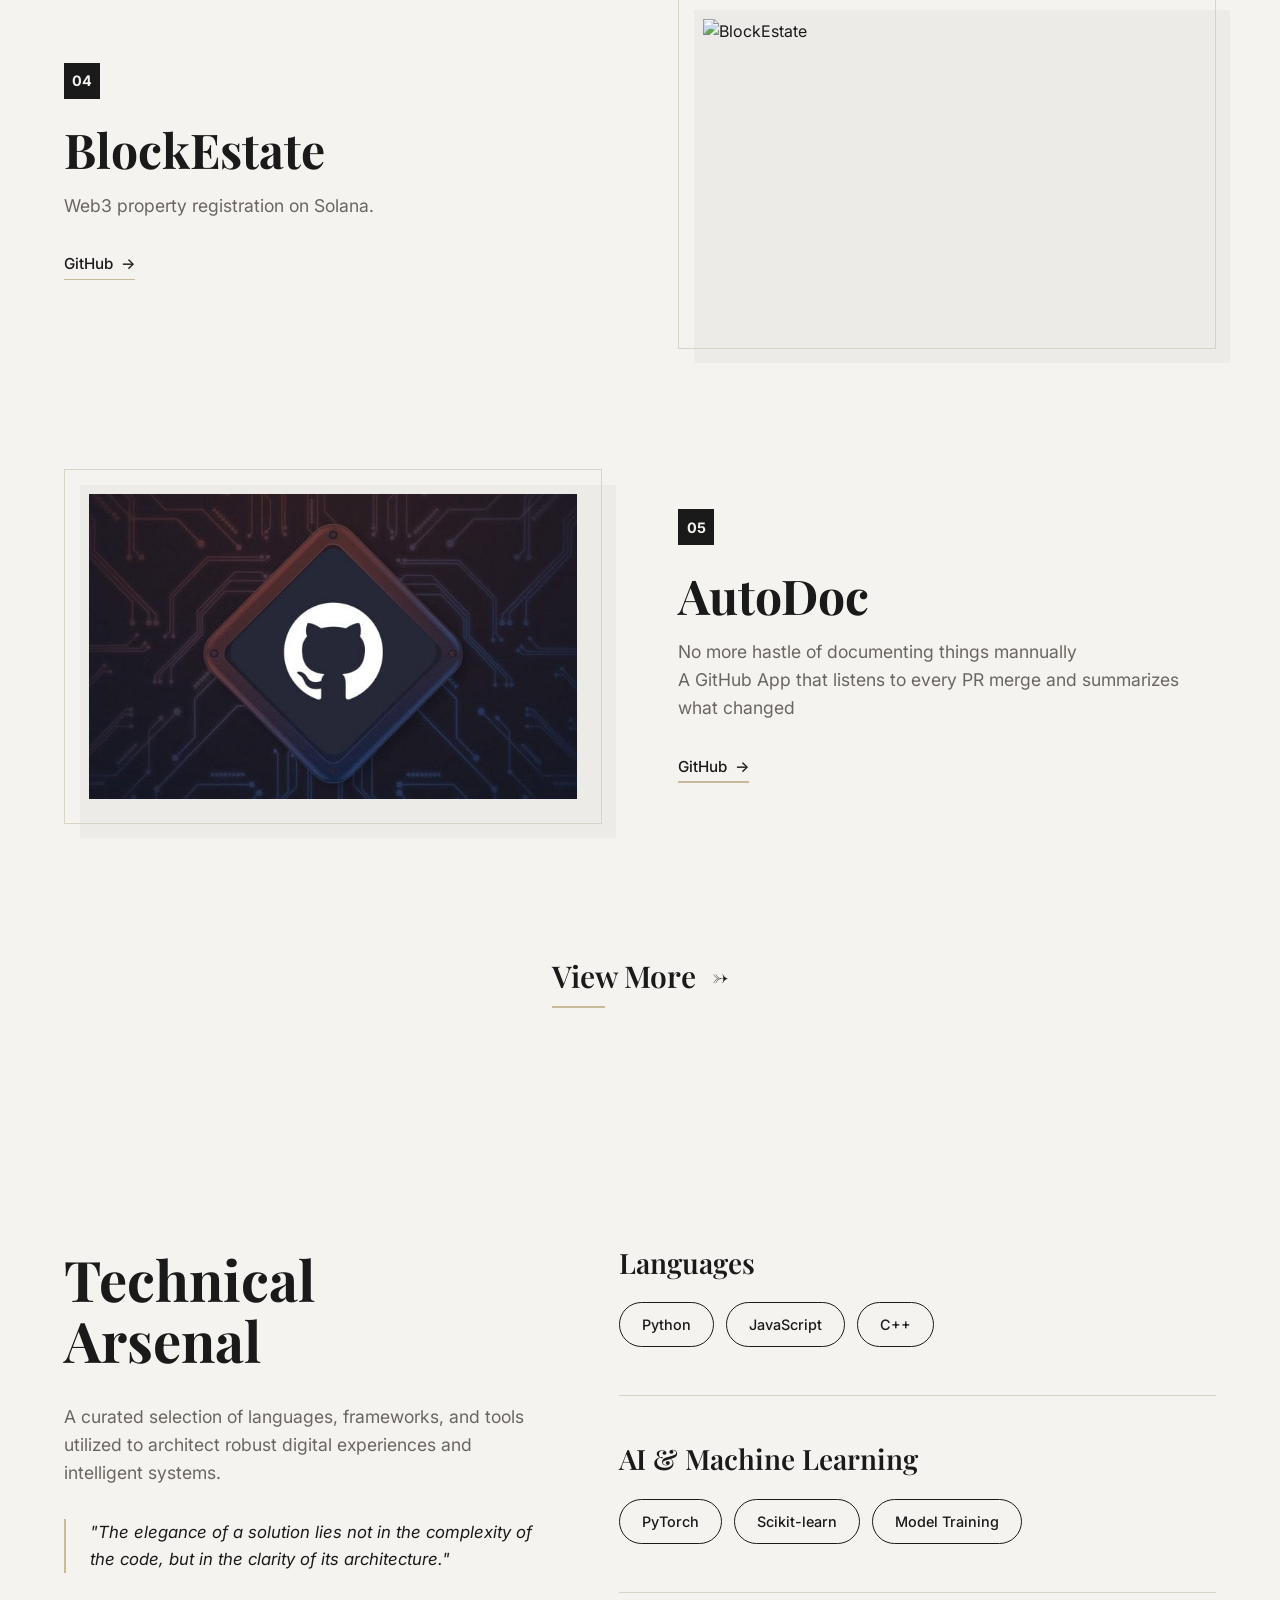
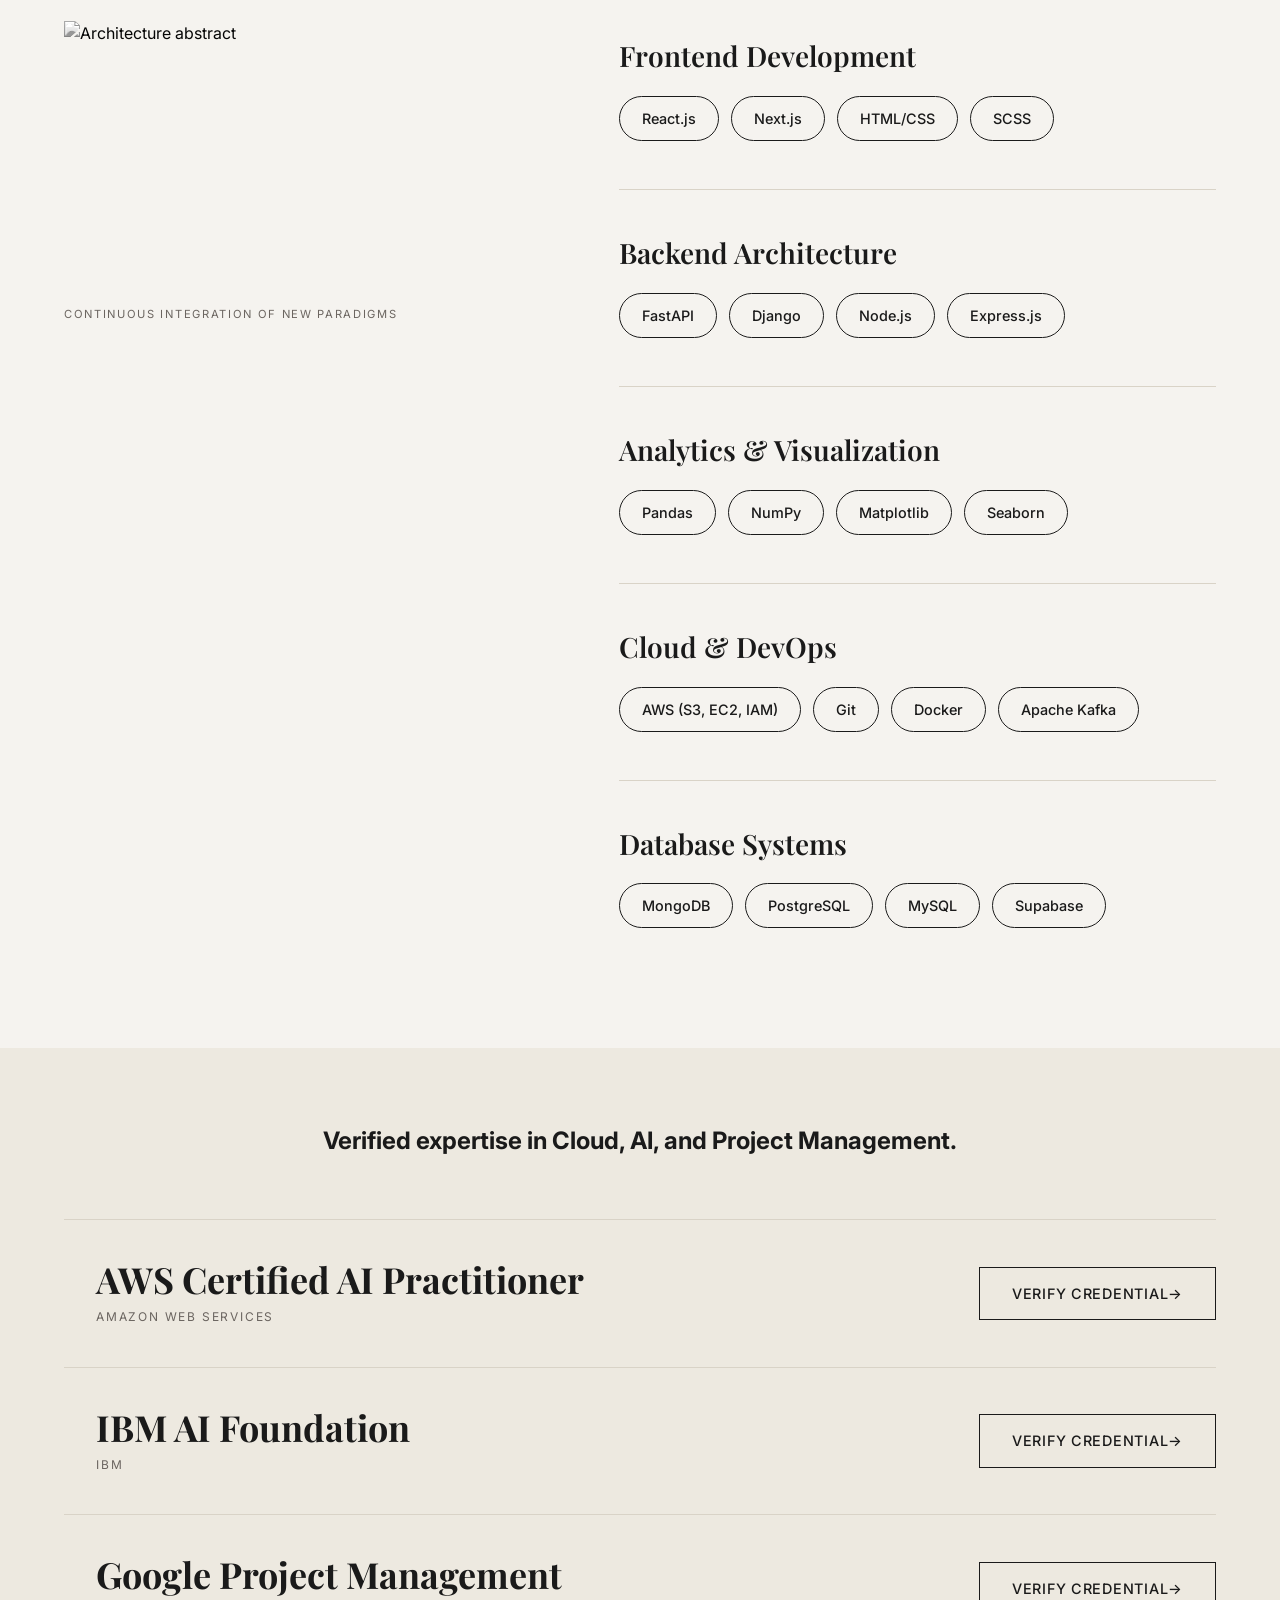
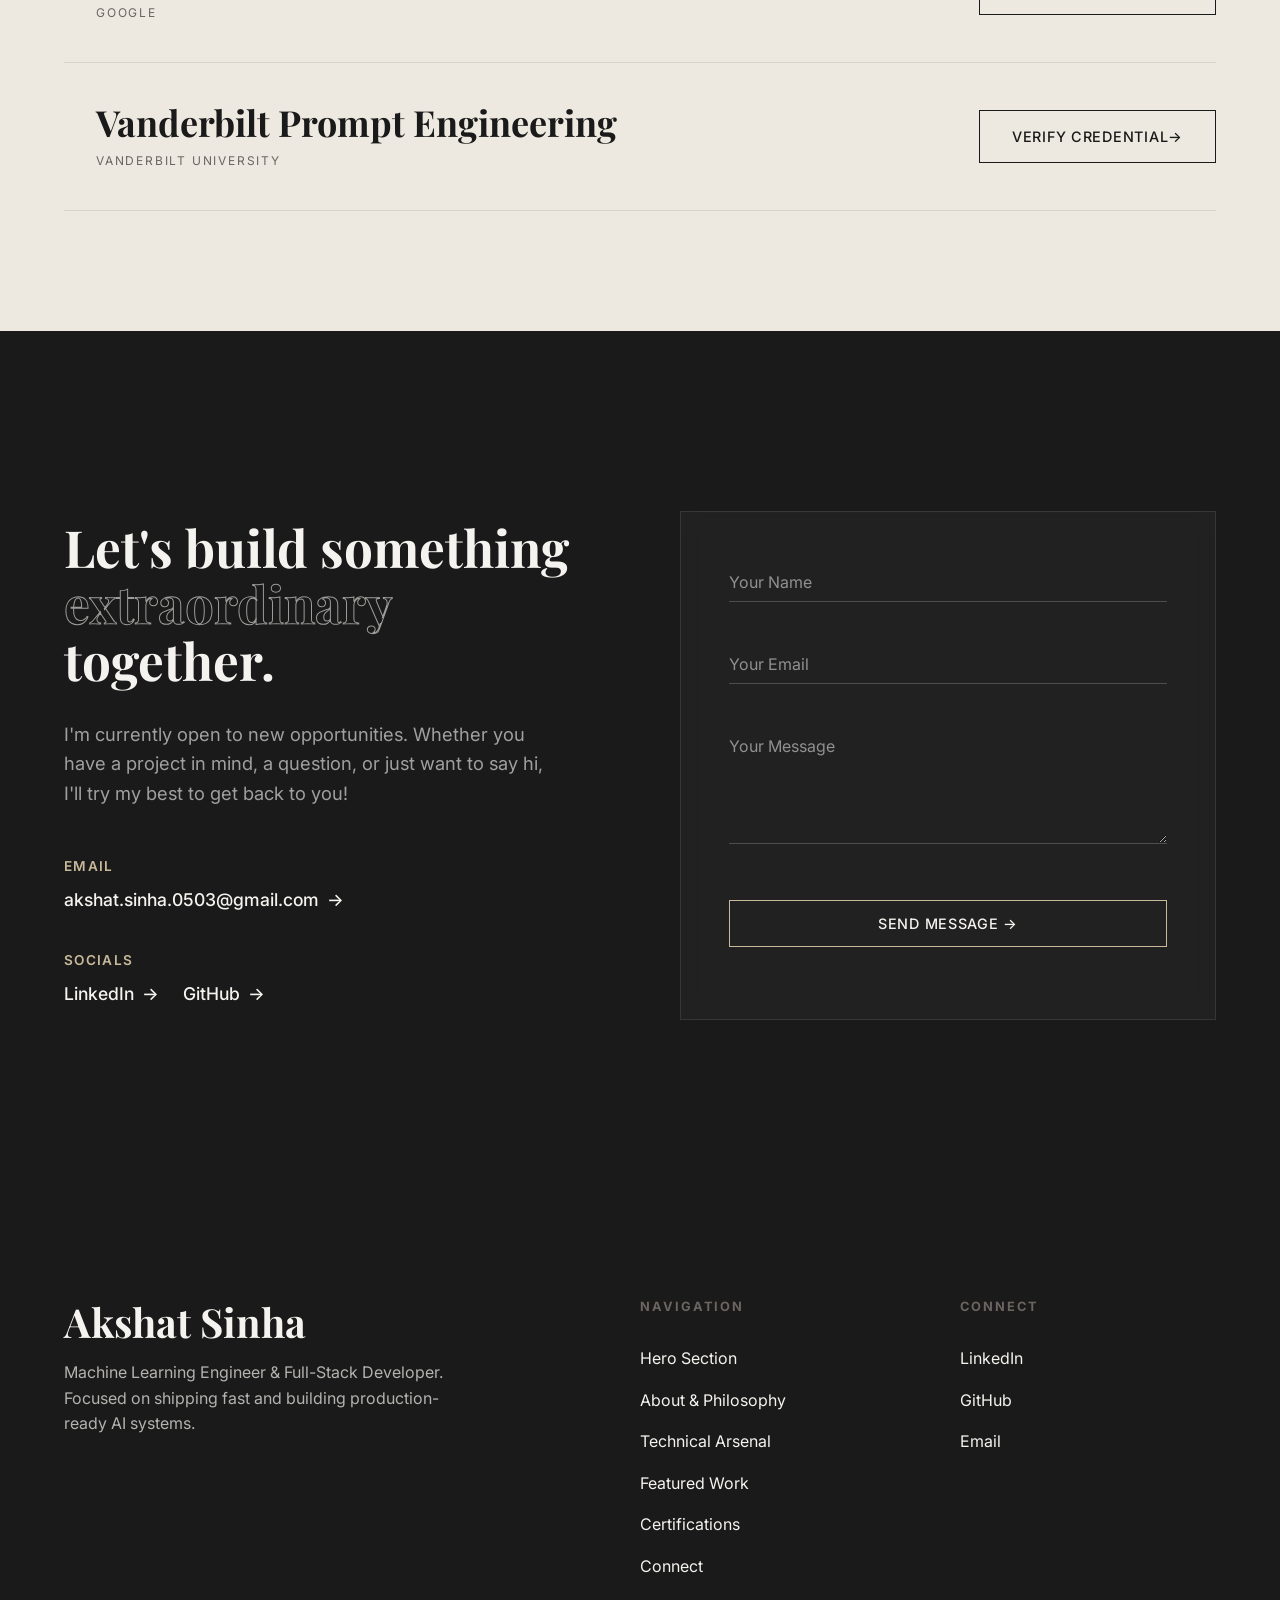
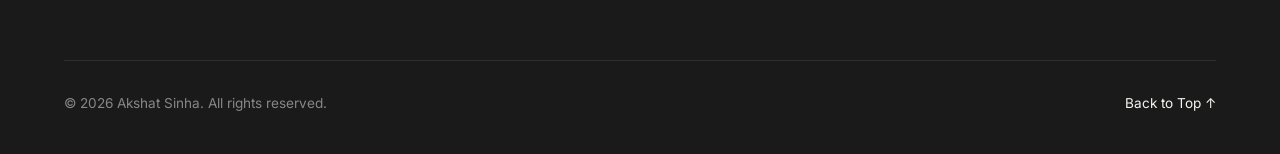
==== commit 8c0f1e65: "changes" ====
--- a/index.html
+++ b/index.html
@@ -333,7 +333,7 @@
                     <div class="skill-category reveal-fade-up">
                         <h3 class="category-title">AI & Machine Learning</h3>
                         <div class="skill-tags">
-                            <span class="skill-pill"> LangChain</span>
+
                             <span class="skill-pill"> PyTorch</span>
                             <span class="skill-pill"> Scikit-learn</span>
                             <span class="skill-pill"> Model Training</span>
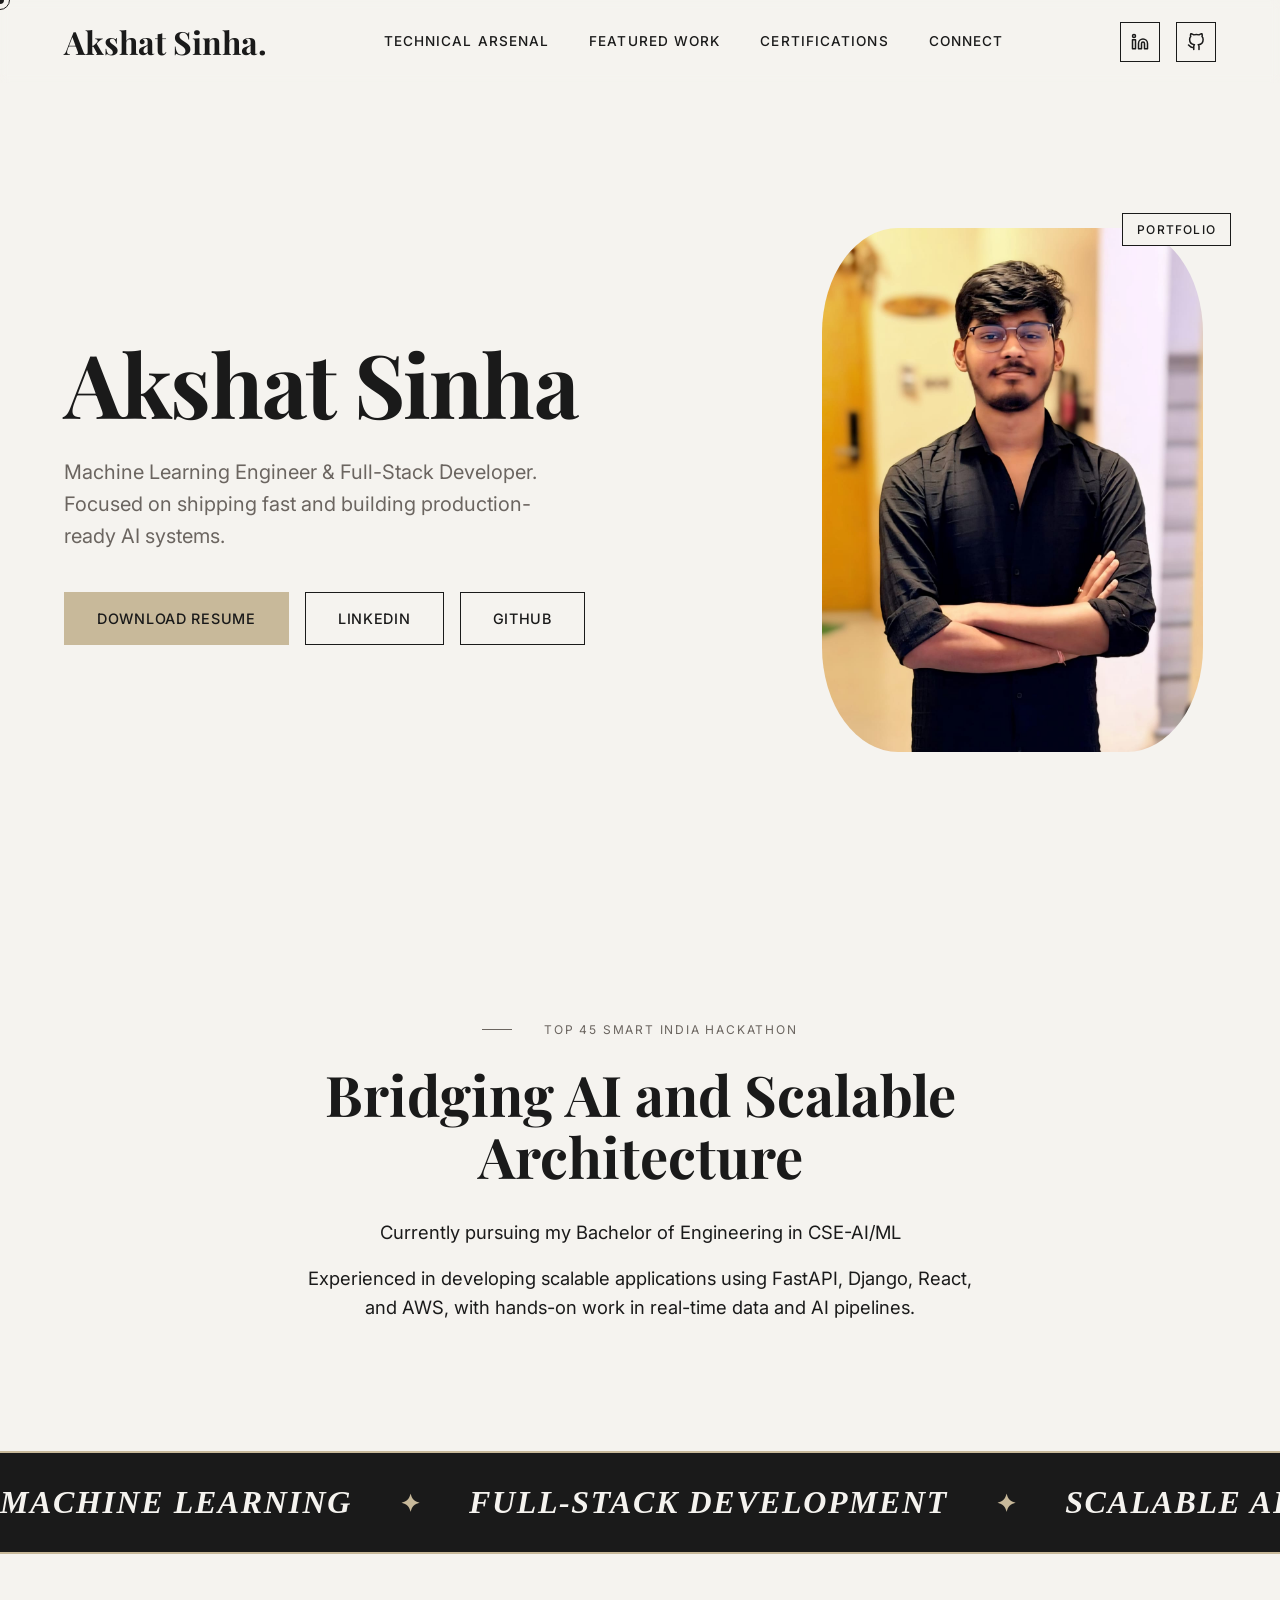
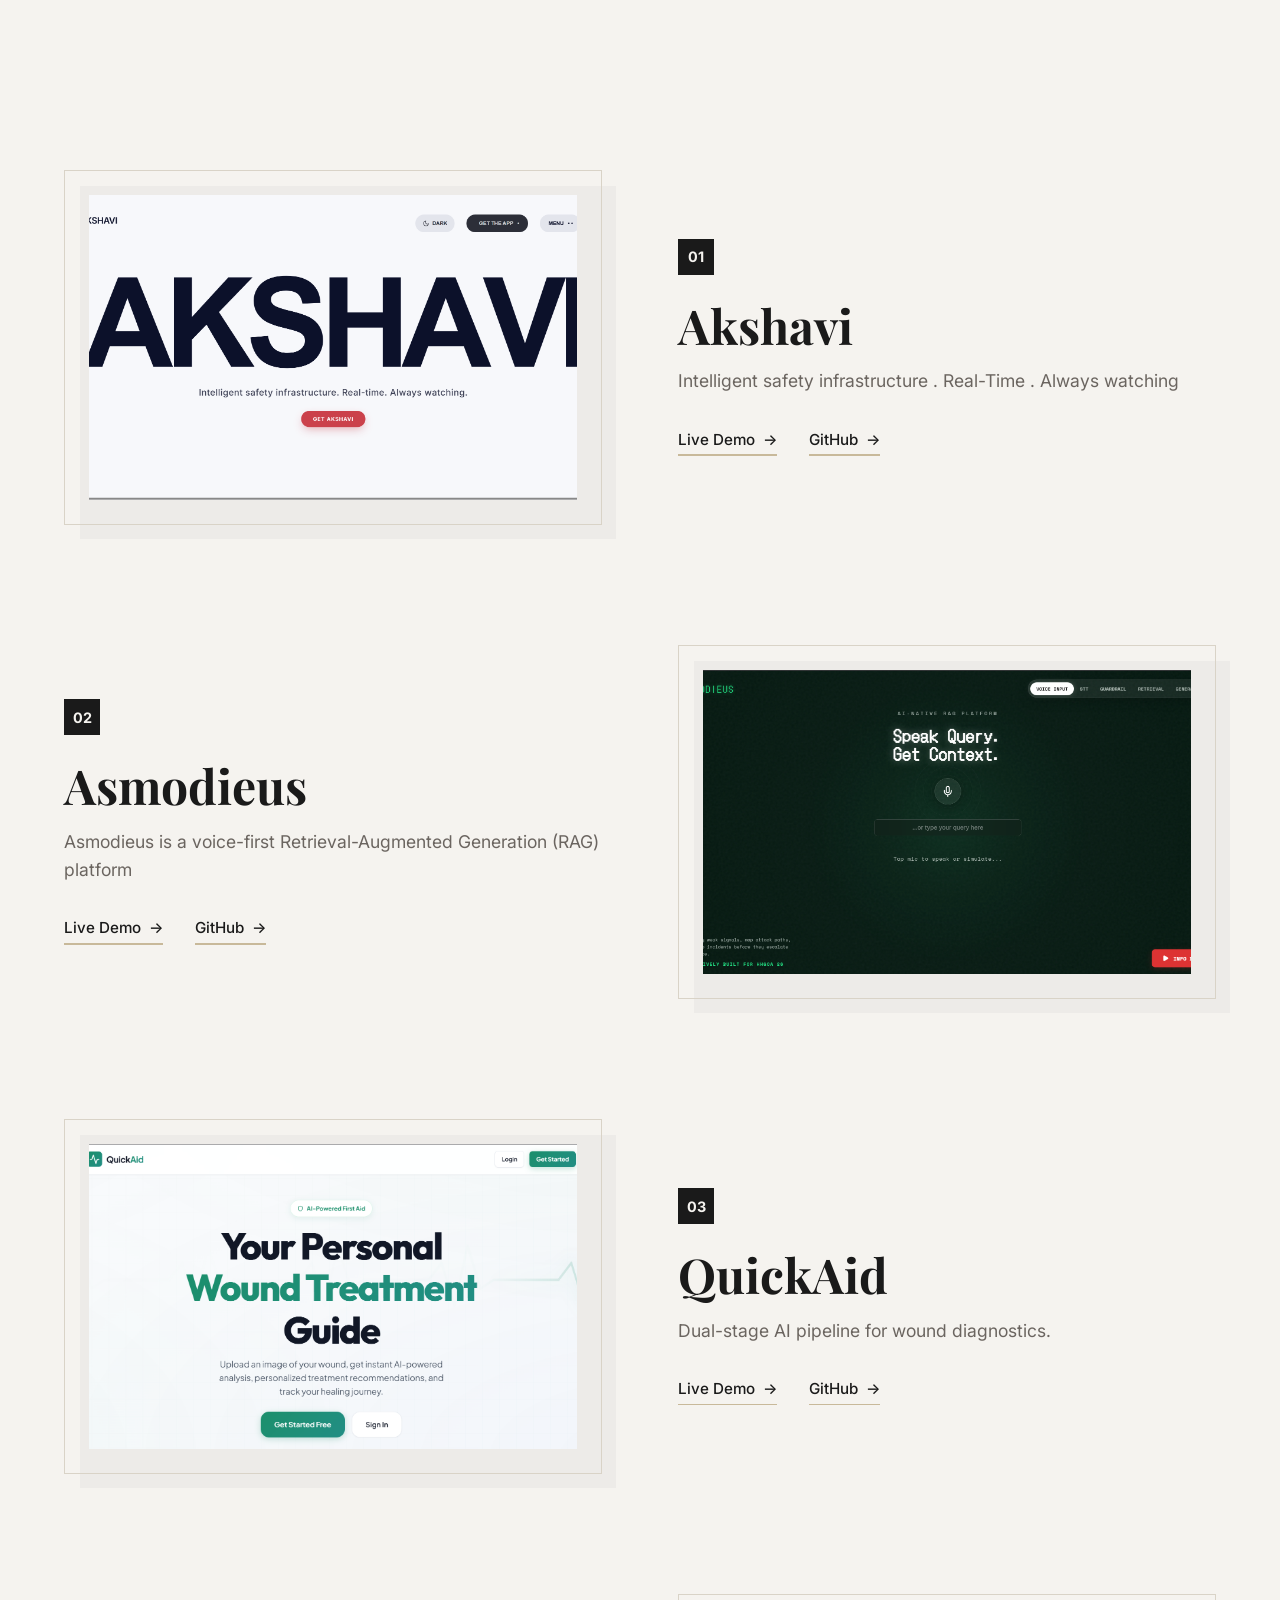
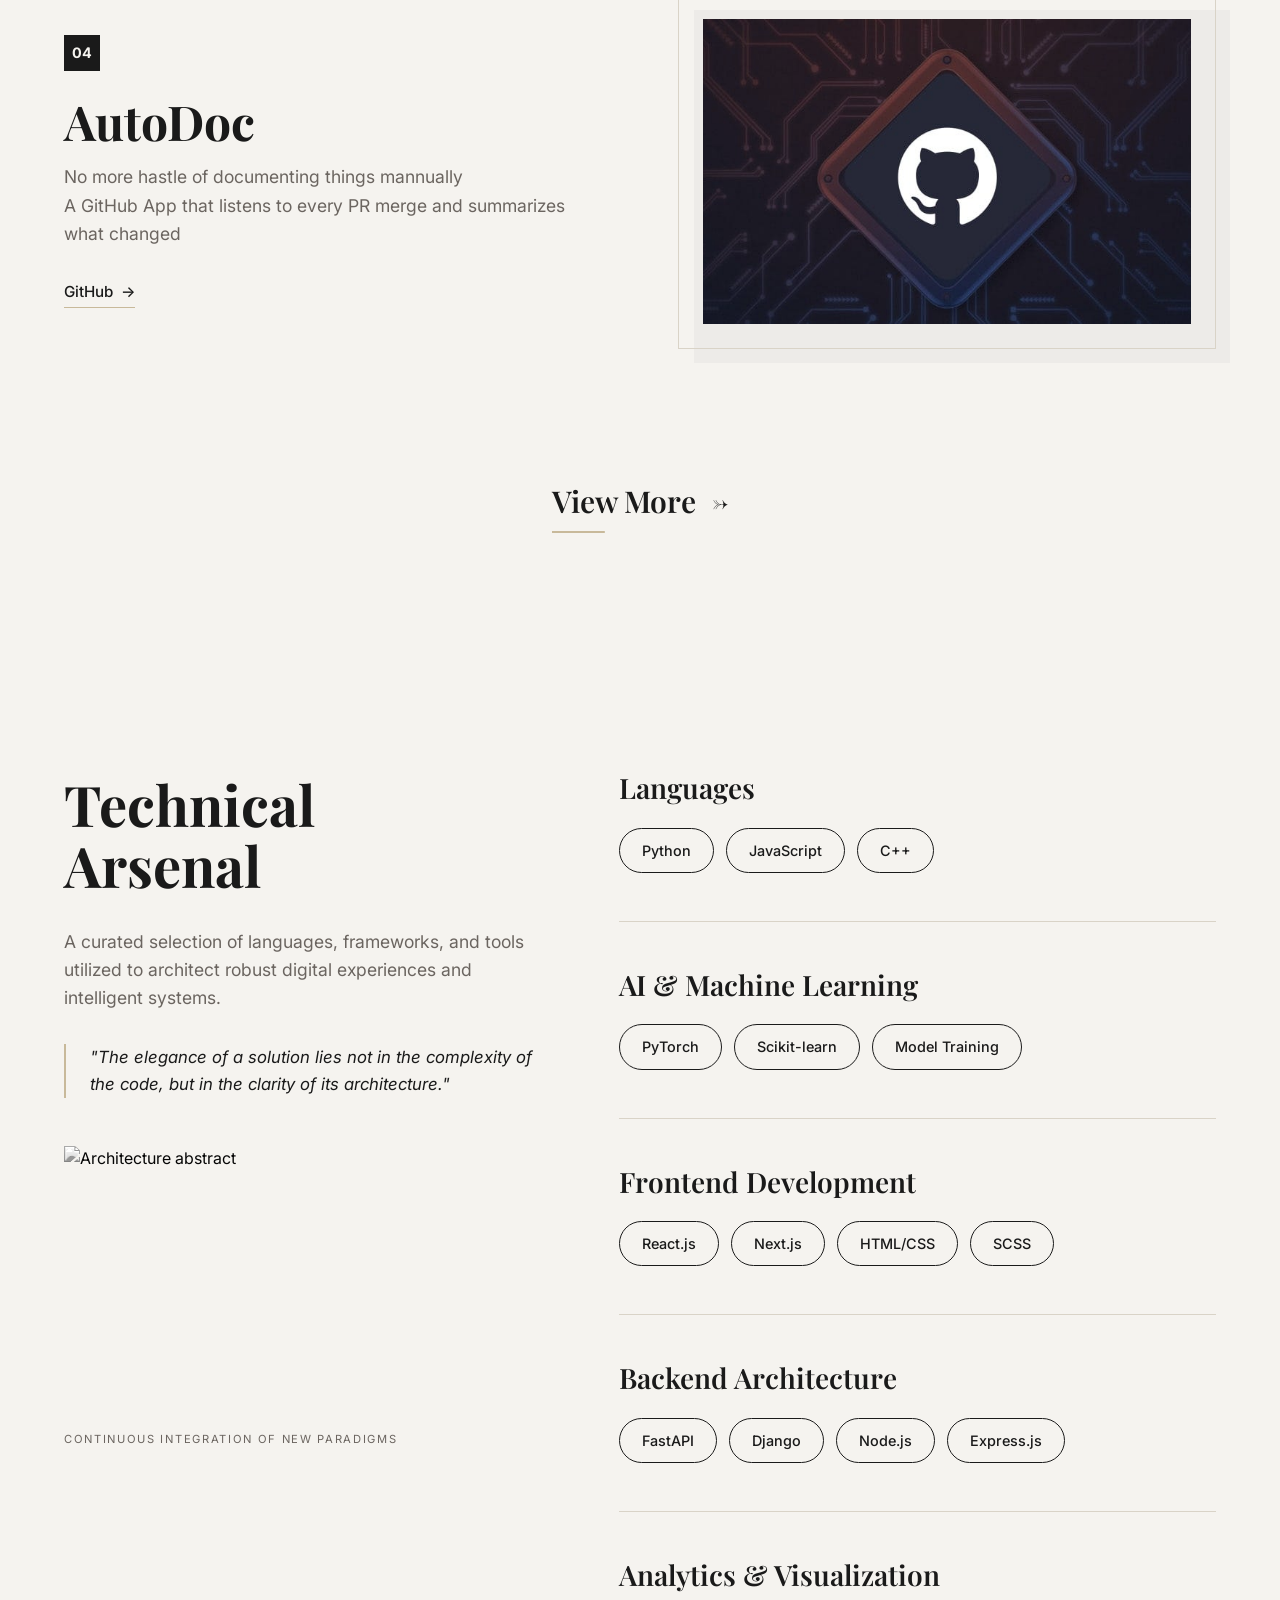
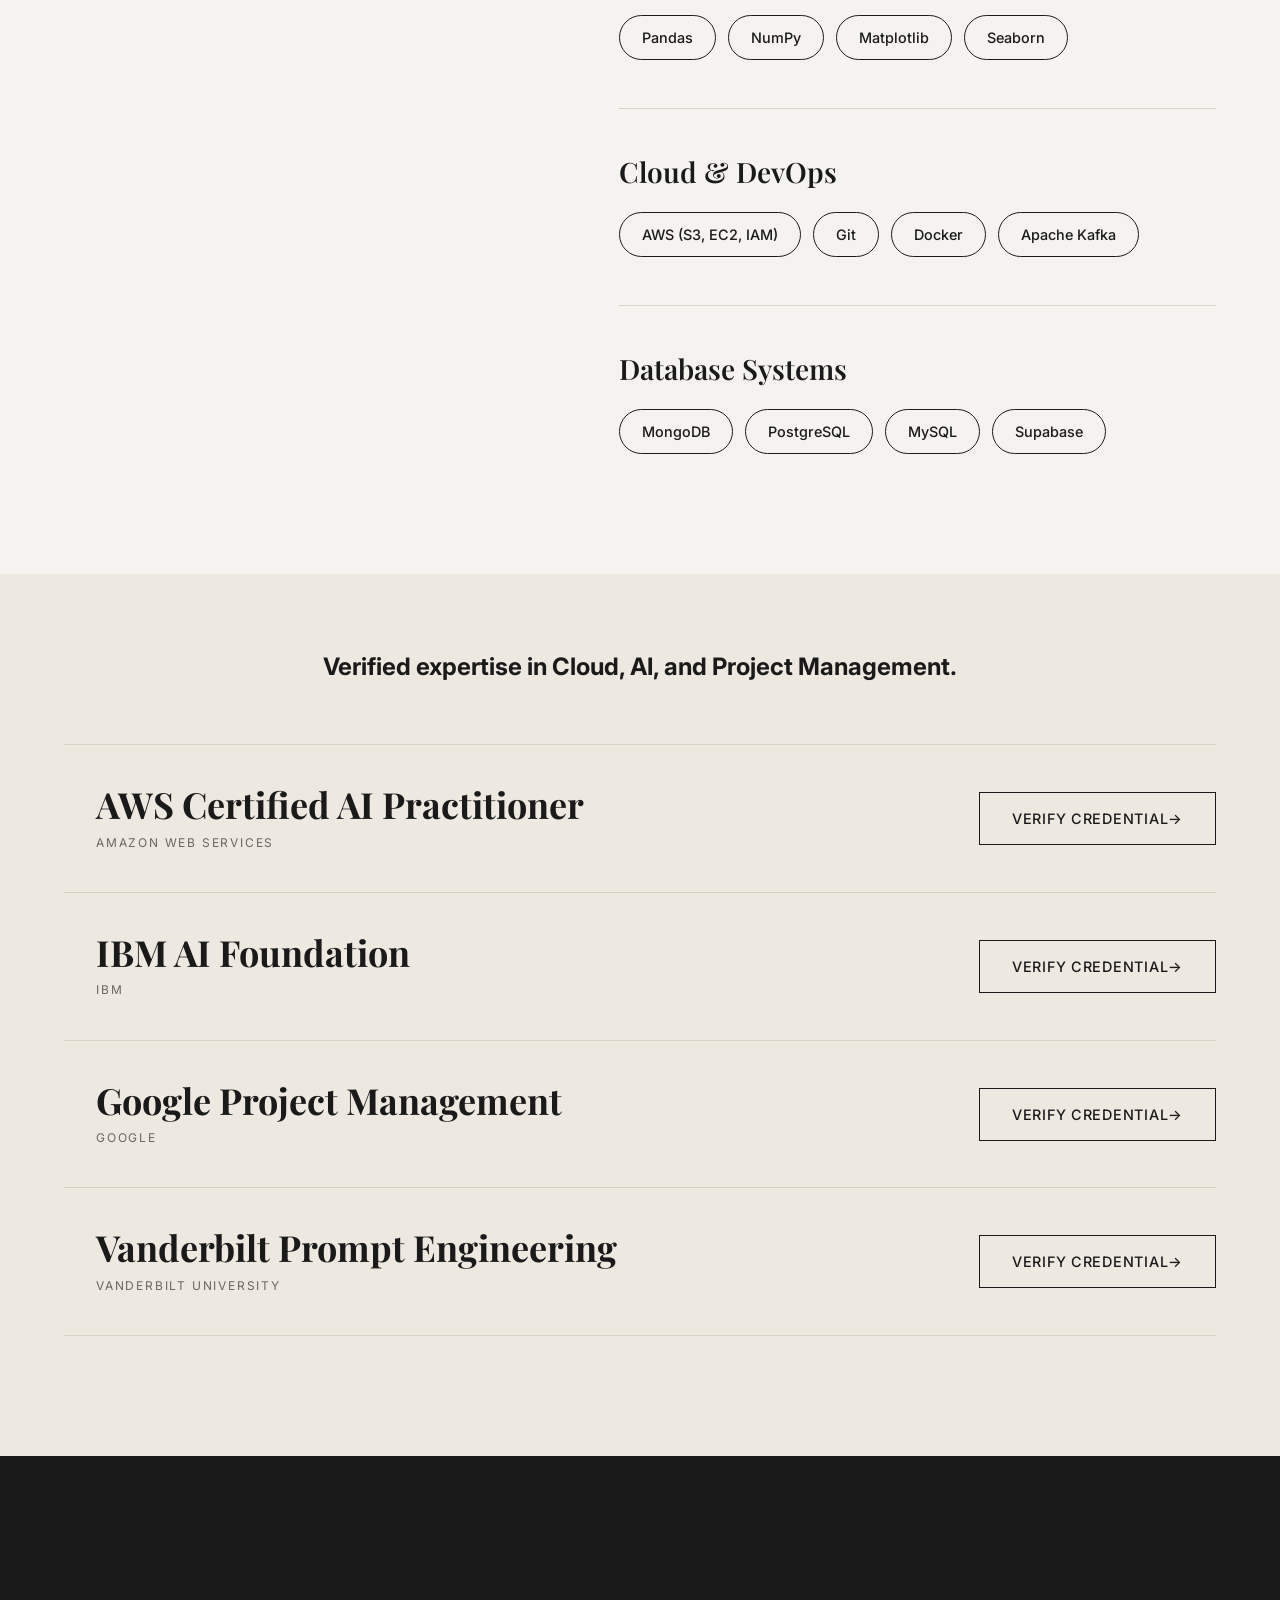
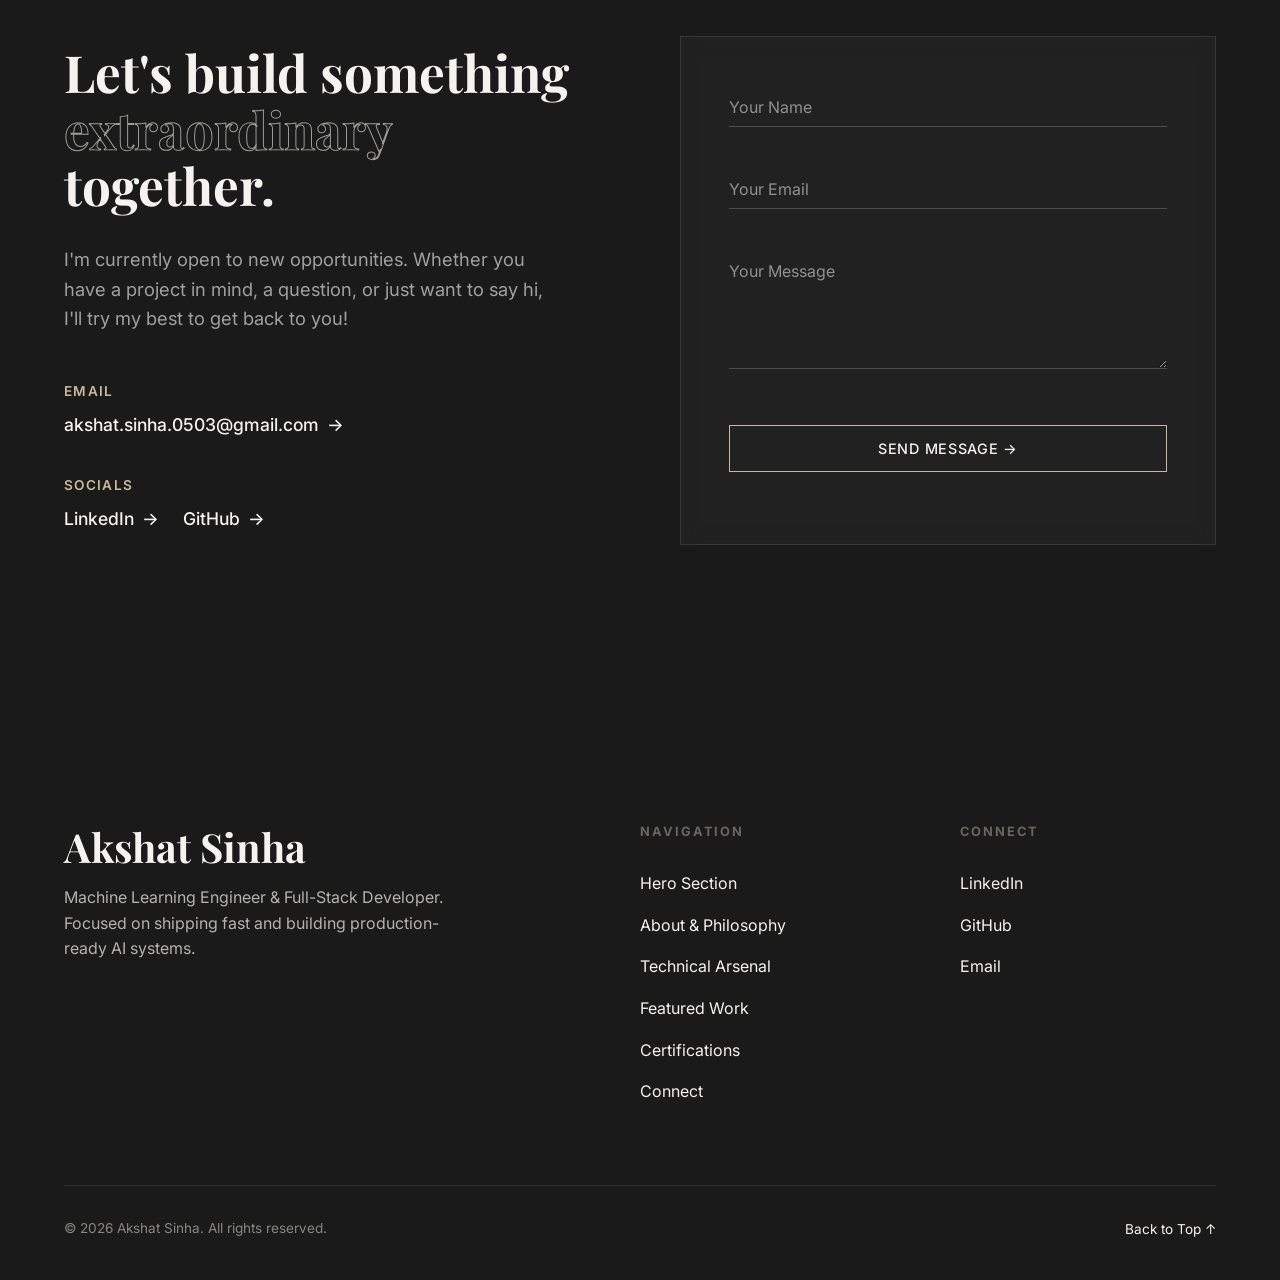
==== commit 7feb3a37: "updates" ====
--- a/index.html
+++ b/index.html
@@ -250,7 +250,7 @@
                 </div>
 
                 <!-- Project 3 -->
-                <div class="project-row reverse reveal-fade-up">
+                <!-- <div class="project-row reverse reveal-fade-up">
                     <div class="project-visual">
                         <div class="project-frame hover-zoom">
                             <img src="https://images.unsplash.com/photo-1600585154340-be6161a56a0c?q=80&w=800&auto=format&fit=crop"
@@ -266,10 +266,10 @@
                                     class="arrow">→</span></a>
                         </div>
                     </div>
-                </div>
+                </div> -->
 
                 <!-- Project 4 -->
-                <div class="project-row reveal-fade-up">
+                <div class="project-row reverse reveal-fade-up">
                     <div class="project-visual">
                         <div class="project-frame hover-zoom">
                             <a href="https://github.com/Akshat-sinha-75/Auto-Doc" target="_blank">
@@ -278,7 +278,7 @@
                         </div>
                     </div>
                     <div class="project-content">
-                        <div class="project-number">05</div>
+                        <div class="project-number">04</div>
                         <h3 class="project-title">AutoDoc</h3>
                         <p class="project-desc">No more hastle of documenting things mannually <br>A GitHub App that
                             listens to every PR merge and summarizes what changed </p>
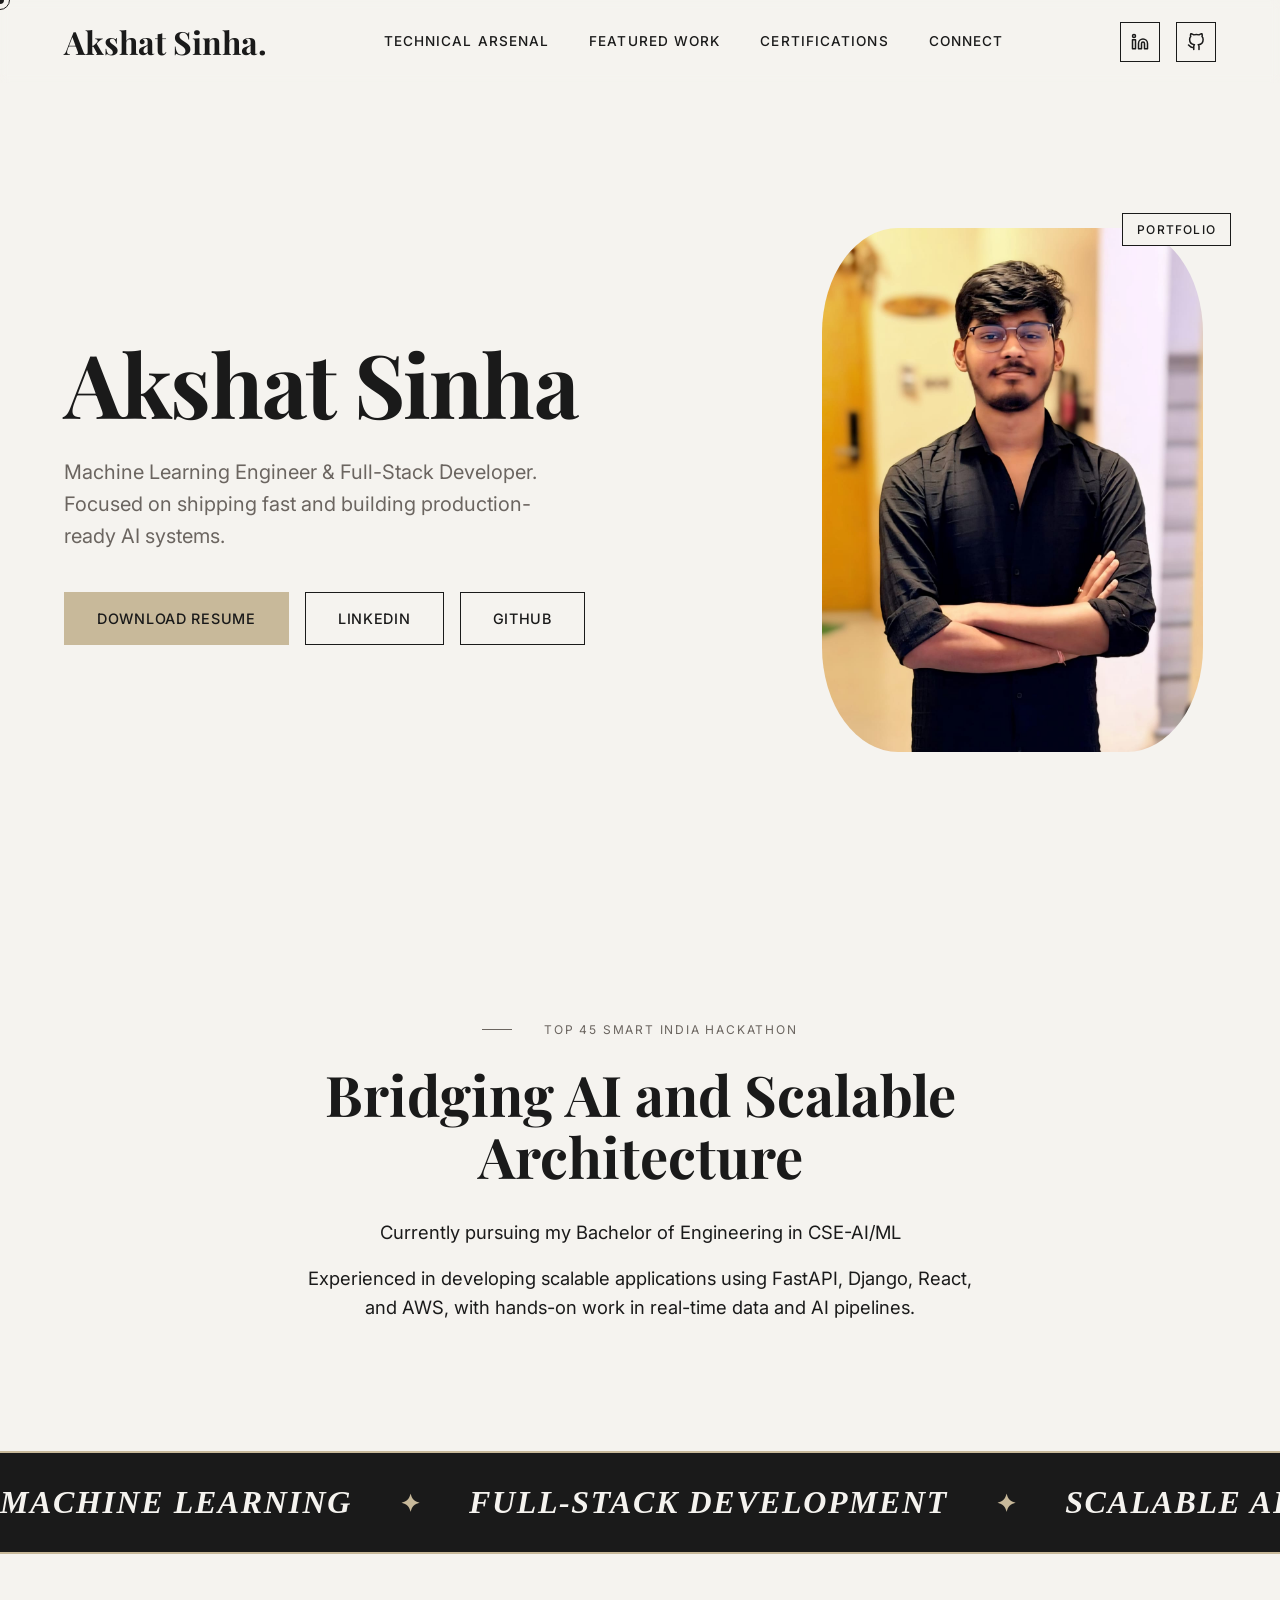
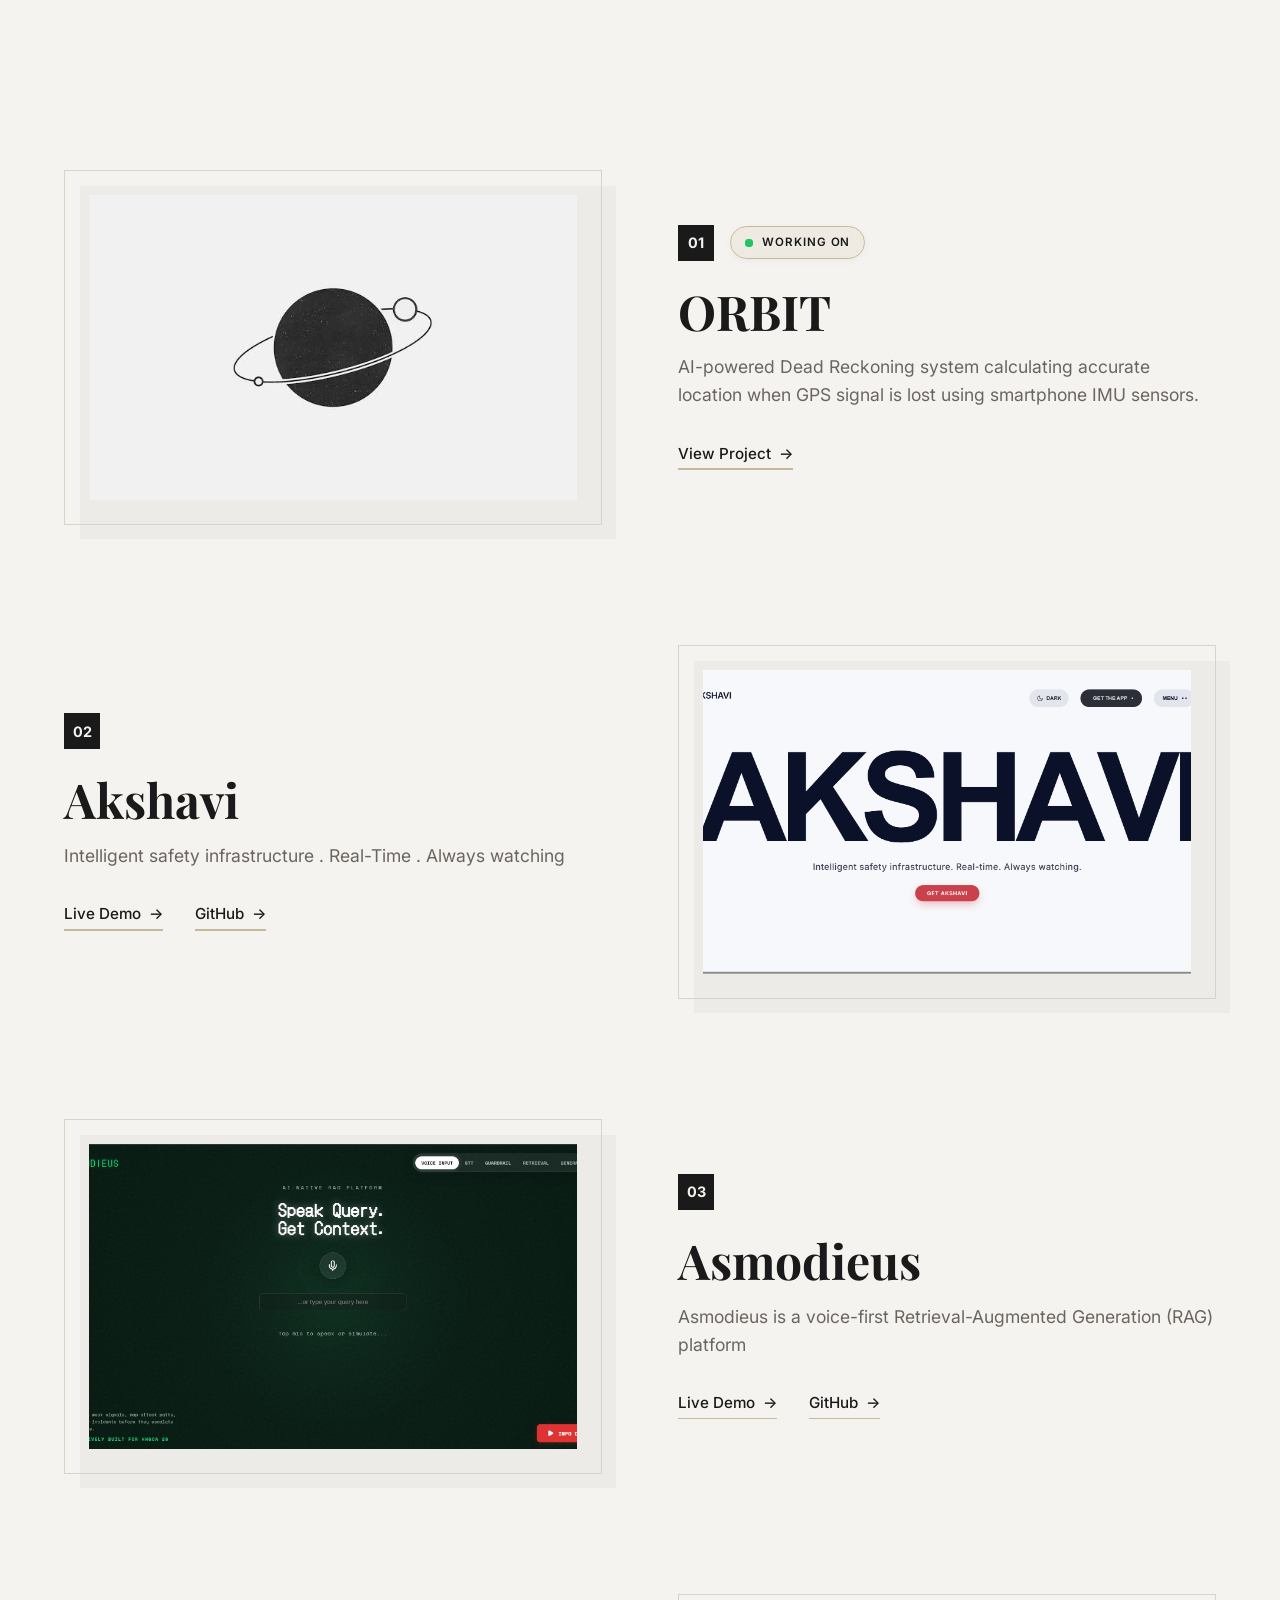
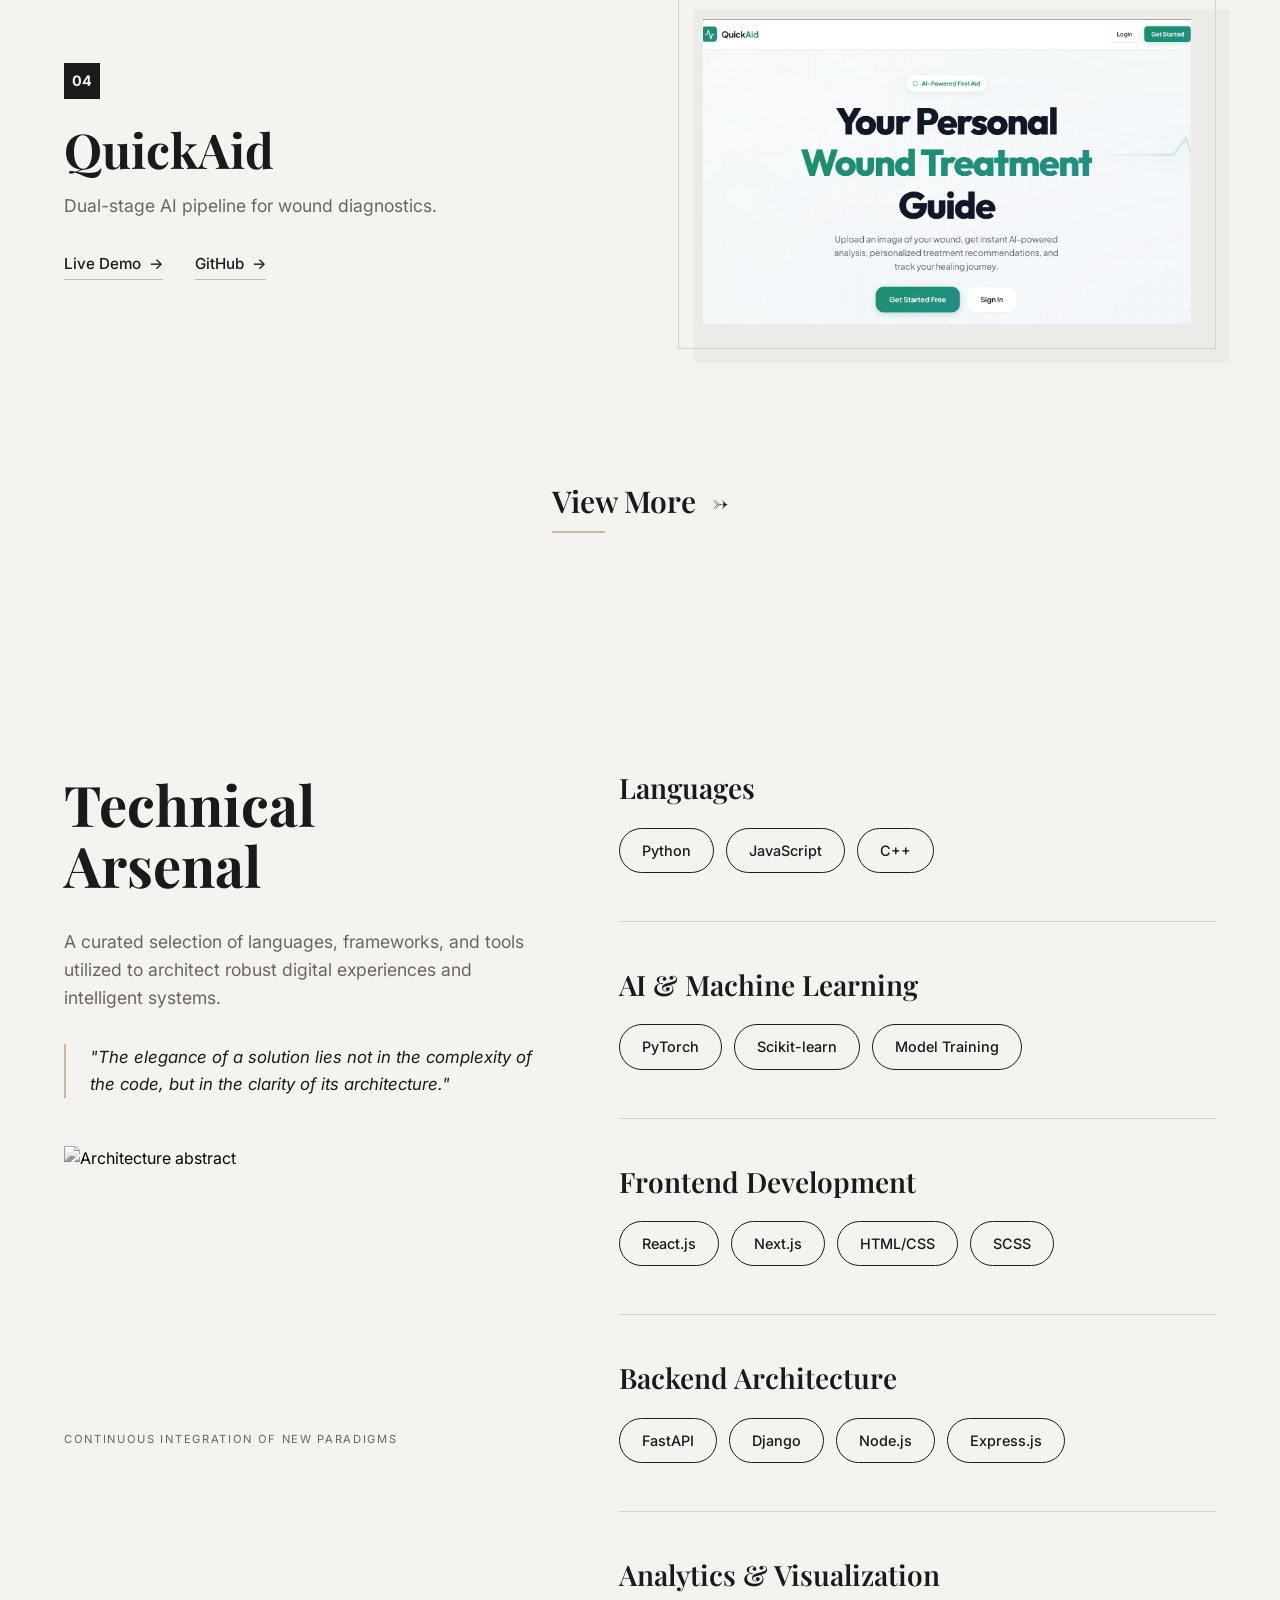
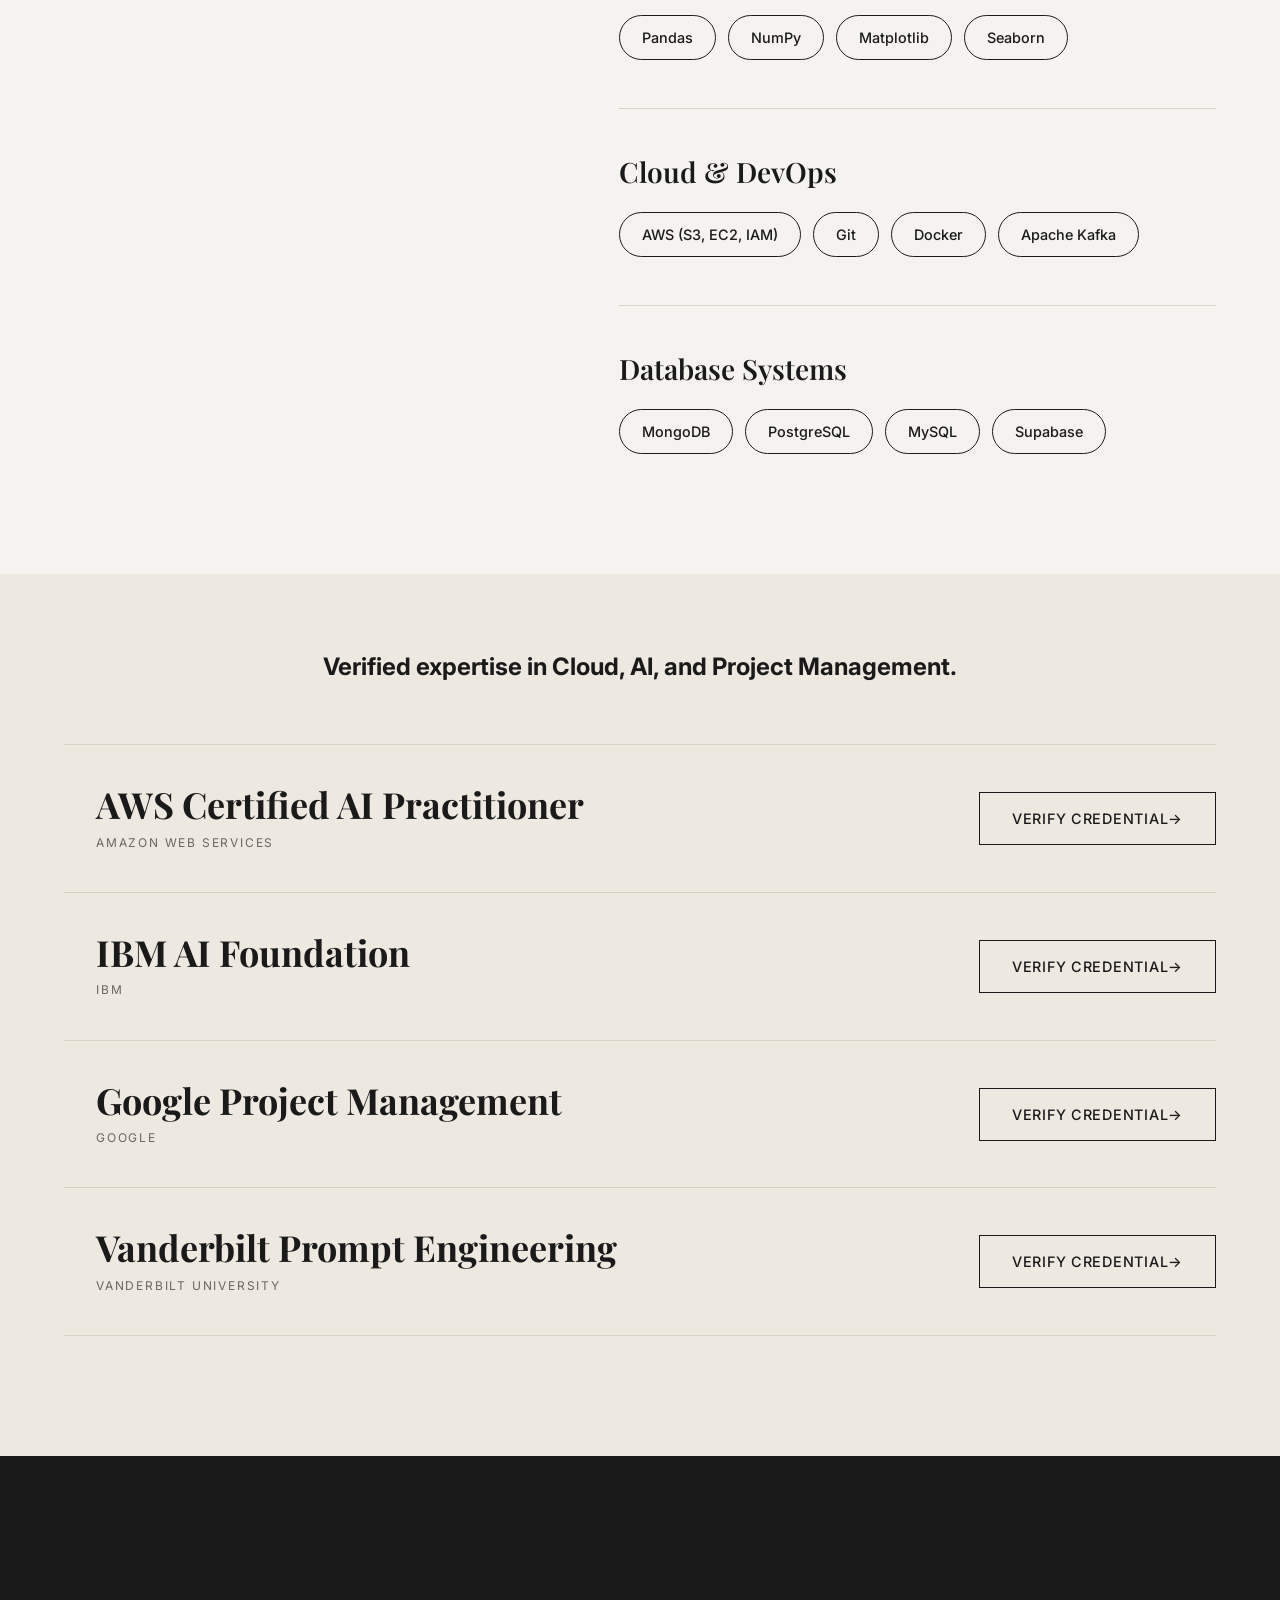
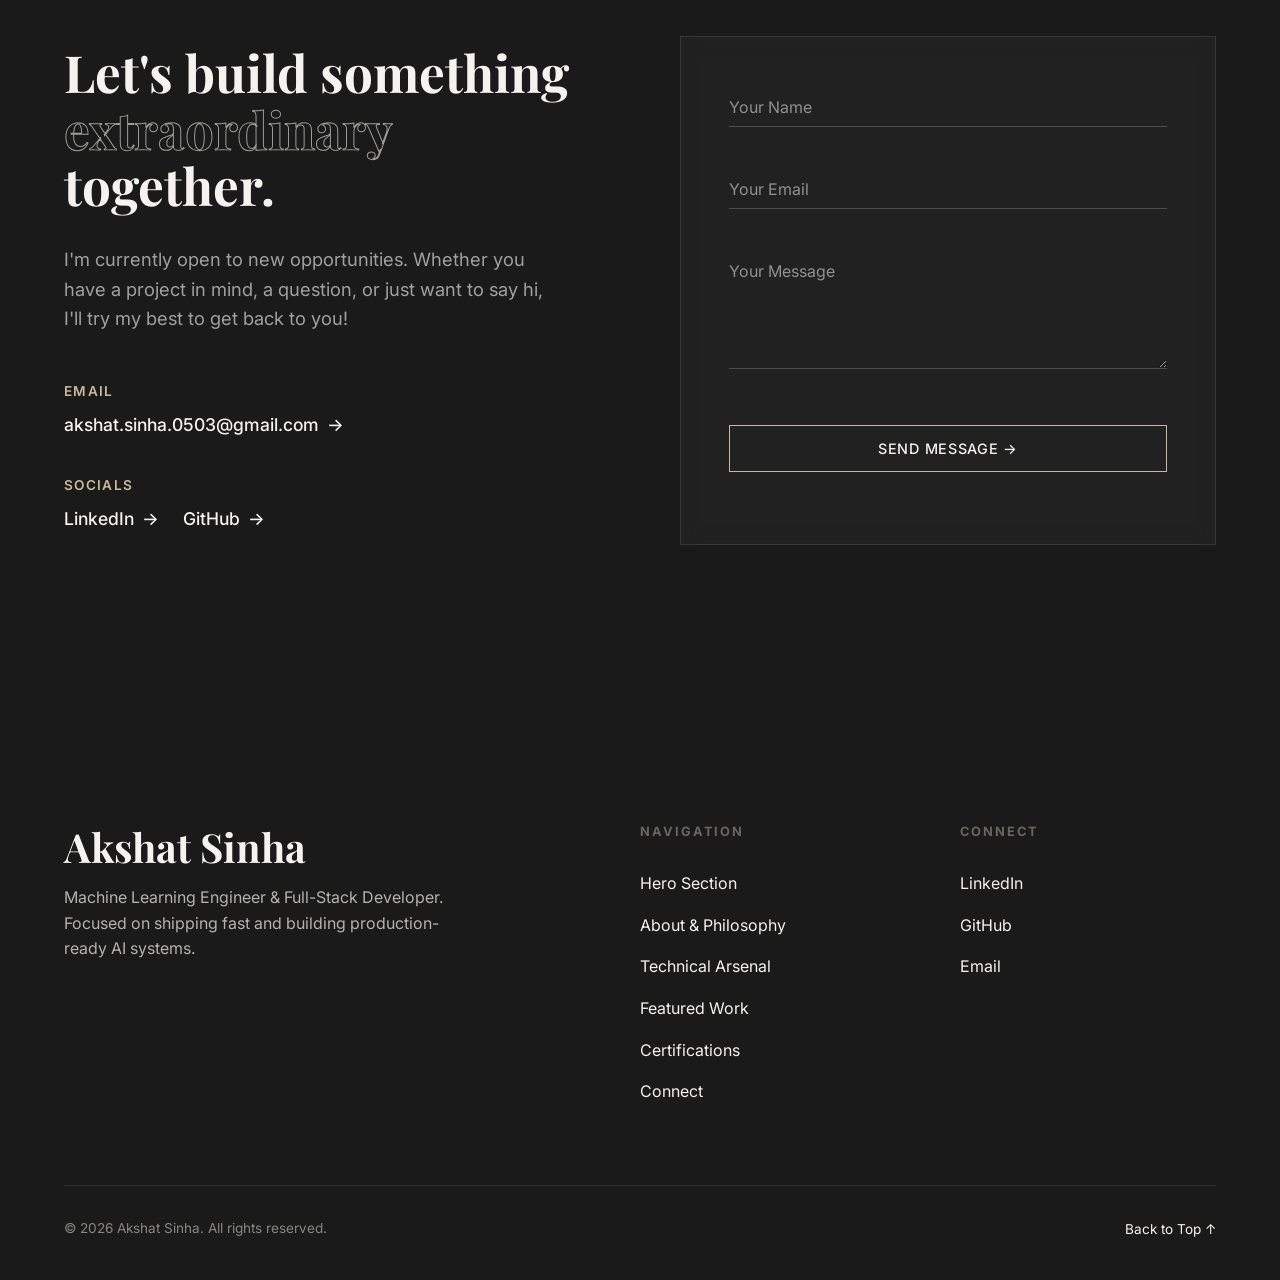
==== commit 84548954: "project update" ====
--- a/index.html
+++ b/index.html
@@ -182,8 +182,34 @@
         <section id="featured-work" class="featured-section">
             <div class="container">
 
-                <!-- Project 1 -->
-                <div class="project-row  reveal-fade-up">
+                <!-- Project 1: ORBIT -->
+                <div class="project-row reveal-fade-up">
+                    <div class="project-visual">
+                        <div class="project-frame hover-zoom">
+                            <a href="./projects/projects.html#project-1">
+                                <img src="./assets/orbit.jpg" alt="ORBIT" class="project-img">
+                            </a>
+                        </div>
+                    </div>
+                    <div class="project-content">
+                        <div class="project-header">
+                            <div class="project-number">01</div>
+                            <div class="project-status-badge">
+                                <span class="status-indicator-dot"></span>
+                                <span>Working On</span>
+                            </div>
+                        </div>
+                        <h3 class="project-title">ORBIT</h3>
+                        <p class="project-desc">AI-powered Dead Reckoning system calculating accurate location when GPS signal is lost using smartphone IMU sensors.</p>
+                        <div class="project-links">
+                            <a href="./projects/projects.html#project-1" class="text-link">View Project <span
+                                    class="arrow">→</span></a>
+                        </div>
+                    </div>
+                </div>
+
+                <!-- Project 2: Akshavi -->
+                <div class="project-row reverse reveal-fade-up">
                     <div class="project-visual">
                         <div class="project-frame hover-zoom">
                             <a href="https://akshavi.vercel.app/" target="_blank">
@@ -192,7 +218,7 @@
                         </div>
                     </div>
                     <div class="project-content">
-                        <div class="project-number">01</div>
+                        <div class="project-number">02</div>
                         <h3 class="project-title">Akshavi</h3>
                         <p class="project-desc">Intelligent safety infrastructure . Real-Time . Always watching</p>
                         <div class="project-links">
@@ -204,8 +230,8 @@
                     </div>
                 </div>
 
-                <!-- Project 1 -->
-                <div class="project-row reverse reveal-fade-up">
+                <!-- Project 3: Asmodieus -->
+                <div class="project-row reveal-fade-up">
                     <div class="project-visual">
                         <div class="project-frame hover-zoom">
                             <a href="https://asmodieus.vercel.app/" target="_blank">
@@ -214,7 +240,7 @@
                         </div>
                     </div>
                     <div class="project-content">
-                        <div class="project-number">02</div>
+                        <div class="project-number">03</div>
                         <h3 class="project-title">Asmodieus</h3>
                         <p class="project-desc">Asmodieus is a voice-first Retrieval-Augmented Generation (RAG) platform
                         </p>
@@ -227,8 +253,8 @@
                     </div>
                 </div>
 
-                <!-- Project 2 -->
-                <div class="project-row reveal-fade-up">
+                <!-- Project 4: QuickAid -->
+                <div class="project-row reverse reveal-fade-up">
                     <div class="project-visual">
                         <div class="project-frame hover-zoom">
                             <a href="https://patch-up-aid.vercel.app/" target="_blank">
@@ -237,53 +263,13 @@
                         </div>
                     </div>
                     <div class="project-content">
-                        <div class="project-number">03</div>
+                        <div class="project-number">04</div>
                         <h3 class="project-title">QuickAid</h3>
                         <p class="project-desc">Dual-stage AI pipeline for wound diagnostics.</p>
                         <div class="project-links">
                             <a href="https://patch-up-aid.vercel.app/" class="text-link">Live Demo <span
                                     class="arrow">→</span></a>
                             <a href="https://github.com/Akshat-sinha-75/Quick-Aid" class="text-link">GitHub <span
-                                    class="arrow">→</span></a>
-                        </div>
-                    </div>
-                </div>
-
-                <!-- Project 3 -->
-                <!-- <div class="project-row reverse reveal-fade-up">
-                    <div class="project-visual">
-                        <div class="project-frame hover-zoom">
-                            <img src="https://images.unsplash.com/photo-1600585154340-be6161a56a0c?q=80&w=800&auto=format&fit=crop"
-                                alt="BlockEstate" class="project-img">
-                        </div>
-                    </div>
-                    <div class="project-content">
-                        <div class="project-number">04</div>
-                        <h3 class="project-title">BlockEstate</h3>
-                        <p class="project-desc">Web3 property registration on Solana.</p>
-                        <div class="project-links">
-                            <a href="https://github.com/Akshat-Sinha53/Blockestate_3.0" class="text-link">GitHub <span
-                                    class="arrow">→</span></a>
-                        </div>
-                    </div>
-                </div> -->
-
-                <!-- Project 4 -->
-                <div class="project-row reverse reveal-fade-up">
-                    <div class="project-visual">
-                        <div class="project-frame hover-zoom">
-                            <a href="https://github.com/Akshat-sinha-75/Auto-Doc" target="_blank">
-                                <img src="./assets/autodoc.jpg" alt="AutoDoc" class="project-img">
-                            </a>
-                        </div>
-                    </div>
-                    <div class="project-content">
-                        <div class="project-number">04</div>
-                        <h3 class="project-title">AutoDoc</h3>
-                        <p class="project-desc">No more hastle of documenting things mannually <br>A GitHub App that
-                            listens to every PR merge and summarizes what changed </p>
-                        <div class="project-links">
-                            <a href="https://github.com/Akshat-sinha-75/Auto-Doc" class="text-link">GitHub <span
                                     class="arrow">→</span></a>
                         </div>
                     </div>
--- a/style.css
+++ b/style.css
@@ -637,6 +637,14 @@
     padding: 2rem 0;
 }
 
+.project-header {
+    display: flex;
+    align-items: center;
+    gap: 1rem;
+    margin-bottom: 1.5rem;
+    flex-wrap: wrap;
+}
+
 .project-number {
     display: inline-flex;
     align-items: center;
@@ -648,6 +656,75 @@
     font-weight: 700;
     font-size: 0.9rem;
     margin-bottom: 1.5rem;
+}
+
+.project-header .project-number {
+    margin-bottom: 0;
+}
+
+/* Project Status Badge (e.g. "Working On") */
+.project-status-badge {
+    display: inline-flex;
+    align-items: center;
+    gap: 0.55rem;
+    padding: 6px 14px;
+    background: rgba(200, 185, 154, 0.15);
+    border: 1.5px solid var(--accent-tan);
+    border-radius: 999px;
+    font-family: var(--font-body);
+    font-size: 0.72rem;
+    font-weight: 600;
+    letter-spacing: 0.08em;
+    text-transform: uppercase;
+    color: var(--text-primary);
+    backdrop-filter: blur(8px);
+    -webkit-backdrop-filter: blur(8px);
+    box-shadow: 0 2px 8px rgba(0, 0, 0, 0.04);
+    transition: all var(--transition-normal);
+}
+
+.project-status-badge:hover {
+    background: rgba(200, 185, 154, 0.28);
+    transform: translateY(-2px);
+    box-shadow: 0 4px 14px rgba(0, 0, 0, 0.08);
+}
+
+.status-indicator-dot {
+    width: 8px;
+    height: 8px;
+    border-radius: 50%;
+    background-color: #22c55e;
+    position: relative;
+    display: inline-block;
+    flex-shrink: 0;
+}
+
+.status-indicator-dot::after {
+    content: '';
+    position: absolute;
+    top: 50%;
+    left: 50%;
+    width: 100%;
+    height: 100%;
+    border-radius: 50%;
+    background-color: inherit;
+    transform: translate(-50%, -50%);
+    animation: statusPulse 2s cubic-bezier(0.24, 0, 0.38, 1) infinite;
+}
+
+@keyframes statusPulse {
+    0% {
+        transform: translate(-50%, -50%) scale(1);
+        opacity: 0.8;
+    }
+    70% {
+        transform: translate(-50%, -50%) scale(2.6);
+        opacity: 0;
+    }
+    100% {
+        transform: translate(-50%, -50%) scale(2.6);
+        opacity: 0;
+    }
 }
 
 .project-title {
